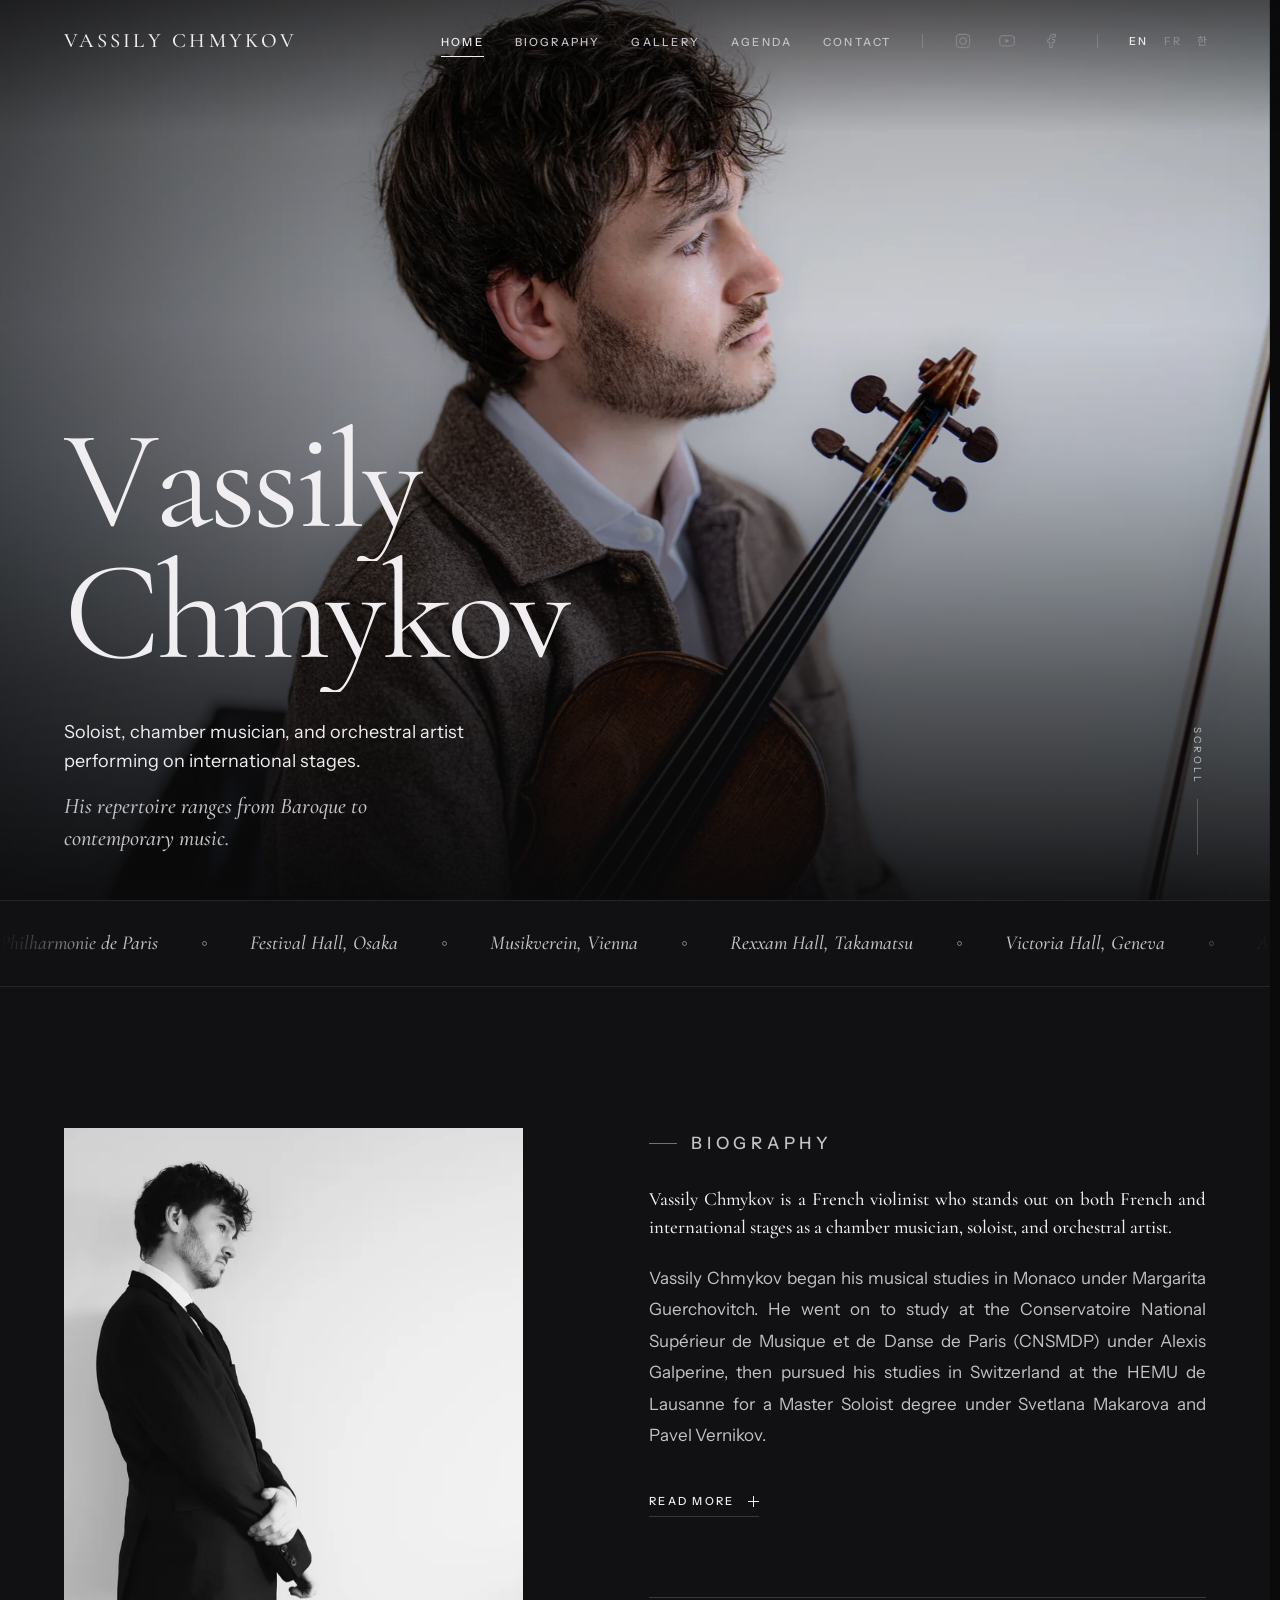
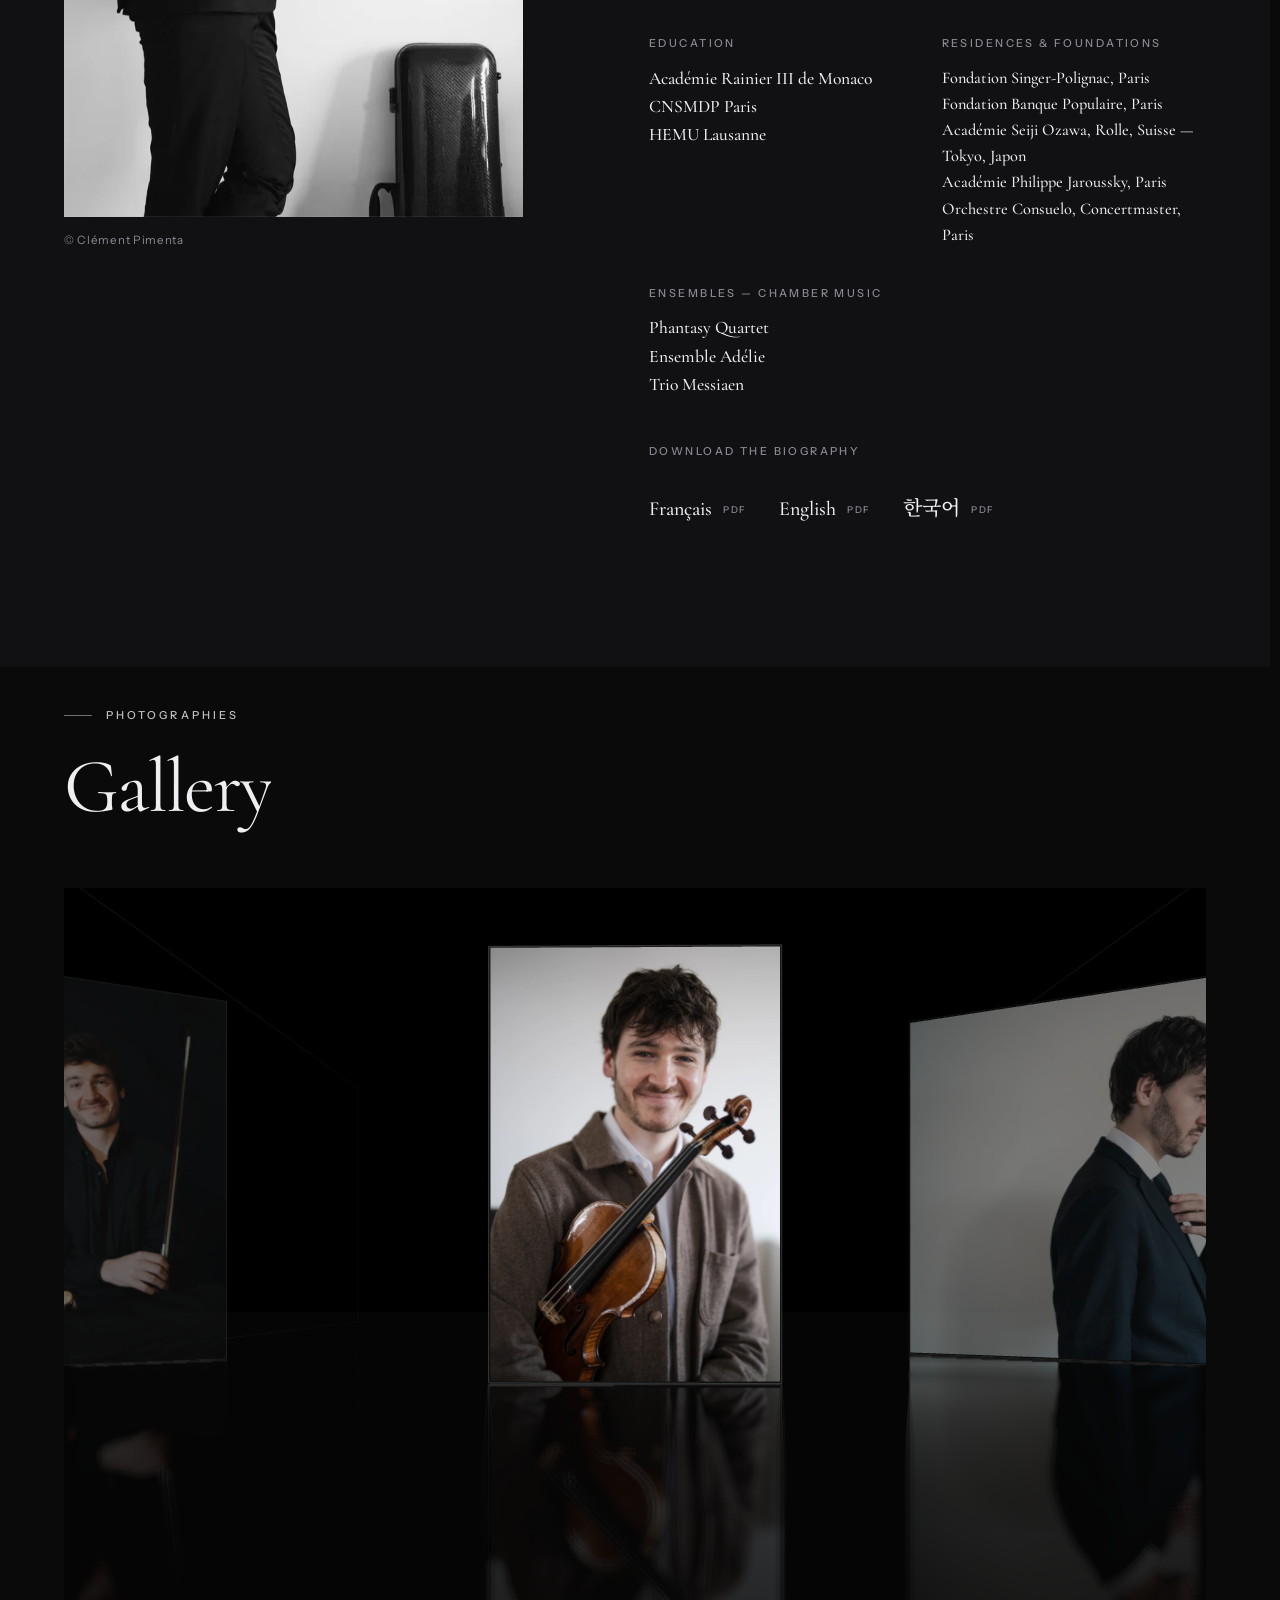
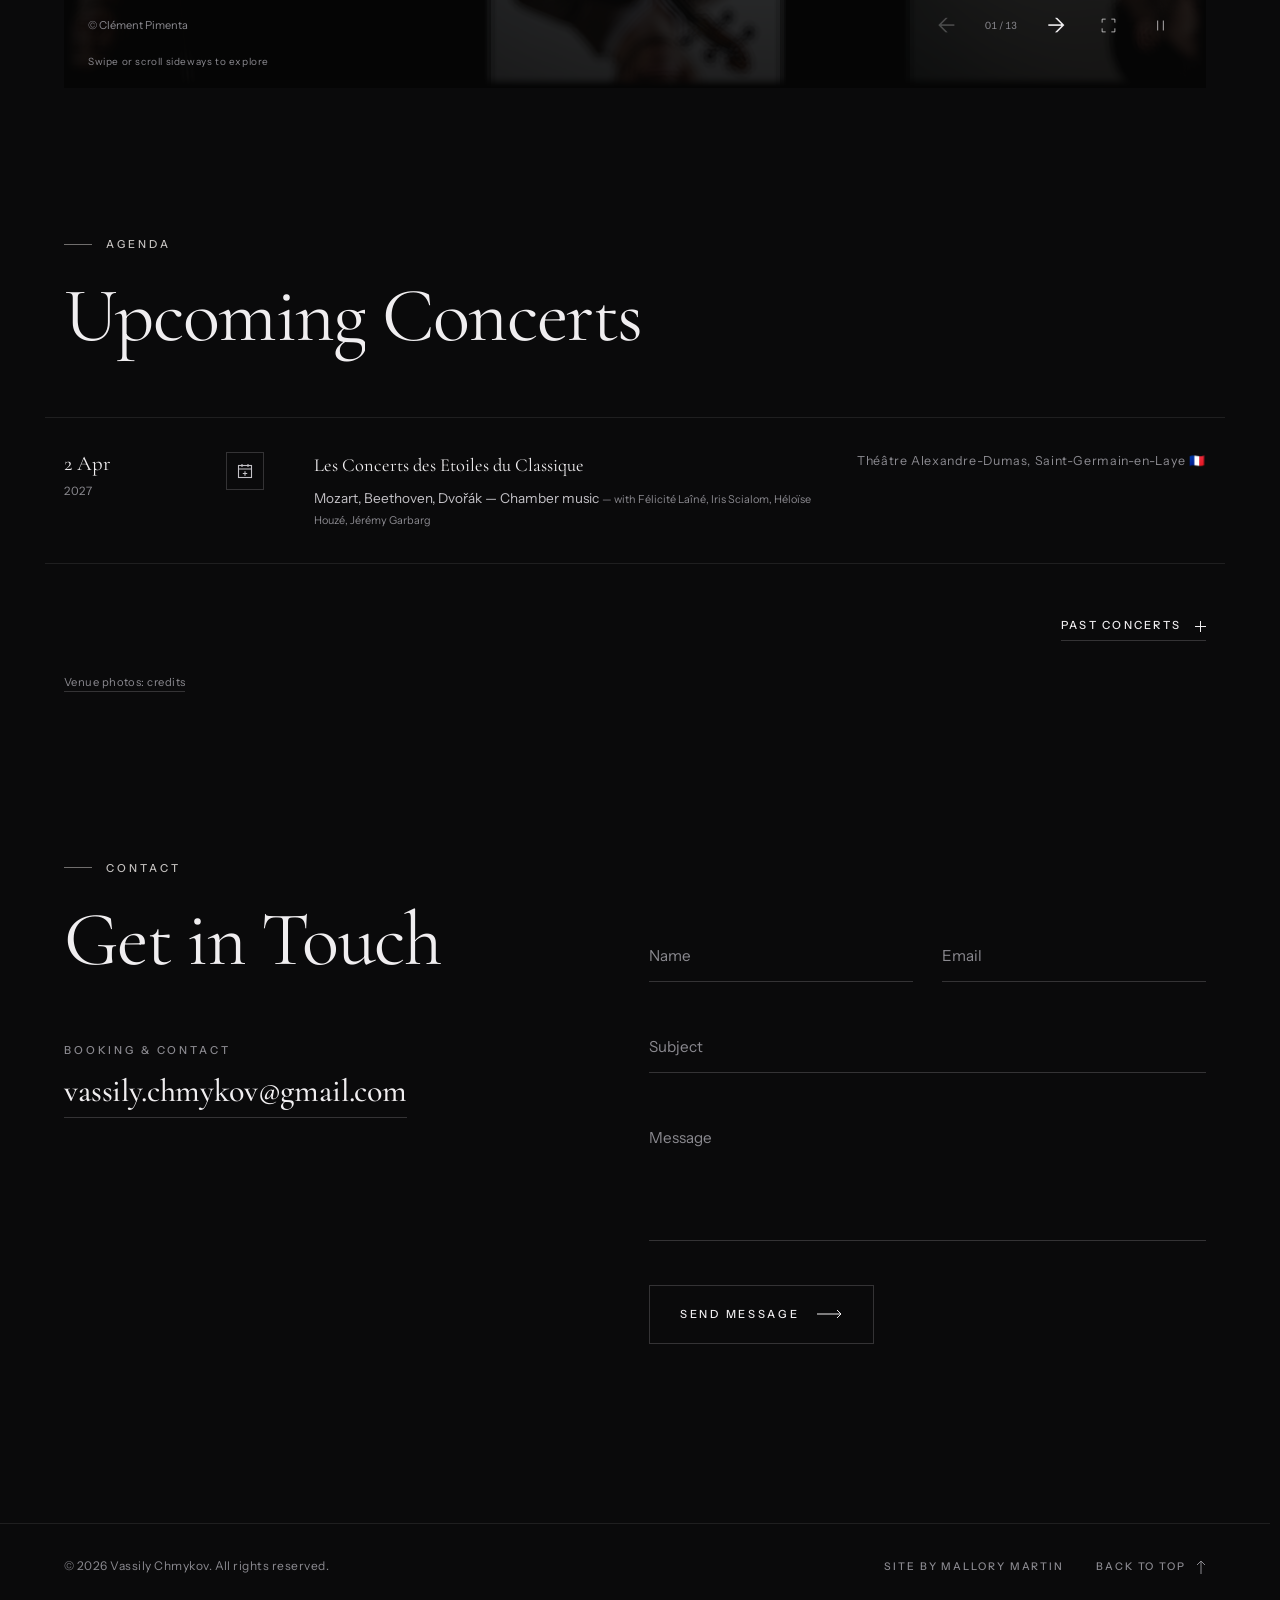
==== index.html @ 64edd1d5 "Vassily Chmykov site preview (noindex) Co-Authored-By: Claude Opus 5.5 <noreply@anthropic.com>" ====
<!DOCTYPE html>
<html lang="fr">
<head>
    <!-- ================================================== -->
    <!-- ============== BASIC META & ENCODING ============= -->
    <!-- ================================================== -->
    <meta charset="UTF-8">
    <meta name="viewport" content="width=device-width, initial-scale=1.0, viewport-fit=cover">
    <meta http-equiv="X-UA-Compatible" content="IE=edge">

    <!-- ================================================== -->
    <!-- ============== PRIMARY SEO ===================== -->
    <!-- ================================================== -->
    <title>Vassily Chmykov — Violoniste | Soliste, Chambriste & Violon Supersoliste</title>
    <meta name="description" content="Vassily Chmykov, violoniste français. Soliste, chambriste et violon supersoliste invité par les plus grands orchestres et festivals internationaux : Orchestre de la Suisse Romande, Radio France, Île-de-France, Bordeaux-Aquitaine, Festival de Pâques de Deauville, Kronberg Academy, Académie Seiji Ozawa.">
    <meta name="keywords" content="Vassily Chmykov, violoniste français, French violinist, violinist, violon solo, violon supersoliste, concertmaster, soliste, chambriste, chamber music, Trio Messiaen, Phantasy Quartet, Quatuor Adélie, Orchestre de la Suisse Romande, Orchestre Philharmonique de Radio France, Orchestre National de France, Orchestre National d'Île-de-France, Orchestre National de Bordeaux-Aquitaine, Festival de Pâques de Deauville, Festival Pablo Casals, Festival Ravel, Kronberg Academy, Académie Seiji Ozawa, Fondation Singer-Polignac, Fondation Banque Populaire, Conservatoire National Supérieur de Musique de Paris, CNSMDP, HEMU Lausanne, classical music, Baroque, contemporary music">
    <meta name="author" content="Vassily Chmykov">
    <meta name="robots" content="noindex, nofollow">
    <meta name="googlebot" content="index, follow, max-image-preview:large, max-snippet:-1, max-video-preview:-1">
    <meta name="rating" content="general">
    <meta name="referrer" content="strict-origin-when-cross-origin">

    <!-- Geographic targeting (Europe / France focus) -->
    <meta name="geo.region" content="FR">
    <meta name="geo.placename" content="Paris, France">
    <meta name="ICBM" content="48.8566, 2.3522">

    <!-- Theme color (mobile browser chrome) -->
    <meta name="theme-color" content="#0a0a0b">
    <meta name="msapplication-TileColor" content="#0a0a0b">
    <meta name="color-scheme" content="dark">

    <!-- ================================================== -->
    <!-- ============== CANONICAL & ALTERNATES ============ -->
    <!-- ================================================== -->
    <link rel="canonical" href="https://www.vassilychmykov.com/">

    <!-- Multilingual variants -->
    <link rel="alternate" hreflang="fr" href="https://www.vassilychmykov.com/">
    <link rel="alternate" hreflang="en" href="https://www.vassilychmykov.com/">
    <link rel="alternate" hreflang="ko" href="https://www.vassilychmykov.com/">
    <link rel="alternate" hreflang="x-default" href="https://www.vassilychmykov.com/">

    <!-- ================================================== -->
    <!-- ============== OPEN GRAPH (FB / LinkedIn / WhatsApp / Slack) -->
    <!-- ================================================== -->
    <meta property="og:type" content="profile">
    <meta property="profile:first_name" content="Vassily">
    <meta property="profile:last_name" content="Chmykov">
    <meta property="og:url" content="https://www.vassilychmykov.com/">
    <meta property="og:site_name" content="Vassily Chmykov">
    <meta property="og:title" content="Vassily Chmykov — Violoniste">
    <meta property="og:description" content="Vassily Chmykov, violoniste français. Soliste, chambriste et violon supersoliste sur les plus grandes scènes internationales.">
    <meta property="og:image" content="https://www.vassilychmykov.com/AR505030-2-f.jpg">
    <meta property="og:image:secure_url" content="https://www.vassilychmykov.com/AR505030-2-f.jpg">
    <meta property="og:image:type" content="image/jpeg">
    <meta property="og:image:width" content="3840">
    <meta property="og:image:height" content="2560">
    <meta property="og:image:alt" content="Vassily Chmykov — Violoniste français en concert">
    <meta property="og:locale" content="fr_FR">
    <meta property="og:locale:alternate" content="en_US">
    <meta property="og:locale:alternate" content="ko_KR">

    <!-- ================================================== -->
    <!-- ============== TWITTER / X CARD ================= -->
    <!-- ================================================== -->
    <meta name="twitter:card" content="summary_large_image">
    <meta name="twitter:url" content="https://www.vassilychmykov.com/">
    <meta name="twitter:title" content="Vassily Chmykov — Violoniste">
    <meta name="twitter:description" content="Violoniste français. Soliste, chambriste et violon supersoliste sur les plus grandes scènes internationales.">
    <meta name="twitter:image" content="https://www.vassilychmykov.com/AR505030-2-f.jpg">
    <meta name="twitter:image:alt" content="Vassily Chmykov — Violoniste français">
    <meta name="twitter:creator" content="@vassily_chmykov">

    <!-- ================================================== -->
    <!-- ============== APPLE / PWA MOBILE =============== -->
    <!-- ================================================== -->
    <meta name="apple-mobile-web-app-title" content="V. Chmykov">
    <meta name="apple-mobile-web-app-capable" content="yes">
    <meta name="apple-mobile-web-app-status-bar-style" content="black-translucent">
    <meta name="format-detection" content="telephone=no">
    <link rel="apple-touch-icon" href="apple-touch-icon.png">

    <!-- ================================================== -->
    <!-- ============== FAVICON ========================== -->
    <!-- ================================================== -->
    <link rel="icon" type="image/svg+xml" href="favicon.svg">

    <!-- ================================================== -->
    <!-- ============== STRUCTURED DATA (JSON-LD) ======== -->
    <!--  Powers Google Rich Results, Knowledge Panel,     -->
    <!--  and helps with discovery for "Vassily Chmykov"   -->
    <!-- ================================================== -->
    <script type="application/ld+json">
    {
      "@context": "https://schema.org",
      "@graph": [
        {
          "@type": "Person",
          "@id": "https://www.vassilychmykov.com/#person",
          "name": "Vassily Chmykov",
          "alternateName": ["바실리 슈미코프"],
          "givenName": "Vassily",
          "familyName": "Chmykov",
          "gender": "Male",
          "jobTitle": ["Violoniste", "Violinist", "Soliste", "Chambriste", "Violon Supersoliste", "Concertmaster"],
          "description": "Vassily Chmykov est un violoniste français qui se distingue sur les scènes internationales en musique de chambre, soliste, et en orchestre. Il est invité par les plus grands orchestres et festivals européens.",
          "image": "https://www.vassilychmykov.com/AR505030-2-f.jpg",
          "url": "https://www.vassilychmykov.com/",
          "email": "mailto:vassily.chmykov@gmail.com",
          "nationality": {"@type": "Country", "name": "France"},
          "knowsLanguage": ["French", "English", "Korean"],
          "sameAs": [
            "https://www.instagram.com/vassily_chmykov",
            "https://youtube.com/@vassilychmykov4688",
            "https://www.facebook.com/share/1Kv5FgQdgt/"
          ],
          "alumniOf": [
            {
              "@type": "MusicSchool",
              "name": "Conservatoire National Supérieur de Musique et de Danse de Paris",
              "alternateName": "CNSMDP",
              "address": {"@type": "PostalAddress", "addressLocality": "Paris", "addressCountry": "FR"}
            },
            {
              "@type": "MusicSchool",
              "name": "Haute École de Musique de Lausanne",
              "alternateName": "HEMU Lausanne",
              "address": {"@type": "PostalAddress", "addressLocality": "Lausanne", "addressCountry": "CH"}
            }
          ],
          "award": [
            "Prix Ana Chumachenco — Kronberg Academy",
            "Prix de S.A.S. le Prince Albert II de Monaco",
            "Soutien Fondation Banque Populaire 2025",
            "Prix du Festival Ravel",
            "Prix spécial du Festival Pablo Casals"
          ],
          "memberOf": [
            {"@type": "MusicGroup", "name": "Trio Messiaen", "foundingDate": "2025"},
            {"@type": "MusicGroup", "name": "Phantasy Quartet", "foundingDate": "2023"},
            {"@type": "MusicGroup", "name": "Quatuor Adélie"}
          ],
          "affiliation": [
            {"@type": "Organization", "name": "Fondation Singer-Polignac", "address": {"@type": "PostalAddress", "addressLocality": "Paris", "addressCountry": "FR"}},
            {"@type": "Organization", "name": "Fondation Banque Populaire"},
            {"@type": "Organization", "name": "Académie Seiji Ozawa"},
            {"@type": "Organization", "name": "Académie Philippe Jaroussky"}
          ],
          "performsAs": ["Soloist", "Chamber musician", "Concertmaster", "Violin Supersoloist"]
        },
        {
          "@type": "MusicGroup",
          "@id": "https://www.vassilychmykov.com/#musicgroup",
          "name": "Vassily Chmykov",
          "url": "https://www.vassilychmykov.com/",
          "image": "https://www.vassilychmykov.com/AR505030-2-f.jpg",
          "genre": ["Classical music", "Chamber music", "Baroque music", "Contemporary classical music"],
          "member": {"@id": "https://www.vassilychmykov.com/#person"},
          "sameAs": [
            "https://www.instagram.com/vassily_chmykov",
            "https://youtube.com/@vassilychmykov4688"
          ]
        },
        {
          "@type": "WebSite",
          "@id": "https://www.vassilychmykov.com/#website",
          "url": "https://www.vassilychmykov.com/",
          "name": "Vassily Chmykov",
          "description": "Site officiel de Vassily Chmykov — Violoniste",
          "inLanguage": ["fr", "en", "ko"],
          "publisher": {"@id": "https://www.vassilychmykov.com/#person"}
        },
        {
          "@type": "WebPage",
          "@id": "https://www.vassilychmykov.com/#webpage",
          "url": "https://www.vassilychmykov.com/",
          "name": "Vassily Chmykov — Violoniste",
          "isPartOf": {"@id": "https://www.vassilychmykov.com/#website"},
          "about": {"@id": "https://www.vassilychmykov.com/#person"},
          "inLanguage": "fr"
        }
      ]
    }
    </script>

    <!-- ================================================== -->
    <!-- ============== UPCOMING CONCERTS (EventList) ==== -->
    <!--  Triggers Google's "Events" rich results — shows  -->
    <!--  concerts directly in search with dates & venues  -->
    <!-- ================================================== -->
    <script type="application/ld+json">
    {
      "@context": "https://schema.org",
      "@type": "ItemList",
      "itemListElement": [
        {"@type": "ListItem", "position": 1, "item": {"@type": "MusicEvent", "name": "Opéra de Rouen Normandie — Schubert & Mozart (Concertmaster)", "startDate": "2026-03-26", "endDate": "2026-03-28", "eventStatus": "https://schema.org/EventScheduled", "eventAttendanceMode": "https://schema.org/OfflineEventAttendanceMode", "location": {"@type": "Place", "name": "Opéra de Rouen Normandie", "address": {"@type": "PostalAddress", "addressLocality": "Rouen", "addressCountry": "FR"}}, "performer": {"@id": "https://www.vassilychmykov.com/#person"}}},
        {"@type": "ListItem", "position": 2, "item": {"@type": "MusicEvent", "name": "String Quartet — The Four Seasons (Vivaldi)", "startDate": "2026-04-16", "endDate": "2026-04-17", "location": {"@type": "Place", "name": "Bourg-en-Bresse", "address": {"@type": "PostalAddress", "addressCountry": "FR"}}, "performer": {"@id": "https://www.vassilychmykov.com/#person"}}},
        {"@type": "ListItem", "position": 3, "item": {"@type": "MusicEvent", "name": "Festival de Pâques de Deauville — Tchaikovsky & Schnittke", "startDate": "2026-04-19", "location": {"@type": "Place", "name": "Festival de Pâques de Deauville", "address": {"@type": "PostalAddress", "addressLocality": "Deauville", "addressCountry": "FR"}}, "performer": {"@id": "https://www.vassilychmykov.com/#person"}}},
        {"@type": "ListItem", "position": 4, "item": {"@type": "MusicEvent", "name": "Going Home Orchestra — Mozart (Seoul Arts Center)", "startDate": "2026-04-27", "endDate": "2026-05-03", "location": {"@type": "Place", "name": "Seoul Arts Center", "address": {"@type": "PostalAddress", "addressLocality": "Seoul", "addressCountry": "KR"}}, "performer": {"@id": "https://www.vassilychmykov.com/#person"}}},
        {"@type": "ListItem", "position": 5, "item": {"@type": "MusicEvent", "name": "Orchestre Consuelo — Liszt, Rachmaninov, Schubert (Concertmaster)", "startDate": "2026-05-05", "location": {"@type": "Place", "name": "Théâtre d'Auxerre", "address": {"@type": "PostalAddress", "addressLocality": "Auxerre", "addressCountry": "FR"}}, "performer": {"@id": "https://www.vassilychmykov.com/#person"}}},
        {"@type": "ListItem", "position": 6, "item": {"@type": "MusicEvent", "name": "Soloist — Spohr Concerto for String Quartet & Orchestra", "startDate": "2026-05-12", "location": {"@type": "Place", "name": "Amphithéâtre de la Sorbonne", "address": {"@type": "PostalAddress", "addressLocality": "Paris", "addressCountry": "FR"}}, "performer": {"@id": "https://www.vassilychmykov.com/#person"}}},
        {"@type": "ListItem", "position": 7, "item": {"@type": "MusicEvent", "name": "Japan Tour — Orchestre National d'Île-de-France", "startDate": "2026-06-28", "endDate": "2026-07-18", "location": {"@type": "Place", "name": "Japan Tour", "address": {"@type": "PostalAddress", "addressCountry": "JP"}}, "performer": {"@id": "https://www.vassilychmykov.com/#person"}}}
      ]
    }
    </script>

    <!-- Language is resolved before first paint (saved choice > browser > French) -->
    <script>
    (function () {
        var d = document.documentElement, S = ['fr', 'en', 'ko'], l = 'fr';
        try {
            var s = localStorage.getItem('vc-lang');
            if (s && S.indexOf(s) > -1) l = s;
            else {
                var L = navigator.languages && navigator.languages.length ? navigator.languages : [navigator.language || ''];
                for (var i = 0; i < L.length; i++) { var c = (L[i] || '').toLowerCase().split('-')[0]; if (S.indexOf(c) > -1) { l = c; break; } }
            }
        } catch (e) {}
        d.lang = l;
        d.classList.add('js');
        try { if (sessionStorage.getItem('vc-seen')) d.classList.add('vc-fast'); } catch (e) {}
        setTimeout(function () {
            if (window.__vcReady) return;
            d.classList.remove('js'); d.classList.add('is-ready');
            var ld = document.getElementById('loader'); if (ld) ld.style.display = 'none';
            if (document.body) document.body.classList.remove('is-loading');
        }, 8000);
    })();
    </script>

    <!-- Fonts -->
    <link rel="preconnect" href="https://fonts.googleapis.com">
    <link rel="preconnect" href="https://fonts.gstatic.com" crossorigin>
    <link rel="preconnect" href="https://cdn.jsdelivr.net" crossorigin>
    <link href="https://fonts.googleapis.com/css2?family=Cormorant+Garamond:ital,wght@0,400;0,500;0,600;1,400;1,500&family=Instrument+Sans:wght@400;500&family=Noto+Sans+KR:wght@300;400;500&family=Noto+Serif+KR:wght@400;500&display=swap" rel="stylesheet">
    <link rel="preload" as="image" type="image/webp" href="img/hero-1920.webp" imagesrcset="img/hero-1280.webp 1280w, img/hero-1920.webp 1920w, img/hero-2560.webp 2560w, img/hero-3840.webp 3840w" imagesizes="(max-aspect-ratio: 3/2) 150vh, 100vw" fetchpriority="high">

    <style>
        /* =========================================================
           TOKENS — original palette, tightened contrast
           ========================================================= */
        :root {
            --bg: #0a0a0b;
            --bg-2: #111113;
            --bg-3: #18181b;
            --text: #f0eef0;
            --text-2: #c4c2c7;
            --muted: #8b8a90;
            --accent: #c5c2c0;
            --line: rgba(240, 238, 240, 0.09);
            --line-2: rgba(240, 238, 240, 0.18);
            --serif: 'Cormorant Garamond', 'Noto Serif KR', Georgia, serif;
            --sans: 'Instrument Sans', 'Noto Sans KR', 'Helvetica Neue', Arial, sans-serif;
            --ease-out: cubic-bezier(0.16, 1, 0.3, 1);
            --ease-soft: cubic-bezier(0.22, 1, 0.36, 1);
            --ease-io: cubic-bezier(0.76, 0, 0.24, 1);
            --gutter: clamp(20px, 5vw, 80px);
            --maxw: 1440px;
            --gap: clamp(16px, 2.2vw, 32px);
            --section: clamp(104px, 11vw, 168px);
            --nav-h: 84px;
            --fs-label: 0.6875rem;
            --fs-body: clamp(0.97rem, 0.25vw + 0.9rem, 1.0625rem);
        }

        /* =========================================================
           BASE
           ========================================================= */
        *, *::before, *::after { box-sizing: border-box; margin: 0; padding: 0; }
        html {
            background: var(--bg);
            -webkit-text-size-adjust: 100%;
            text-size-adjust: 100%;
            -webkit-tap-highlight-color: transparent;
            scroll-behavior: smooth;
            scrollbar-width: thin;
            scrollbar-color: #2a2a2e var(--bg);
            scrollbar-gutter: stable;
            overflow-x: clip;
        }
        html.lenis, html.lenis body { height: auto; }
        html.lenis { scroll-behavior: auto; }
        .lenis:not(.lenis-autoToggle).lenis-stopped { overflow: clip; }
        .lenis.lenis-smooth iframe { pointer-events: none; }
        body {
            background: var(--bg);
            color: var(--text);
            font-family: var(--sans);
            font-size: var(--fs-body);
            line-height: 1.7;
            -webkit-font-smoothing: antialiased;
            -moz-osx-font-smoothing: grayscale;
            text-rendering: optimizeLegibility;
            overflow-x: clip;
        }
        body.is-loading { overflow: hidden; }
        img, picture, svg { display: block; max-width: 100%; }
        a { color: inherit; text-decoration: none; }
        button { font: inherit; color: inherit; background: none; border: 0; cursor: pointer; }
        ul, ol { list-style: none; }
        ::selection { background: var(--accent); color: var(--bg); }
        :focus-visible { outline: 1px solid var(--accent); outline-offset: 4px; }
        :root[lang="ko"] body { word-break: keep-all; }
        .sr-only { position: absolute; width: 1px; height: 1px; overflow: hidden; clip: rect(0 0 0 0); clip-path: inset(50%); white-space: nowrap; }
        .skip-link { position: fixed; top: 12px; left: 12px; z-index: 6000; padding: 10px 16px; background: var(--text); color: var(--bg); font-size: 0.75rem; letter-spacing: 0.12em; text-transform: uppercase; transform: translateY(-160%); transition: transform 0.4s var(--ease-out); }
        .skip-link:focus { transform: none; }

        /* Language system — only the active language renders (no flash) */
        :root:not([lang="fr"]) [data-lang="fr"],
        :root:not([lang="en"]) [data-lang="en"],
        :root:not([lang="ko"]) [data-lang="ko"] { display: none !important; }

        /* =========================================================
           LAYOUT PRIMITIVES
           ========================================================= */
        .wrap { width: 100%; max-width: calc(var(--maxw) + var(--gutter) * 2); margin-inline: auto; padding-inline: var(--gutter); }
        .grid { display: grid; grid-template-columns: repeat(12, minmax(0, 1fr)); column-gap: var(--gap); }
        section { position: relative; padding-block: var(--section); }

        /* Section label — the original short rule + label */
        .section-label { display: flex; align-items: center; gap: 14px; margin-bottom: clamp(18px, 2vw, 26px); font-size: var(--fs-label); font-weight: 500; letter-spacing: 0.28em; text-transform: uppercase; color: var(--accent); }
        .section-label::before { content: ''; flex: none; width: 28px; height: 1px; background: currentColor; opacity: 0.55; transform-origin: left center; }
        .section-title {
            font-family: var(--serif);
            font-weight: 400;
            font-size: clamp(2.75rem, 6vw, 6rem);
            line-height: 0.96;
            letter-spacing: -0.022em;
            color: var(--text);
            text-wrap: balance;
        }
        :root[lang="ko"] .section-title { font-size: clamp(2.2rem, 4.6vw, 4.4rem); line-height: 1.12; letter-spacing: -0.01em; }

        /* =========================================================
           MOTION SYSTEM (only when JS is running)
           ========================================================= */
        .wm { display: inline-block; overflow: hidden; vertical-align: top; padding-bottom: 0.14em; margin-bottom: -0.14em; }
        .wi { display: inline-block; }
        .js .split:not(.is-split) { opacity: 0; }
        .js .split .wi { transform: translate3d(0, 112%, 0); transition: transform 1.25s var(--ease-out); transition-delay: calc(var(--i, 0) * 70ms + var(--d, 0ms)); }
        .split.in .wi { transform: none; }

        .js .fx:not(.is-split) { opacity: 0; }
        .js .fx .w { opacity: 0; filter: blur(4px); transition: opacity 1s var(--ease-soft), filter 1.1s var(--ease-soft); transition-delay: calc(var(--i, 0) * 26ms + var(--d, 0ms)); }
        .fx.in .w { opacity: 1; filter: none; }

        .js .rv { opacity: 0; transform: translate3d(0, 26px, 0); transition: opacity 1.1s var(--ease-soft), transform 1.2s var(--ease-out); transition-delay: var(--d, 0ms); }
        .rv.in { opacity: 1; transform: none; }

        .js .section-label { opacity: 0; transform: translate3d(0, 8px, 0); transition: opacity 0.9s var(--ease-soft), transform 1s var(--ease-out); }
        .js .section-label::before { transform: scaleX(0); transition: transform 1.3s var(--ease-out) 0.1s; }
        .section-label.in { opacity: 1; transform: none; }
        .section-label.in::before { transform: none; }

        /* Image frame: curtain wipe + inner zoom, parallax on the picture */
        .frame { position: relative; overflow: hidden; }
        .frame-clip { position: absolute; inset: 0; overflow: hidden; background: var(--bg-3); }
        .frame picture { position: absolute; inset: -6% 0; will-change: transform; }
        .frame img { width: 100%; height: 100%; object-fit: cover; object-position: var(--pos, 50% 50%); }
        .js .frame-clip { clip-path: inset(100% 0 0 0); transition: clip-path 1.5s var(--ease-io); transition-delay: var(--d, 0ms); }
        .js .frame img { transform: scale(1.18); transition: transform 2.2s var(--ease-out), opacity 0.7s var(--ease-soft), filter 0.7s var(--ease-soft); transition-delay: var(--d, 0ms); }
        .frame.in .frame-clip { clip-path: inset(0 0 0 0); }
        .frame.in img { transform: scale(1.02); }

        /* =========================================================
           LOADER — curtain
           ========================================================= */
        .loader {
            position: fixed; inset: 0; z-index: 5000;
            display: grid; place-items: center;
            background: var(--bg);
            transition: transform 1.15s var(--ease-io);
            animation: loader-failsafe 0.01s linear 8s forwards;
        }
        .loader.is-hidden { transform: translate3d(0, -100%, 0); pointer-events: none; }
        .loader-stage { display: flex; flex-direction: column; align-items: center; gap: 22px; transition: transform 1.15s var(--ease-io), opacity 0.6s var(--ease-soft); }
        .loader.is-leaving .loader-stage { transform: translate3d(0, -10vh, 0); opacity: 0; }
        .loader-vline { width: 1px; height: 56px; background: var(--line-2); transform-origin: top; transform: scaleY(0); animation: grow-y 0.9s var(--ease-out) 0.05s forwards; }
        .loader-name { display: flex; gap: 0.3em; font-family: var(--serif); font-weight: 400; font-size: clamp(2.2rem, 5vw, 3.5rem); line-height: 1; letter-spacing: 0.01em; color: var(--text); }
        .loader-word { display: inline-flex; overflow: hidden; padding-bottom: 0.1em; margin-bottom: -0.1em; }
        .lc { display: inline-block; transform: translate3d(0, 110%, 0); animation: rise 1.1s var(--ease-out) forwards; animation-delay: calc(0.2s + var(--i) * 38ms); }
        .loader-line { width: 120px; height: 1px; background: var(--line-2); transform: scaleX(0); animation: grow-x 1.2s var(--ease-out) 0.75s forwards; }
        .loader-sub { padding-left: 0.42em; font-size: 0.66rem; letter-spacing: 0.42em; text-transform: uppercase; color: var(--muted); opacity: 0; animation: fade-in 0.9s var(--ease-soft) 0.95s forwards; }
        .vc-fast .lc { animation-duration: 0.7s; animation-delay: calc(var(--i) * 14ms); }
        .vc-fast .loader-vline, .vc-fast .loader-line, .vc-fast .loader-sub { animation-delay: 0s; animation-duration: 0.5s; }
        @keyframes rise { to { transform: none; } }
        @keyframes grow-y { to { transform: scaleY(1); } }
        @keyframes grow-x { to { transform: scaleX(1); } }
        @keyframes fade-in { to { opacity: 1; } }
        @keyframes loader-failsafe { to { visibility: hidden; opacity: 0; } }

        /* =========================================================
           CURSOR · PROGRESS · BACK TO TOP
           ========================================================= */
        .cursor { position: fixed; inset: 0; z-index: 4000; pointer-events: none; display: none; }
        .has-cursor .cursor { display: block; }
        .has-cursor, .has-cursor a, .has-cursor button, .has-cursor label, .has-cursor .gallery-item { cursor: none; }
        .cursor-dot, .cursor-ring { position: absolute; top: 0; left: 0; border-radius: 50%; will-change: transform; transition: opacity 0.3s; }
        .cursor-dot { width: 5px; height: 5px; margin: -2.5px 0 0 -2.5px; background: var(--text); }
        .cursor-ring {
            width: 34px; height: 34px; margin: -17px 0 0 -17px;
            border: 1px solid rgba(240, 238, 240, 0.42);
            transition: width 0.55s var(--ease-out), height 0.55s var(--ease-out), margin 0.55s var(--ease-out), border-color 0.4s, background-color 0.4s, opacity 0.3s;
        }
        .cursor-ring.is-hover { width: 54px; height: 54px; margin: -27px 0 0 -27px; border-color: rgba(240, 238, 240, 0.85); }
        .cursor-ring.is-media { width: 78px; height: 78px; margin: -39px 0 0 -39px; border-color: rgba(240, 238, 240, 0.9); }
        .cursor.is-media .cursor-dot, .cursor.is-text .cursor-dot, .cursor.is-text .cursor-ring, .cursor.is-hidden .cursor-dot, .cursor.is-hidden .cursor-ring { opacity: 0; }

        .scroll-progress { position: fixed; top: 0; left: 0; right: 0; height: 1px; z-index: 1100; pointer-events: none; }
        .scroll-progress i { display: block; height: 100%; background: var(--accent); transform-origin: left center; transform: scaleX(0); }

        .back-to-top {
            position: fixed; right: 16px; bottom: calc(16px + env(safe-area-inset-bottom)); z-index: 900;
            width: 46px; height: 46px; border-radius: 50%;
            display: grid; place-items: center;
            color: var(--text); background: rgba(17, 17, 19, 0.82); border: 1px solid var(--line-2);
            -webkit-backdrop-filter: blur(10px); backdrop-filter: blur(10px);
            opacity: 0; transform: translate3d(0, 14px, 0); pointer-events: none;
            transition: opacity 0.5s var(--ease-soft), transform 0.7s var(--ease-out);
        }
        .back-to-top.is-visible { opacity: 1; transform: none; pointer-events: auto; }

        /* =========================================================
           NAVIGATION
           ========================================================= */
        .nav {
            position: fixed; top: 0; left: 0; right: 0; z-index: 1000;
            height: var(--nav-h);
            display: flex; align-items: center; justify-content: space-between; gap: 32px;
            padding-inline: var(--gutter);
            border-bottom: 1px solid transparent;
            transition: transform 0.8s var(--ease-out), height 0.6s var(--ease-out), background-color 0.6s, border-color 0.6s;
        }
        .nav::before { content: ''; position: absolute; inset: 0 0 -48px 0; z-index: -1; pointer-events: none; background: linear-gradient(to bottom, rgba(10, 10, 11, 0.55), rgba(10, 10, 11, 0)); transition: opacity 0.6s; }
        .nav.scrolled { height: 64px; background: rgba(10, 10, 11, 0.74); -webkit-backdrop-filter: blur(14px) saturate(1.15); backdrop-filter: blur(14px) saturate(1.15); border-color: var(--line); }
        .nav.scrolled::before { opacity: 0; }
        .nav.is-hidden { transform: translate3d(0, -100%, 0); }
        .nav-logo { position: relative; z-index: 2; font-family: var(--serif); font-weight: 500; font-size: 1.28rem; line-height: 1; letter-spacing: 0.16em; text-transform: uppercase; white-space: nowrap; transition: transform 0.6s var(--ease-out), opacity 0.3s; }
        .nav-links { display: flex; align-items: center; gap: clamp(22px, 2.4vw, 40px); }
        .nav-link { position: relative; display: inline-flex; padding-block: 6px; font-size: 0.7rem; font-weight: 500; letter-spacing: 0.2em; text-transform: uppercase; color: var(--text-2); transition: color 0.4s; }
        .nav-link.is-active { color: var(--text); }
        .nav-link::after { content: ''; position: absolute; left: 0; right: 0; bottom: 0; height: 1px; background: currentColor; transform: scaleX(0); transform-origin: right center; transition: transform 0.8s var(--ease-out); }
        .nav-link.is-active::after { transform: scaleX(1); transform-origin: left center; }
        .roll { display: inline-block; overflow: hidden; height: 1.5em; line-height: 1.5em; vertical-align: top; }
        .roll > span { display: block; text-shadow: 0 1.5em 0 currentColor; transition: transform 0.7s var(--ease-out); }
        .nav-socials, .nav-lang { position: relative; display: flex; align-items: center; padding-left: clamp(22px, 2vw, 32px); }
        .nav-socials::before, .nav-lang::before { content: ''; position: absolute; left: 0; top: 50%; width: 1px; height: 14px; background: var(--line-2); transform: translateY(-50%); }
        .nav-socials { gap: 14px; }
        .nav-socials a { display: grid; place-items: center; width: 30px; height: 30px; color: var(--muted); transition: color 0.3s, transform 0.6s var(--ease-out); }
        .nav-lang { gap: 2px; }
        .nav-lang button { padding: 6px 7px; font-size: 0.68rem; font-weight: 500; letter-spacing: 0.16em; color: var(--muted); transition: color 0.3s; }
        .nav-lang button.active { color: var(--text); }
        .nav-toggle { display: none; position: relative; z-index: 2; width: 44px; height: 44px; margin-right: -10px; }
        .nav-toggle span { position: absolute; left: 11px; right: 11px; height: 1px; background: var(--text); transition: transform 0.7s var(--ease-out), opacity 0.3s; }
        .nav-toggle span:nth-child(1) { top: 18px; }
        .nav-toggle span:nth-child(2) { display: none; }
        .nav-toggle span:nth-child(3) { top: 26px; }
        .nav-toggle.open span:nth-child(1) { transform: translate3d(0, 4px, 0) rotate(45deg); }
        .nav-toggle.open span:nth-child(3) { transform: translate3d(0, -4px, 0) rotate(-45deg); }

        /* =========================================================
           HERO
           ========================================================= */
        .hero { position: relative; isolation: isolate; height: 100vh; height: 100svh; min-height: 640px; padding: 0; display: flex; align-items: flex-end; overflow: hidden; background: var(--bg); }
        .hero-media { position: absolute; inset: 0; z-index: -1; overflow: hidden; }
        .hero-pic { position: absolute; inset: -6% 0; will-change: transform; }
        .hero-image { width: 100%; height: 100%; object-fit: cover; object-position: 50% 32%; }
        .js .hero-image { transform: scale(1.14); opacity: 0; transition: transform 2.8s var(--ease-out), opacity 1.4s var(--ease-soft); }
        .is-ready .hero-image { transform: scale(1); opacity: 1; }
        .hero-scrim {
            position: absolute; inset: 0;
            background:
                linear-gradient(to top, rgba(10, 10, 11, 0.94) 0%, rgba(10, 10, 11, 0.62) 24%, rgba(10, 10, 11, 0.16) 50%, rgba(10, 10, 11, 0) 64%),
                linear-gradient(to right, rgba(10, 10, 11, 0.5) 0%, rgba(10, 10, 11, 0.12) 42%, rgba(10, 10, 11, 0) 60%);
        }
        .hero-content { position: relative; width: 100%; padding-bottom: clamp(28px, 5vh, 56px); will-change: transform, opacity; }
        .hero-title { font-family: var(--serif); font-weight: 400; font-size: clamp(4rem, 11vw, 11.5rem); line-height: 0.93; letter-spacing: -0.03em; color: var(--text); margin-bottom: clamp(28px, 4.5vh, 52px); }
        .hero-line { display: block; overflow: hidden; padding-bottom: 0.1em; margin-bottom: -0.1em; }
        .hc { display: inline-block; }
        .js .hc { transform: translate3d(0, 108%, 0) rotate(3deg); transform-origin: 0 100%; transition: transform 1.55s var(--ease-out); transition-delay: calc(0.12s + var(--i) * 42ms); }
        .is-ready .hc { transform: none; }
        .hero-foot { display: flex; flex-direction: column; gap: 14px; max-width: 34rem; }
        .hero-description { max-width: 36ch; font-size: clamp(1rem, 0.3vw + 0.92rem, 1.125rem); line-height: 1.6; color: var(--text); }
        .hero-repertoire { max-width: 34ch; font-family: var(--serif); font-style: italic; font-weight: 500; font-size: clamp(1.15rem, 0.5vw + 1rem, 1.4rem); line-height: 1.45; color: var(--text-2); }
        .js .hero-description, .js .hero-repertoire { opacity: 0; transform: translate3d(0, 14px, 0); transition: opacity 0.9s var(--ease-soft), transform 1.1s var(--ease-out); }
        .js .hero-description { transition-delay: 0.7s; }
        .js .hero-repertoire { transition-delay: 0.85s; }
        .is-ready .hero-description, .is-ready .hero-repertoire { opacity: 1; transform: none; }
        .hero-description { --d: 850ms; }
        .hero-repertoire { --d: 1150ms; }
        .hero-scroll { position: absolute; right: var(--gutter); bottom: clamp(28px, 5vh, 56px); display: flex; flex-direction: column; align-items: center; gap: 14px; }
        .hero-scroll span { writing-mode: vertical-rl; font-size: 0.62rem; letter-spacing: 0.3em; text-transform: uppercase; color: var(--text-2); }
        .hero-scroll-line { position: relative; width: 1px; height: 56px; overflow: hidden; background: rgba(240, 238, 240, 0.22); }
        .hero-scroll-line::after { content: ''; position: absolute; left: 0; top: 0; width: 100%; height: 100%; background: var(--text); transform: translate3d(0, -100%, 0); animation: scroll-cue 2.6s var(--ease-io) infinite; }
        @keyframes scroll-cue { 0% { transform: translate3d(0, -100%, 0); } 55%, 100% { transform: translate3d(0, 100%, 0); } }
        .js .hero-scroll { opacity: 0; transition: opacity 1s var(--ease-soft) 1.6s; }
        .is-ready .hero-scroll { opacity: 1; }

        /* =========================================================
           MARQUEE
           ========================================================= */
        .marquee { position: relative; overflow: hidden; padding-block: clamp(22px, 2.4vw, 34px); background: var(--bg-2); border-block: 1px solid var(--line); }
        .marquee-inner { -webkit-mask-image: linear-gradient(90deg, transparent, #000 9%, #000 91%, transparent); mask-image: linear-gradient(90deg, transparent, #000 9%, #000 91%, transparent); }
        .marquee-track { display: flex; width: max-content; animation: marquee-scroll 130s linear infinite; will-change: transform; }
        .marquee-item { display: inline-flex; align-items: center; gap: clamp(28px, 3.4vw, 56px); padding-right: clamp(28px, 3.4vw, 56px); font-family: var(--serif); font-style: italic; font-weight: 500; font-size: clamp(1.2rem, 1.55vw, 1.7rem); line-height: 1.2; color: var(--text-2); white-space: nowrap; }
        .marquee-item::after { content: ''; width: 5px; height: 5px; border-radius: 50%; border: 1px solid var(--accent); opacity: 0.6; }
        @keyframes marquee-scroll { to { transform: translate3d(-50%, 0, 0); } }

        /* =========================================================
           BIOGRAPHY
           ========================================================= */
        .bio { background: var(--bg-2); }
        .bio-quote-mobile { display: none; }
        .bio-grid { align-items: start; }
        .bio-figure { grid-column: 1 / span 5; position: sticky; top: 104px; align-self: start; container-type: inline-size; }
        .bio-frame { aspect-ratio: 2 / 3; height: min(calc(100svh - 150px), 150cqw); width: auto; max-width: 100%; --pos: 50% 0%; }
        .bio-frame picture { inset: 0; }
        .bio-frame.in img { transform: none; }
        .bio-image-caption { margin-top: 14px; font-size: 0.72rem; letter-spacing: 0.06em; color: var(--muted); }
        .bio-text { grid-column: 7 / span 6; }
        .bio-text p { max-width: 62ch; color: var(--text-2); font-size: var(--fs-body); line-height: 1.85; }
        .bio-text p + p, .bio-expanded-inner > p:first-child { margin-top: 1.25em; }
        .bio-body { max-width: 36rem; }
        .bio-text .bio-body p { max-width: none; text-align: justify; hyphens: auto; -webkit-hyphens: auto; }
        .bio-text .bio-lede { margin-bottom: 1.1em; font-family: var(--serif); font-weight: 500; font-size: clamp(1.18rem, 1.25vw, 1.36rem); line-height: 1.5; letter-spacing: 0; color: var(--text); }
        :root[lang="ko"] .bio-text .bio-body p { text-align: left; }
        :root[lang="ko"] .bio-text .bio-lede { font-weight: 400; line-height: 1.6; font-size: clamp(1.12rem, 1.3vw, 1.35rem); text-align: left; }
        .bio-lede + p { margin-top: 0; }
        .bio-expanded { display: grid; grid-template-rows: 0fr; transition: grid-template-rows 0.5s var(--ease-out); }
        .bio-expanded-inner { min-height: 0; overflow: hidden; }
        .bio-expanded.open { grid-template-rows: 1fr; }
        .bio-expanded-inner > p { opacity: 0; transform: translate3d(0, 14px, 0); transition: opacity 0.8s var(--ease-soft), transform 0.9s var(--ease-out); }
        .bio-expanded.open .bio-expanded-inner > p { opacity: 1; transform: none; }
        .bio-expanded.open .bio-expanded-inner > p:nth-child(2) { transition-delay: 0.06s; }
        .bio-expanded.open .bio-expanded-inner > p:nth-child(3) { transition-delay: 0.12s; }
        .bio-expanded.open .bio-expanded-inner > p:nth-child(4) { transition-delay: 0.18s; }
        .bio-expanded.open .bio-expanded-inner > p:nth-child(n+5) { transition-delay: 0.24s; }
        .toggle { position: relative; display: inline-flex; align-items: center; gap: 14px; margin-top: 30px; padding-block: 10px; font-size: 0.7rem; font-weight: 500; letter-spacing: 0.2em; text-transform: uppercase; color: var(--text); }
        .toggle::after { content: ''; position: absolute; left: 0; right: 0; bottom: 4px; height: 1px; background: var(--line-2); transform-origin: left center; transition: transform 0.7s var(--ease-out), background-color 0.4s; }
        .pm { position: relative; width: 11px; height: 11px; flex: none; }
        .pm::before, .pm::after { content: ''; position: absolute; left: 0; right: 0; top: 50%; height: 1px; background: currentColor; transition: transform 0.6s var(--ease-out); }
        .pm::after { transform: rotate(90deg); }
        .toggle[aria-expanded="true"] .pm::after { transform: rotate(0deg); }
        .bio-highlights { display: grid; grid-template-columns: 1fr 1fr; column-gap: var(--gap); row-gap: 36px; margin-top: clamp(56px, 6vw, 88px); padding-top: 36px; border-top: 1px solid var(--line-2); }
        .bio-highlight:last-child { grid-column: 1 / -1; }
        .bio-highlight:nth-child(2) .bio-highlight-value { font-size: clamp(1.02rem, 1.05vw, 1.18rem); }
        .bio-highlight-label { margin-bottom: 12px; font-size: var(--fs-label); font-weight: 500; letter-spacing: 0.22em; text-transform: uppercase; color: var(--muted); }
        .bio-highlight-value { font-family: var(--serif); font-weight: 500; font-size: clamp(1.1rem, 1.15vw, 1.28rem); line-height: 1.6; color: var(--text); }
        .bio-highlight-value > span { display: block; }

        .bio-download { margin-top: 44px; }
        .bio-text .bio-download-label { max-width: none; line-height: 1.5; font-size: var(--fs-label); font-weight: 500; letter-spacing: 0.22em; text-transform: uppercase; color: var(--muted); }
        .bio-download-list small { margin-left: 6px; font-family: var(--sans); font-size: 0.58rem; font-weight: 500; letter-spacing: 0.18em; color: var(--muted); vertical-align: 0.2em; }
        .disclose { display: grid; grid-template-rows: 0fr; transition: grid-template-rows 0.5s var(--ease-out); }
        .disclose > div { min-height: 0; overflow: hidden; }
        .disclose.open { grid-template-rows: 1fr; }
        .bio-text .bio-download-list { max-width: none; line-height: 1.4; display: flex; flex-wrap: wrap; gap: 12px 32px; padding-top: 14px; }
        .bio-download-list a { position: relative; padding-bottom: 4px; font-family: var(--serif); font-weight: 500; font-size: 1.25rem; color: var(--text); }
        .bio-download-list a::after { content: ''; position: absolute; left: 0; right: 0; bottom: 0; height: 1px; background: var(--text); transform: scaleX(0); transform-origin: right center; transition: transform 0.7s var(--ease-out); }

        /* =========================================================
           PRESS
           ========================================================= */
        .press-banner { padding-block: var(--section) clamp(44px, 4.5vw, 68px); background: var(--bg); }
        .press-banner + .bio { padding-top: clamp(56px, 5.5vw, 84px); }
        .press-inner { row-gap: 64px; }
        .press-item { grid-column: 1 / span 6; padding-left: clamp(22px, 2.4vw, 36px); border-left: 1px solid rgba(197, 194, 192, 0.32); }
        .press-item + .press-item { grid-column: 7 / span 6; }
        .press-banner-quote { max-width: 24ch; font-family: var(--serif); font-style: italic; font-weight: 400; font-size: clamp(1.7rem, 2.8vw, 2.85rem); line-height: 1.22; letter-spacing: -0.01em; color: var(--text); text-wrap: pretty; }
        :root[lang="ko"] .press-banner-quote { font-style: normal; line-height: 1.45; font-size: clamp(1.4rem, 2.2vw, 2.2rem); }
        .press-banner-source { display: flex; align-items: center; gap: 14px; margin-top: 30px; font-size: var(--fs-label); font-weight: 500; letter-spacing: 0.26em; text-transform: uppercase; color: var(--accent); }
        .press-banner-source::before { content: ''; width: 28px; height: 1px; background: currentColor; opacity: 0.55; }

        /* =========================================================
           GALLERY — strict 3-column rhythm, equal rows
           ========================================================= */
        .gallery-sec { padding-top: clamp(24px, 3vw, 44px); padding-bottom: clamp(64px, 7vw, 112px); }
        .gallery-head { margin-bottom: clamp(40px, 5vw, 72px); }
        .gallery-shell { container-type: inline-size; }
        .gallery-grid {
            --g: clamp(8px, 1vw, 14px);
            display: grid;
            grid-template-columns: repeat(3, minmax(0, 1fr));
            grid-auto-rows: calc((min(100vw - var(--gutter) * 2, var(--maxw)) - var(--g) * 2) / 3 * 4 / 3);
            grid-auto-flow: dense;
            gap: var(--g);
        }
        @supports (width: 1cqw) { @media (min-width: 761px) { .gallery-grid { grid-auto-rows: calc((100cqw - var(--g) * 2) / 3 * 4 / 3); } } }
        .gallery-item { position: relative; overflow: hidden; }
        .gallery-item.wide { grid-column: span 2; }
        .gallery-item.is-open .frame-clip { visibility: hidden; }
        .gallery-item:focus-visible { outline-offset: 6px; }
        @media (hover: hover) and (pointer: fine) {
            .gallery-item.in:hover img { transform: scale(1.07); transition-delay: 0s; }
        }

        /* Lightbox — the frame grows out of the clicked photograph */
        .lightbox { position: fixed; inset: 0; z-index: 2000; visibility: hidden; pointer-events: none; }
        .lightbox.open { visibility: visible; pointer-events: auto; }
        .lightbox.is-closing { visibility: visible; }
        .lb-backdrop { position: absolute; inset: 0; background: rgba(7, 7, 8, 0.965); opacity: 0; transition: opacity 0.6s var(--ease-soft); }
        .lightbox.open .lb-backdrop { opacity: 1; }
        .lb-frame { position: fixed; left: 0; top: 0; width: 0; height: 0; overflow: hidden; background: var(--bg-3); opacity: 0; transform-origin: 0 0; touch-action: pan-y; }
        .lb-frame img { width: 100%; height: 100%; object-fit: cover; }
        .lb-ui { opacity: 0; transition: opacity 0.4s var(--ease-soft); }
        .lightbox.open .lb-ui { opacity: 1; transition-delay: 0.3s; }
        .lb-top { position: absolute; top: 0; left: 0; right: 0; display: flex; align-items: center; justify-content: flex-end; padding: 18px var(--gutter); }
        .lightbox-close { width: 44px; height: 44px; margin-right: -10px; display: grid; place-items: center; color: var(--text-2); transition: color 0.3s, transform 0.7s var(--ease-out), scale 140ms var(--ease-out); }
        .lightbox-nav { position: absolute; top: 50%; width: 56px; height: 56px; margin-top: -28px; border-radius: 50%; display: grid; place-items: center; border: 1px solid var(--line-2); color: var(--text-2); transition: border-color 0.4s, color 0.4s, transform 0.6s var(--ease-out), scale 140ms var(--ease-out); }
        .lightbox-prev { left: var(--gutter); }
        .lightbox-next { right: var(--gutter); }
        .lightbox-credit { position: absolute; left: var(--gutter); bottom: 22px; font-size: 0.72rem; letter-spacing: 0.08em; color: var(--muted); }
        .lightbox-hint { position: absolute; left: 50%; bottom: 22px; display: flex; align-items: center; gap: 10px; font-size: 0.66rem; letter-spacing: 0.24em; text-transform: uppercase; color: var(--text-2); opacity: 0; transform: translate3d(-50%, 8px, 0); transition: opacity 0.5s, transform 0.6s var(--ease-out); pointer-events: none; }
        .lightbox-hint.is-shown { opacity: 1; transform: translate3d(-50%, 0, 0); }

        /* =========================================================
           AGENDA
           ========================================================= */
        .agenda-sec { padding-top: clamp(40px, 4.5vw, 72px); padding-bottom: clamp(80px, 8.5vw, 132px); }
        .contact-sec { padding-top: clamp(40px, 4.5vw, 72px); }
        .agenda-head { margin-bottom: clamp(40px, 5vw, 72px); }
        .agenda-list { display: flex; flex-direction: column; }
        .agenda-item { overflow: hidden; isolation: isolate; }
        .agenda-bg { position: absolute; inset: 0; z-index: -1; opacity: 0.15; pointer-events: none; }
        .agenda-bg img { width: 100%; height: 100%; object-fit: cover; object-position: 50% 45%; }
        .agenda-credits { margin-top: 28px; font-size: 0.7rem; letter-spacing: 0.04em; color: var(--muted); }
        .agenda-credits a { border-bottom: 1px solid var(--line-2); padding-bottom: 2px; transition: color 0.3s; }
        .agenda-item { position: relative; display: grid; grid-template-columns: 140px 1fr auto; gap: 2.5rem; padding: 2rem 1.2rem; margin: 0 -1.2rem; border-top: 1px solid var(--line); align-items: start; transition: background 0.6s var(--ease-soft), padding 0.6s var(--ease-soft); }
        .agenda-item::before { content: ''; position: absolute; left: 0; top: -1px; width: 0; height: 1px; background: linear-gradient(to right, var(--accent), transparent); transition: width 0.8s var(--ease-soft); }
        .agenda-list > .agenda-item:last-child { border-bottom: 1px solid var(--line); }
        .agenda-date { font-family: var(--serif); font-size: 1.3rem; font-weight: 400; color: var(--text); line-height: 1.3; transition: color 0.5s ease; }
        .agenda-date-sub { font-family: var(--sans); font-size: 0.72rem; color: var(--muted); letter-spacing: 0.05em; margin-top: 0.3rem; }
        .agenda-info h3 { font-family: var(--serif); font-size: 1.15rem; font-weight: 400; margin-bottom: 0.4rem; color: var(--text); }
        .agenda-info p { font-size: 0.85rem; color: var(--text-2); line-height: 1.6; }
        .agenda-info .with { font-size: 0.8em; color: var(--muted); }
        .agenda-item { grid-template-columns: 200px 1fr auto; }
        .agenda-when { display: flex; align-items: flex-start; gap: 14px; }
        .agenda-when > div { width: 148px; flex: none; }
        .agenda-item { grid-template-columns: 210px 1fr auto; }
        .cal { position: relative; flex: none; display: grid; place-items: center; width: 38px; height: 38px; margin-top: 2px; border: 1px solid var(--line-2); color: var(--text-2); transition: background-color 0.4s, color 0.4s, border-color 0.4s, scale 140ms var(--ease-out); }
        .cal svg { transition: transform 0.6s var(--ease-out); }
        .cal:focus-visible { background: var(--text); border-color: var(--text); color: var(--bg); }
        .cal-label { position: absolute; left: 0; top: calc(100% + 8px); font-size: 0.62rem; letter-spacing: 0.08em; white-space: nowrap; color: var(--text-2); opacity: 0; pointer-events: none; transition: opacity 0.3s; }
        .cal:focus-visible .cal-label { opacity: 1; }
        .agenda-past .cal { display: none; }
        @media (hover: none) { .cal-label { display: none; } .cal::after { content: ''; position: absolute; inset: -4px; } }
        .agenda-venue { font-size: 0.78rem; color: var(--muted); letter-spacing: 0.05em; text-align: right; white-space: nowrap; }
        @media (min-width: 761px) { .agenda-venue { max-width: 22rem; white-space: normal; } }
        .js .agenda-item { opacity: 0; transform: translate3d(0, 18px, 0); transition: opacity 0.9s var(--ease-soft), transform 1s var(--ease-out); transition-delay: var(--d, 0ms); }
        .agenda-item.in { opacity: 1; transform: none; }
        .agenda-item.is-past .agenda-date, .agenda-item.is-past .agenda-info h3 { color: var(--text-2); }
        .agenda-past-wrap { display: grid; grid-template-rows: 0fr; transition: grid-template-rows 0.5s var(--ease-out); }
        .agenda-past-wrap > div { min-height: 0; overflow: hidden; }
        .agenda-past-wrap.open { grid-template-rows: 1fr; }
        .agenda-past { border-top: 0; }
        .agenda-past .agenda-item.in { opacity: 0.62; }
        .agenda-foot { display: flex; justify-content: flex-end; margin-top: 12px; }
        .agenda-foot[hidden] { display: none; }

        /* =========================================================
           CONTACT
           ========================================================= */
        .contact-grid { align-items: start; row-gap: 64px; }
        .contact-text { grid-column: 1 / span 5; }
        .contact-form { grid-column: 7 / span 6; padding-top: 6px; }
        .contact-text .section-title { margin-bottom: clamp(44px, 5vw, 80px); }
        .contact-link-label { margin-bottom: 14px; font-size: var(--fs-label); font-weight: 500; letter-spacing: 0.26em; text-transform: uppercase; color: var(--muted); }
        .contact-link-value a { position: relative; display: inline-block; padding-bottom: 8px; font-family: var(--serif); font-weight: 500; font-size: clamp(1.6rem, 2.5vw, 2.5rem); line-height: 1.15; letter-spacing: -0.005em; color: var(--text); overflow-wrap: anywhere; }
        .contact-link-value a::before, .contact-link-value a::after { content: ''; position: absolute; left: 0; right: 0; bottom: 0; height: 1px; }
        .contact-link-value a::before { background: var(--line-2); }
        .contact-link-value a::after { background: var(--text); transform: scaleX(0); transform-origin: right center; transition: transform 0.9s var(--ease-out); }
        .form-honeypot { position: absolute; left: -9999px; width: 1px; height: 1px; overflow: hidden; }
        .form-row { display: grid; grid-template-columns: 1fr 1fr; column-gap: var(--gap); }
        .form-group { position: relative; padding-top: 22px; margin-bottom: 18px; }
        .form-group::after { content: ''; position: absolute; left: 0; right: 0; bottom: 0; height: 1px; background: var(--text); transform: scaleX(0); transform-origin: left center; transition: transform 0.9s var(--ease-out); }
        .form-group:focus-within::after { transform: scaleX(1); }
        .form-group input, .form-group textarea { display: block; width: 100%; padding: 12px 0 14px; border: 0; border-bottom: 1px solid var(--line-2); border-radius: 0; background: transparent; color: var(--text); font-family: var(--sans); font-size: 1rem; line-height: 1.5; outline: none; resize: none; -webkit-appearance: none; appearance: none; }
        .form-group textarea { min-height: 128px; overflow: hidden; }
        .form-group label { position: absolute; left: 0; top: 34px; font-size: 0.95rem; color: var(--muted); pointer-events: none; transform-origin: left top; transition: transform 0.6s var(--ease-out), color 0.4s; }
        .form-group input:focus + label, .form-group input:not(:placeholder-shown) + label,
        .form-group textarea:focus + label, .form-group textarea:not(:placeholder-shown) + label { transform: translate3d(0, -26px, 0) scale(0.78); color: var(--accent); }
        .form-group input:-webkit-autofill { -webkit-text-fill-color: var(--text); transition: background-color 9999s; }
        .form-submit { position: relative; isolation: isolate; overflow: hidden; display: inline-flex; align-items: center; gap: 18px; margin-top: 26px; padding: 19px 30px; border: 1px solid var(--line-2); font-size: 0.7rem; font-weight: 500; letter-spacing: 0.24em; text-transform: uppercase; color: var(--text); transition: color 0.55s var(--ease-out), border-color 0.5s, transform 0.6s var(--ease-out), scale 140ms var(--ease-out); }
        .form-submit::before { content: ''; position: absolute; inset: 0; z-index: -1; background: var(--text); transform: translate3d(0, 101%, 0); transition: transform 0.65s var(--ease-out); }
        .form-submit svg { transition: transform 0.6s var(--ease-out); }
        .form-status { min-height: 1.5em; margin-top: 18px; font-size: 0.86rem; color: var(--text-2); }
        .form-status.success { color: var(--accent); }

        /* =========================================================
           FOOTER
           ========================================================= */
        .footer { padding: 32px 0 30px; border-top: 1px solid var(--line); }
        .footer-row { display: flex; align-items: center; justify-content: space-between; flex-wrap: wrap; gap: 18px 32px; }
        .footer-left { font-size: 0.75rem; letter-spacing: 0.04em; color: var(--muted); }
        .footer-right { display: flex; align-items: center; gap: 32px; font-size: 0.66rem; font-weight: 500; letter-spacing: 0.18em; text-transform: uppercase; }
        .footer-right a { display: inline-flex; align-items: center; gap: 10px; color: var(--muted); transition: color 0.3s; }
        .footer-right svg { transition: transform 0.6s var(--ease-out); }

        /* =========================================================
           RESPONSIVE
           ========================================================= */
        @media (max-width: 1100px) {
            .nav-toggle { display: block; }
            .nav.scrolled { -webkit-backdrop-filter: none; backdrop-filter: none; background: rgba(10, 10, 11, 0.94); }
            .nav-links {
                position: fixed; inset: 0; z-index: 1;
                flex-direction: column; align-items: flex-start; justify-content: flex-start; gap: 0;
                padding: calc(var(--nav-h) + 24px) var(--gutter) calc(32px + env(safe-area-inset-bottom));
                background: var(--bg);
                clip-path: inset(0 0 100% 0); visibility: hidden;
                transition: clip-path 0.95s var(--ease-io), visibility 0s linear 0.95s;
            }
            .nav-links.open { clip-path: inset(0 0 0 0); visibility: visible; transition: clip-path 0.95s var(--ease-io), visibility 0s; }
            .nav-links > li { opacity: 0; transform: translate3d(0, 28px, 0); transition: opacity 0.6s var(--ease-soft), transform 0.9s var(--ease-out); }
            .nav-links.open > li { opacity: 1; transform: none; }
            .nav-links.open > li:nth-child(1) { transition-delay: 0.28s; margin-top: auto; }
            .nav-links.open > li:nth-child(2) { transition-delay: 0.34s; }
            .nav-links.open > li:nth-child(3) { transition-delay: 0.40s; }
            .nav-links.open > li:nth-child(4) { transition-delay: 0.46s; }
            .nav-links.open > li:nth-child(5) { transition-delay: 0.52s; }
            .nav-links.open > li:nth-child(6) { transition-delay: 0.62s; }
            .nav-links.open > li:nth-child(7) { transition-delay: 0.68s; }
            .nav-links > li:nth-child(1) { margin-top: auto; }
            .nav-link { padding-block: 4px; font-family: var(--serif); font-weight: 400; font-size: clamp(2.5rem, 9.5vw, 3.75rem); letter-spacing: -0.01em; text-transform: none; color: var(--text); }
            .nav-link::after { display: none; }
            .nav-link .roll { height: 1.18em; line-height: 1.18em; }
            .nav-link .roll > span { text-shadow: 0 1.18em 0 currentColor; }
            .nav-link.is-active { color: var(--accent); }
            .nav-socials { margin-top: auto; padding: 28px 0 0; width: 100%; gap: 18px; border-top: 1px solid var(--line); }
            .nav-socials::before, .nav-lang::before { display: none; }
            .nav-socials a { width: 36px; height: 36px; margin-left: -6px; }
            .nav-lang { padding: 18px 0 0; gap: 6px; }
            .nav-lang button { padding: 8px 12px 8px 0; font-size: 0.74rem; }
            body.menu-open .nav { transform: none; background: transparent; border-color: transparent; }
            body.menu-open .nav::before { opacity: 0; }
        }
        @media (max-width: 1024px) {
            .bio-figure { grid-column: 1 / span 5; }
            .bio-text { grid-column: 6 / span 7; }
        }
        @media (max-width: 860px) {
            :root { --nav-h: 68px; }
            .hero-scroll { display: none; }
            .bio-figure { position: relative; top: auto; grid-column: 1 / -1; max-width: 560px; margin-bottom: 56px; }
            .bio-text { grid-column: 1 / -1; display: flex; flex-direction: column; }
            .bio-text > .bio-download { order: 1; margin-top: 36px; }
            .bio-text > .bio-highlights { order: 2; }
            .bio-highlights { grid-template-columns: 1fr; }
            .press-inner { column-gap: 16px; row-gap: 0; }
            .press-item { grid-column: 1 / span 6; padding-left: 14px; }
            .press-item + .press-item { grid-column: 7 / span 6; }
            .press-banner { padding-block: 56px 26px; }
            .press-banner + .bio { padding-top: 40px; }
            .press-banner-quote { max-width: none; font-size: 0.98rem; line-height: 1.5; letter-spacing: 0; hyphens: auto; -webkit-hyphens: auto; }
            :root[lang="ko"] .press-banner-quote { font-size: 0.92rem; }
            .press-banner-source { margin-top: 14px; font-size: 0.56rem; letter-spacing: 0.2em; gap: 0; }
            .press-banner-source::before { display: none; }
            .contact-text, .contact-form { grid-column: 1 / -1; }
            .footer-row { flex-direction: column; align-items: flex-start; }
            .footer-right { flex-wrap: wrap; gap: 14px 28px; }
        }
        @media (max-width: 760px) {
            .hero { height: 100vh; height: 100lvh; min-height: 640px; }
            .hero-pic { inset: 0 0 auto 0; height: 95%; -webkit-mask-image: linear-gradient(to bottom, #000 88%, transparent); mask-image: linear-gradient(to bottom, #000 88%, transparent); }
            .hero-image { object-position: 64% 50%; }
            .hero-scrim { background: linear-gradient(to bottom, rgba(10, 10, 11, 0.35), rgba(10, 10, 11, 0) 16%); }
            .hero-title, .hero-description, .hero-repertoire { text-shadow: 0 1px 18px rgba(0, 0, 0, 0.45); }
            .hero-foot { max-width: min(59vw, 16rem); }
            .hero-description { font-size: 0.95rem; }
            .hero-repertoire { font-size: 1.08rem; }
            .hero-title { font-size: clamp(2.9rem, 14.5vw, 4.6rem); line-height: 0.95; margin-bottom: 22px; }
            :root { --section: clamp(72px, 18vw, 96px); }
            .gallery-grid, .gallery-grid { grid-template-columns: minmax(0, 1fr); grid-auto-rows: auto; gap: 12px; }
            .gallery-item, .gallery-item.wide { grid-column: auto; aspect-ratio: var(--r, 0.75); }
            .gallery-item picture { inset: -3% 0; }
            .js .gallery-item .frame-clip { transition-duration: 1s; transition-delay: 0s; }
            .js .gallery-item img { transition-duration: 1.47s, 0.47s, 0.47s; transition-delay: 0s; }
            .bio-figure { margin-bottom: 44px; }
            .agenda-foot { justify-content: flex-start; }
            .agenda-item { grid-template-columns: 1fr; gap: 0.8rem; }
            .agenda-venue { text-align: left; white-space: normal; }
            .form-row { grid-template-columns: 1fr; }
            .lightbox-nav { display: none; }
        }
        @media (max-width: 480px) {
            .nav-logo { font-size: 1.1rem; letter-spacing: 0.14em; }
            .contact-link-value a { font-size: clamp(1.45rem, 7vw, 1.8rem); }
            .form-submit { width: 100%; justify-content: space-between; }
        }
        @media (min-width: 1101px) { .back-to-top { display: none; } }

        /* Touch: no sticky hover, instant taps, feedback on press. */
        a, button, [role="button"] { touch-action: manipulation; }
        .toggle, .nav-toggle { transition: scale 140ms var(--ease-out); }
        .form-submit:active, .cal:active, .toggle:active, .nav-toggle:active, .lightbox-nav:active, .lightbox-close:active { scale: 0.97; }
        @media (hover: hover) and (pointer: fine) {
            .nav-link:hover { color: var(--text); }
            .nav-link:hover .roll > span { transform: translate3d(0, -1.5em, 0); }
            .nav-socials a:hover { color: var(--text); transform: translate3d(0, -2px, 0); }
            .nav-lang button:hover { color: var(--text-2); }
            .toggle:hover::after { background: var(--text); }
            .bio-download-list a:hover::after { transform: scaleX(1); transform-origin: left center; }
            .lightbox-close:hover { color: var(--text); transform: rotate(90deg); }
            .lightbox-nav:hover { border-color: var(--text); color: var(--text); }
            .lightbox-prev:hover { transform: translate3d(-3px, 0, 0); }
            .lightbox-next:hover { transform: translate3d(3px, 0, 0); }
            .agenda-credits a:hover { color: var(--text); }
            .agenda-item:hover { background: rgba(255, 255, 255, 0.022); }
            .agenda-item:hover::before { width: 50%; }
            .agenda-item:hover .agenda-date { color: #d8d6d4; }
            .cal:hover svg { transform: scale(1.08); }
            .agenda-past .agenda-item.in:hover { opacity: 1; }
            .contact-link-value a:hover::after { transform: scaleX(1); transform-origin: left center; }
            .form-submit:hover { color: var(--bg); border-color: var(--text); }
            .form-submit:hover::before { transform: none; }
            .form-submit:hover svg { transform: translate3d(4px, 0, 0); }
            .footer-right a:hover { color: var(--text); }
            .footer-right a:hover svg { transform: translate3d(0, -3px, 0); }
            .cal:hover { background: var(--text); border-color: var(--text); color: var(--bg); }
            .cal:hover .cal-label { opacity: 1; }
        }
        @media (hover: hover) and (pointer: fine) and (max-width: 1100px) {
            .nav-link:hover .roll > span { transform: translate3d(0, -1.18em, 0); }
        }
    </style>
</head>
<body class="is-loading">

    <!-- ===== LOADING SCREEN ===== -->
    <div class="loader" id="loader" aria-hidden="true">
        <div class="loader-stage">
            <div class="loader-vline"></div>
            <div class="loader-name">
                <span class="loader-word"><span class="lc" style="--i:0">V</span><span class="lc" style="--i:1">a</span><span class="lc" style="--i:2">s</span><span class="lc" style="--i:3">s</span><span class="lc" style="--i:4">i</span><span class="lc" style="--i:5">l</span><span class="lc" style="--i:6">y</span></span>
                <span class="loader-word"><span class="lc" style="--i:7">C</span><span class="lc" style="--i:8">h</span><span class="lc" style="--i:9">m</span><span class="lc" style="--i:10">y</span><span class="lc" style="--i:11">k</span><span class="lc" style="--i:12">o</span><span class="lc" style="--i:13">v</span></span>
            </div>
            <div class="loader-line"></div>
            <div class="loader-sub">violinist</div>
        </div>
    </div>

    <!-- ===== SCROLL PROGRESS ===== -->
    <div class="scroll-progress" id="scrollProgress"><i></i></div>

    <!-- ===== BACK TO TOP (mobile) ===== -->
    <button class="back-to-top" id="backToTop" type="button" aria-label="Back to top">
        <svg width="20" height="20" viewBox="0 0 24 24" fill="none" stroke="currentColor" stroke-width="1.5" stroke-linecap="round" stroke-linejoin="round"><polyline points="6 14 12 8 18 14"/></svg>
    </button>

    <!-- ===== CURSOR (fine pointers only) ===== -->
    <div class="cursor" id="cursor" aria-hidden="true">
        <div class="cursor-ring" id="cursorRing"></div>
        <div class="cursor-dot" id="cursorDot"></div>
    </div>

    <!-- ===== NAVIGATION ===== -->
    <nav class="nav" id="nav">
        <a href="#home" class="nav-logo">Vassily Chmykov</a>
        <button class="nav-toggle" id="navToggle" type="button" aria-label="Menu" aria-expanded="false" aria-controls="navLinks">
            <span></span><span></span><span></span>
        </button>
        <ul class="nav-links" id="navLinks">
            <li><a class="nav-link" href="#home"><span class="roll"><span data-lang="en">Home</span><span data-lang="fr">Accueil</span><span data-lang="ko">홈</span></span></a></li>
            <li><a class="nav-link" href="#biography"><span class="roll"><span data-lang="en">Biography</span><span data-lang="fr">Biographie</span><span data-lang="ko">바이오그래피</span></span></a></li>
            <li><a class="nav-link" href="#gallery"><span class="roll"><span data-lang="en">Gallery</span><span data-lang="fr">Galerie</span><span data-lang="ko">갤러리</span></span></a></li>
            <li><a class="nav-link" href="#agenda"><span class="roll"><span data-lang="en">Agenda</span><span data-lang="fr">Agenda</span><span data-lang="ko">일정</span></span></a></li>
            <li><a class="nav-link" href="#contact"><span class="roll"><span>Contact</span></span></a></li>
            <li class="nav-socials">
                <a href="https://www.instagram.com/vassily_chmykov?igsh=YzcyeHF6bDQ5c252" target="_blank" rel="noopener" aria-label="Instagram"><svg width="16" height="16" viewBox="0 0 24 24" fill="none" stroke="currentColor" stroke-width="1.5" stroke-linecap="round" stroke-linejoin="round"><rect x="2" y="2" width="20" height="20" rx="5"/><circle cx="12" cy="12" r="5"/><circle cx="17.5" cy="6.5" r="1" fill="currentColor" stroke="none"/></svg></a>
                <a href="https://youtube.com/@vassilychmykov4688?si=Ybm511C2YI3UAzFe" target="_blank" rel="noopener" aria-label="YouTube"><svg width="16" height="16" viewBox="0 0 24 24" fill="none" stroke="currentColor" stroke-width="1.5" stroke-linecap="round" stroke-linejoin="round"><path d="M22.54 6.42a2.78 2.78 0 00-1.94-2C18.88 4 12 4 12 4s-6.88 0-8.6.46a2.78 2.78 0 00-1.94 2A29 29 0 001 11.75a29 29 0 00.46 5.33A2.78 2.78 0 003.4 19.1c1.72.46 8.6.46 8.6.46s6.88 0 8.6-.46a2.78 2.78 0 001.94-2 29 29 0 00.46-5.25 29 29 0 00-.46-5.43z"/><polygon points="9.75,15.02 15.5,11.75 9.75,8.48" fill="currentColor" stroke="none"/></svg></a>
                <a href="https://www.facebook.com/share/1Kv5FgQdgt/?mibextid=wwXIfr" target="_blank" rel="noopener" aria-label="Facebook"><svg width="16" height="16" viewBox="0 0 24 24" fill="none" stroke="currentColor" stroke-width="1.5" stroke-linecap="round" stroke-linejoin="round"><path d="M18 2h-3a5 5 0 00-5 5v3H7v4h3v8h4v-8h3l1-4h-4V7a1 1 0 011-1h3z"/></svg></a>
            </li>
            <li class="nav-lang">
                <button type="button" data-set-lang="en" aria-pressed="false">EN</button>
                <button type="button" data-set-lang="fr" aria-pressed="true" class="active">FR</button>
                <button type="button" data-set-lang="ko" aria-pressed="false">한</button>
            </li>
        </ul>
    </nav>

    <main>
    <!-- ===== HERO ===== -->
    <section class="hero" id="home">
        <div class="hero-media">
            <picture class="hero-pic">
                <source type="image/webp" srcset="img/hero-1280.webp 1280w, img/hero-1920.webp 1920w, img/hero-2560.webp 2560w, img/hero-3840.webp 3840w" sizes="(max-aspect-ratio: 3/2) 150vh, 100vw">
                <img src="img/hero-1920.jpg" srcset="img/hero-1280.jpg 1280w, img/hero-1920.jpg 1920w, img/hero-2560.jpg 2560w, img/hero-3840.jpg 3840w" sizes="(max-aspect-ratio: 3/2) 150vh, 100vw" width="1920" height="1280" alt="Vassily Chmykov, violoniste français — portrait avec violon" class="hero-image" decoding="async" fetchpriority="high">
            </picture>
            <div class="hero-scrim"></div>
        </div>
        <div class="hero-content wrap">
            <h1 class="hero-title" aria-label="Vassily Chmykov">
                <span class="hero-line" aria-hidden="true"><span class="hc" style="--i:0">V</span><span class="hc" style="--i:1">a</span><span class="hc" style="--i:2">s</span><span class="hc" style="--i:3">s</span><span class="hc" style="--i:4">i</span><span class="hc" style="--i:5">l</span><span class="hc" style="--i:6">y</span></span>
                <span class="hero-line" aria-hidden="true"><span class="hc" style="--i:5">C</span><span class="hc" style="--i:6">h</span><span class="hc" style="--i:7">m</span><span class="hc" style="--i:8">y</span><span class="hc" style="--i:9">k</span><span class="hc" style="--i:10">o</span><span class="hc" style="--i:11">v</span></span>
            </h1>
            <div class="hero-foot">
                <p class="hero-description">
                    <span data-lang="en">Soloist, chamber musician, and orchestral artist performing on international stages.</span>
                    <span data-lang="fr">Soliste, chambriste et musicien d'orchestre se produisant sur les plus grandes scènes internationales.</span>
                    <span data-lang="ko">세계 최고의 무대에서 활동하는 솔리스트, 실내악 연주자, 오케스트라 아티스트.</span>
                </p>
                <p class="hero-repertoire">
                    <span data-lang="en">His repertoire ranges from Baroque to contemporary music.</span>
                    <span data-lang="fr">Son répertoire s'étend de la musique baroque à la musique contemporaine.</span>
                    <span data-lang="ko">그의 레퍼토리는 바로크 음악에서 현대 음악까지 아우른다.</span>
                </p>
            </div>
        </div>
        <div class="hero-scroll" aria-hidden="true">
            <span>Scroll</span>
            <div class="hero-scroll-line"></div>
        </div>
    </section>

    <!-- ===== MARQUEE — CONCERT HALLS ===== -->
    <div class="marquee" aria-hidden="true">
        <div class="marquee-inner">
            <div class="marquee-track">
                <span class="marquee-item">Philharmonie de Paris</span>
                <span class="marquee-item">Festival Hall, Osaka</span>
                <span class="marquee-item">Musikverein, Vienna</span>
                <span class="marquee-item">Rexxam Hall, Takamatsu</span>
                <span class="marquee-item">Victoria Hall, Geneva</span>
                <span class="marquee-item">ACROS Fukuoka Symphony Hall</span>
                <span class="marquee-item">Théâtre des Champs-Élysées</span>
                <span class="marquee-item">Hitomi Memorial Hall, Tokyo</span>
                <span class="marquee-item">Fondation Louis Vuitton</span>
                <span class="marquee-item">Tokyo Metropolitan Theatre</span>
                <span class="marquee-item">Villa Médicis, Rome</span>
                <span class="marquee-item">Tokyo Opera City Concert Hall</span>
                <span class="marquee-item">Seoul Arts Center</span>
                <span class="marquee-item">Hitaru, Sapporo</span>
                <span class="marquee-item">Auditorium Rainier III, Monte-Carlo</span>
                <span class="marquee-item">Aichi Prefectural Art Theater, Nagoya</span>
                <span class="marquee-item">Salle Cortot, Paris</span>
                <span class="marquee-item">Act City Hamamatsu</span>
                <span class="marquee-item">Salle Pleyel, Paris</span>
                <span class="marquee-item">Musashino Civic Cultural Hall</span>
                <span class="marquee-item">Musikkens Hus, Aalborg</span>
                <span class="marquee-item">Philharmonie de Paris</span>
                <span class="marquee-item">Festival Hall, Osaka</span>
                <span class="marquee-item">Musikverein, Vienna</span>
                <span class="marquee-item">Rexxam Hall, Takamatsu</span>
                <span class="marquee-item">Victoria Hall, Geneva</span>
                <span class="marquee-item">ACROS Fukuoka Symphony Hall</span>
                <span class="marquee-item">Théâtre des Champs-Élysées</span>
                <span class="marquee-item">Hitomi Memorial Hall, Tokyo</span>
                <span class="marquee-item">Fondation Louis Vuitton</span>
                <span class="marquee-item">Tokyo Metropolitan Theatre</span>
                <span class="marquee-item">Villa Médicis, Rome</span>
                <span class="marquee-item">Tokyo Opera City Concert Hall</span>
                <span class="marquee-item">Seoul Arts Center</span>
                <span class="marquee-item">Hitaru, Sapporo</span>
                <span class="marquee-item">Auditorium Rainier III, Monte-Carlo</span>
                <span class="marquee-item">Aichi Prefectural Art Theater, Nagoya</span>
                <span class="marquee-item">Salle Cortot, Paris</span>
                <span class="marquee-item">Act City Hamamatsu</span>
                <span class="marquee-item">Salle Pleyel, Paris</span>
                <span class="marquee-item">Musashino Civic Cultural Hall</span>
                <span class="marquee-item">Musikkens Hus, Aalborg</span>
            </div>
        </div>
    </div>

    <!-- ===== BIOGRAPHY ===== -->
    <section class="bio" id="biography">
        <div class="wrap">
            <div class="bio-grid grid">
                <figure class="bio-figure">
                    <div class="frame bio-frame">
                        <div class="frame-clip" style="background: var(--bg-3) url('[data-uri]') center / cover">
                            <picture>
                                <source type="image/webp" srcset="img/portrait-640.webp 640w, img/portrait-1280.webp 1280w, img/portrait-1920.webp 1920w, img/portrait-2560.webp 2560w" sizes="(max-width: 860px) 106vw, (min-width: 1700px) 690px, 41vw">
                                <img src="img/portrait-1280.jpg" srcset="img/portrait-640.jpg 640w, img/portrait-1280.jpg 1280w, img/portrait-1920.jpg 1920w, img/portrait-2560.jpg 2560w" sizes="(max-width: 860px) 106vw, (min-width: 1700px) 690px, 41vw" width="1280" height="1920" alt="Vassily Chmykov — Portrait du violoniste soliste et chambriste" loading="lazy" decoding="async">
                            </picture>
                        </div>
                    </div>
                    <figcaption class="bio-image-caption">&copy; Clément Pimenta</figcaption>
                </figure>
                <div class="bio-text">
                    <p class="section-label">
                        <span data-lang="en">Biography</span>
                        <span data-lang="fr">Biographie</span>
                        <span data-lang="ko">바이오그래피</span>
                    </p>
                    <div class="bio-body rv">
                        <div data-lang="en">
                            <p class="bio-lede">Vassily Chmykov is a French violinist who stands out on both French and international stages as a chamber musician, soloist, and orchestral artist.</p>
                            <p>Vassily Chmykov began his musical studies in Monaco under Margarita Guerchovitch. He went on to study at the Conservatoire National Supérieur de Musique et de Danse de Paris (CNSMDP) under Alexis Galperine, then pursued his studies in Switzerland at the HEMU de Lausanne for a Master Soloist degree under Svetlana Makarova and Pavel Vernikov.</p>
                            <div class="bio-expanded">
                                <div class="bio-expanded-inner">
                                <p>His career has been marked by prestigious distinctions, including the Ana Chumachenco Prize awarded by the Kronberg Academy, the Prize of H.S.H. Prince Albert II of Monaco, support from the Fondation Banque Populaire in 2025, the Festival Ravel Prize, and the Special Prize of the Festival Pablo Casals — recognising a career in full ascent, celebrated by critics and audiences alike.</p>
                                <p>He performs as a soloist with the Orchestre Philharmonique de Monte-Carlo, the Orchestre National d'Île-de-France (Beethoven Triple Concerto), the Novosibirsk Philharmonic, the Krasnoyarsk Philharmonic, and the Orchestre des Lauréats du CNSMDP. He also conducts from the violin, notably with Ensemble Artis on classical bow, and with the Krasnoyarsk Chamber Orchestra.</p>
                                <p>Vassily performs in chamber music alongside, among others, Svetlin Roussev, Augustin Dumay, Victor Julien-Laferrière, Renaud Capuçon, Marc Coppey, Pierre Fouchenneret, David Grimal, Lise Berthaud, Laurent Korcia, Jonathan Fournel…</p>
                                <p>He joined the Trio Messiaen in 2025 alongside Volodia Van Keulen and Philippe Hattat, and is a founding member of the Phantasy Quartet, created in 2023 with Paul Zientara, Hanna Salzenstein, and Ilyes Bouffaden. Vassily is also a member of the Quatuor Adélie, currently in residence at the Fondation Singer-Polignac alongside Stéphanie Huang, Paul Zientara, and Kojiro Okada.</p>
                                <p>His work as a soloist and chamber musician extends to the world's great international stages. He performs at prestigious festivals such as Matsumoto in Japan, the George Enescu Festival in Romania, the Seoul Arts Center in South Korea, and the Kronberg Festival in Germany. In France, he participates in La Folle Journée de Nantes, the Festival Ravel, the Festival Pablo Casals, and the Festival de Pâques de Deauville. He performs in iconic venues including the Philharmonie de Paris, Théâtre des Champs-Élysées, Victoria Hall in Geneva, Villa Médicis in Rome, Fondation Louis Vuitton in Paris, and the Musikverein in Vienna…</p>
                                <p>Vassily places great importance on his orchestral engagement. His encounter with Seiji Ozawa in Japan, during a Beethoven symphony, profoundly shaped his approach to music.</p>
                                <p>He collaborates as Violin Supersoloist with the Aalborg Symfoniorkester, the Orchestre National de Bordeaux-Aquitaine, Orchestre National de Bretagne, Orchestre National d'Île-de-France, Orchestre Consuelo, Orchestre de Chambre de Lausanne, Orchestre de Chambre de Genève, Orchestre National des Pays de la Loire, Orchestre National de Lille, and the Opéra de Rouen Normandie. He is also engaged by the Orchestre Philharmonique de Radio France, the Orchestre de la Suisse Romande, and the Orchestre National de France as violin soloist.</p>
                                <p>Critics highlight the quality of his interpretations: "His playing stands out through mastered virtuosity and a musical depth that captivates audiences" (Le Monde).</p>
                                </div>
                            </div>
                            <button class="bio-toggle toggle" type="button" aria-expanded="false"><span class="t">Read more</span><i class="pm" aria-hidden="true"></i></button>
                        </div>
                        <div data-lang="fr">
                            <p class="bio-lede">Vassily Chmykov est un violoniste Français qui se distingue sur les scènes de l'hexagone et internationales en musique de chambre, soliste, et en orchestre.</p>
                            <p>Vassily Chmykov débute son apprentissage musical à Monaco dans la classe de Margarita Guerchovitch. Il intègre par la suite le Conservatoire National Supérieur de Musique et de Danse de Paris (CNSMDP) dans la classe d'Alexis Galperine, puis poursuit ses études en Suisse à l'HEMU de Lausanne en Master Soliste dans la classe de Svetlana Makarova et Pavel Vernikov.</p>
                            <div class="bio-expanded">
                                <div class="bio-expanded-inner">
                                <p>Son parcours est marqué par de prestigieuses distinctions, parmi lesquelles figurent le prix «&nbsp;Ana Chumachenco&nbsp;» décerné par la Kronberg Academy, le prix de S.A.S. le Prince Albert II de Monaco, le soutien de la Fondation Banque Populaire en 2025, le prix du Festival Ravel et le prix spécial du Festival Pablo Casals. Ces récompenses viennent saluer une carrière en pleine ascension, remarquée par la critique et le public.</p>
                                <p>Il se produit en tant que soliste avec l'Orchestre Philharmonique de Monte-Carlo, avec l'Orchestre National d'Île-de-France où il interprète le triple concerto de Beethoven, l'Orchestre Philharmonique de Novossibirsk, l'Orchestre Philharmonique de Krasnoïarsk, ou encore l'Orchestre des Lauréats du CNSMDP. Il fait également de la direction d'orchestre depuis son violon, notamment avec l'ensemble Artis sur archet classique, ainsi que l'Orchestre de chambre de Krasnoïarsk.</p>
                                <p>Vassily se produit en musique de chambre entre autres aux côtés de Svetlin Roussev, Augustin Dumay, Victor Julien-Laferrière, Renaud Capuçon, Marc Coppey, Pierre Fouchenneret, David Grimal, Lise Berthaud, Laurent Korcia, Jonathan Fournel…</p>
                                <p>Il intègre le Trio Messiaen en 2025 aux côtés de Volodia Van Keulen et Philippe Hattat, il est également membre fondateur du Phantasy Quartet, créé en 2023 avec Paul Zientara, Hanna Salzenstein et Ilyes Bouffaden. Vassily est par ailleurs membre du Quatuor Adélie, actuellement en résidence à la Fondation Singer-Polignac auprès de Stéphanie Huang, Paul Zientara et Kojiro Okada.</p>
                                <p>Son activité de soliste et de chambriste s'étend aux grandes scènes internationales. Il se produit dans des festivals prestigieux tels que Matsumoto au Japon, le Festival George Enescu en Roumanie, le Seoul Arts Center en Corée du Sud ou encore le Kronberg Festival en Allemagne. En France, il participe à La Folle Journée de Nantes, au Festival Ravel, au Festival Pablo Casals et au Festival de Pâques de Deauville. Il joue dans des salles emblématiques telles que la Philharmonie de Paris, le Théâtre des Champs-Élysées, le Victoria Hall à Genève, la Villa Médicis à Rome, la Fondation Louis Vuitton à Paris ou encore le Musikverein à Vienne…</p>
                                <p>Vassily accorde une place importante à son engagement orchestral. Sa rencontre avec Seiji Ozawa au Japon, lors d'une symphonie de Beethoven, a profondément marqué son approche à la musique.</p>
                                <p>Il collabore en tant que violon supersoliste avec l'Aalborg Symfoniorkester, l'Orchestre National de Bordeaux-Aquitaine, l'Orchestre National de Bretagne, l'Orchestre National d'Île-de-France, l'Orchestre Consuelo, l'Orchestre de Chambre de Lausanne, l'Orchestre de Chambre de Genève, l'Orchestre National des Pays de la Loire, l'Orchestre National de Lille et l'Opéra de Rouen Normandie. Il est également sollicité par l'Orchestre Philharmonique de Radio France, l'Orchestre de la Suisse Romande et l'Orchestre National de France en tant que violon solo.</p>
                                <p>La critique souligne la qualité de ses interprétations&nbsp;: «&nbsp;Son jeu se distingue par une virtuosité maîtrisée et une profondeur musicale qui captivent les auditeurs&nbsp;» (Le Monde).</p>
                                </div>
                            </div>
                            <button class="bio-toggle toggle" type="button" aria-expanded="false"><span class="t">Lire la suite</span><i class="pm" aria-hidden="true"></i></button>
                        </div>
                        <div data-lang="ko">
                            <p class="bio-lede">바실리 슈미코프(Vassily Chmykov)는 실내악, 솔리스트, 그리고 오케스트라 연주자로서 프랑스 및 국제 무대에서 두각을 나타내는 프랑스 바이올리니스트입니다.</p>
                            <p>바실리 슈미코프는 모나코에서 마르가리타 게르초비치를 사사하며 음악 수학을 시작했습니다. 이후 파리 국립고등음악원(CNSMDP)에서 알렉시 갈페린을 사사한 뒤, 스위스 로잔 HEMU에서 스베틀라나 마카로바와 파벨 베르니코프를 사사하며 솔리스트 석사 과정을 이수했습니다.</p>
                            <div class="bio-expanded">
                                <div class="bio-expanded-inner">
                                <p>그의 경력은 크론베르그 아카데미가 수여한 「아나 추마첸코」상, 모나코 알베르 2세 대공상, 2025년 방크 포퓰레르 재단의 후원, 라벨 페스티벌상, 파블로 카잘스 페스티벌 특별상 등 권위 있는 수상으로 빛납니다. 이러한 수상들은 비평가와 청중 모두로부터 주목받으며 상승세에 있는 그의 경력을 인정하는 것입니다.</p>
                                <p>솔리스트로서 그는 몬테카를로 필하모닉 오케스트라, 일드프랑스 국립 오케스트라(베토벤 삼중 협주곡), 노보시비르스크 필하모닉, 크라스노야르스크 필하모닉, CNSMDP 수상자 오케스트라 등과 협연하였습니다. 또한 바이올린을 연주하며 지휘를 병행하는데, 특히 클래식 활을 사용한 앙상블 아르티스(Ensemble Artis), 그리고 크라스노야르스크 실내 오케스트라와 함께 무대에 섰습니다.</p>
                                <p>바실리는 스베틀린 루세프, 오귀스탱 뒤메이, 빅토르 줄리앙-라페리에르, 르노 카퓌송, 마르크 코페, 피에르 푸셴네레, 다비드 그리말, 리즈 베르토, 로랑 코르시아, 조나탕 푸르넬 등과 함께 실내악을 연주합니다.</p>
                                <p>2025년에는 볼로디아 반 쾰렌, 필립 아타와 함께 트리오 메시앙(Trio Messiaen)에 합류하였으며, 폴 지엔타라, 한나 살첸슈타인, 일리예스 부파덴과 함께 2023년에 창단된 판타지 콰르텟(Phantasy Quartet)의 창립 멤버이기도 합니다. 또한 그는 현재 싱어-폴리냑 재단(Fondation Singer-Polignac) 상주 앙상블인 콰투오르 아델리(Quatuor Adélie)의 멤버로, 스테파니 후앙, 폴 지엔타라, 코지로 오카다와 함께 활동하고 있습니다.</p>
                                <p>솔리스트이자 실내악 연주자로서 그의 활동은 세계 주요 무대로 확장됩니다. 일본의 마쓰모토 페스티벌, 루마니아의 조르주 에네스쿠 페스티벌, 한국의 예술의전당, 독일의 크론베르그 페스티벌 등 권위 있는 페스티벌에 출연합니다. 프랑스에서는 라 폴 주르네 드 낭트, 라벨 페스티벌, 파블로 카잘스 페스티벌, 도빌 부활절 페스티벌에 참여합니다. 또한 파리 필하모니, 샹젤리제 극장, 제네바 빅토리아 홀, 로마 빌라 메디치, 파리 루이비통 재단, 빈 무지크페어라인 등 상징적인 공연장에서 연주합니다…</p>
                                <p>바실리는 오케스트라 활동에 큰 의미를 부여합니다. 일본에서 베토벤 교향곡 연주 중 이루어진 세이지 오자와와의 만남은 그의 음악적 접근에 깊은 영향을 미쳤습니다.</p>
                                <p>바이올린 슈퍼솔리스트로서 그는 올보르 심포니 오케스트라(Aalborg Symfoniorkester), 보르도-아키텐 국립 오케스트라, 브르타뉴 국립 오케스트라, 일드프랑스 국립 오케스트라, 콘수엘로 오케스트라, 로잔 실내 오케스트라, 제네바 실내 오케스트라, 페이 드 라 루아르 국립 오케스트라, 릴 국립 오케스트라, 루앙 노르망디 오페라 등과 협연합니다. 또한 라디오 프랑스 필하모닉 오케스트라, 스위스 로망드 오케스트라(Orchestre de la Suisse Romande), 프랑스 국립 오케스트라에서 솔로 바이올린으로 초청받고 있습니다.</p>
                                <p>비평가들은 그의 연주의 우수성을 강조합니다 : "그의 연주는 절제된 비르투오시티와 청중을 사로잡는 음악적 깊이로 돋보인다" (르 몽드).</p>
                                </div>
                            </div>
                            <button class="bio-toggle toggle" type="button" aria-expanded="false"><span class="t">더 보기</span><i class="pm" aria-hidden="true"></i></button>
                        </div>
                    </div>
                    <dl class="bio-highlights rv">
                        <div class="bio-highlight">
                            <dt class="bio-highlight-label"><span data-lang="en">Education</span><span data-lang="fr">Formation</span><span data-lang="ko">학력</span></dt>
                            <dd class="bio-highlight-value"><span>Académie Rainier III de Monaco</span><span>CNSMDP Paris</span><span>HEMU Lausanne</span></dd>
                        </div>
                        <div class="bio-highlight">
                            <dt class="bio-highlight-label"><span data-lang="en">Residences &amp; Foundations</span><span data-lang="fr">Résidences &amp; Fondations</span><span data-lang="ko">레지던스 &amp; 재단</span></dt>
                            <dd class="bio-highlight-value"><span>Fondation Singer-Polignac, Paris</span><span>Fondation Banque Populaire, Paris</span><span>Académie Seiji Ozawa, Rolle, Suisse — Tokyo, Japon</span><span>Académie Philippe Jaroussky, Paris</span><span>Orchestre Consuelo, Concertmaster, Paris</span></dd>
                        </div>
                        <div class="bio-highlight">
                            <dt class="bio-highlight-label"><span data-lang="en">Ensembles — Chamber music</span><span data-lang="fr">Ensembles — Musique de chambre</span><span data-lang="ko">앙상블 — 실내악</span></dt>
                            <dd class="bio-highlight-value"><span>Phantasy Quartet</span><span>Ensemble Adélie</span><span>Trio Messiaen</span></dd>
                        </div>
                    </dl>
                    <div class="bio-download rv">
                        <p class="bio-download-label"><span data-lang="en">Download the biography</span><span data-lang="fr">Télécharger la biographie</span><span data-lang="ko">바이오그래피 다운로드</span></p>
                        <p class="bio-download-list">
                            <a href="downloads/Vassily-Chmykov-Biographie.pdf" download hreflang="fr">Français <small>PDF</small></a>
                            <a href="downloads/Vassily-Chmykov-Biography.pdf" download hreflang="en">English <small>PDF</small></a>
                            <a href="downloads/Vassily-Chmykov-Biography-KO.pdf" download hreflang="ko">한국어 <small>PDF</small></a>
                        </p>
                    </div>
                </div>
            </div>
        </div>
    </section>

    <!-- ===== GALLERY ===== -->
    <section class="gallery-sec" id="gallery">
        <div class="wrap">
            <p class="section-label">
                <span data-lang="en">Photographies</span>
                <span data-lang="fr">Photographies</span>
                <span data-lang="ko">Photographies</span>
            </p>
            <h2 class="section-title gallery-head split">
                <span data-lang="en">Gallery</span>
                <span data-lang="fr">Galerie</span>
                <span data-lang="ko">갤러리</span>
            </h2>

            <!-- Three.js gallery: isolated addition to the production copy. -->
            <link rel="stylesheet" href="gallery-3d/gallery.css">
            <div id="gallery-travel">
                <div class="gallery-exhibition">
                    <div id="scene-stage" tabindex="0" role="region" aria-label="Galerie de photographies en trois dimensions" aria-describedby="scene-help"></div>
                    <div class="gallery-scene-footer">
                        <p id="scene-caption" aria-live="polite"></p>
                        <div class="gallery-scene-controls">
                            <button id="scene-prev" type="button" aria-label="Photographie précédente">&#8592;</button>
                            <span id="scene-counter" aria-live="polite">01 / 11</span>
                            <button id="scene-next" type="button" aria-label="Photographie suivante">&#8594;</button>
                            <button id="scene-open" type="button" aria-label="Agrandir la photographie"><svg viewBox="0 0 24 24" aria-hidden="true"><path d="M8 3H3v5m13-5h5v5M3 16v5h5m13-5v5h-5"/></svg></button>
                            <button id="scene-motion" type="button" aria-label="Désactiver le mouvement" aria-pressed="true"><svg viewBox="0 0 24 24" aria-hidden="true"><path d="M8 5v14M16 5v14"/></svg></button>
                        </div>
                        <p id="scene-help"><span data-lang="fr">Glissez horizontalement pour parcourir les photographies</span><span data-lang="en">Swipe or scroll sideways to explore</span><span data-lang="ko">좌우로 밀어 사진을 감상하세요</span></p>
                    </div>
                </div>
            </div>
            <script type="module" src="gallery-3d/responsive.js"></script>
            <div class="gallery-shell">
                <div class="gallery-grid" id="galleryGrid">
                    <figure class="gallery-item frame" tabindex="0" role="button" aria-label="Vassily Chmykov en performance — portrait artistique du violoniste" data-full="img/smile-2560.webp" data-ratio="0.6667" data-credit="© Clément Pimenta" style="--pos: 50% 30%; --r: 0.6667">
                        <div class="frame-clip" style="background: var(--bg-3) url('[data-uri]') center / cover">
                            <picture data-parallax="4">
                                <source type="image/webp" srcset="img/smile-640.webp 640w, img/smile-1280.webp 1280w, img/smile-1920.webp 1920w, img/smile-2560.webp 2560w" sizes="(max-width: 760px) 106vw, (min-width: 1600px) 560px, 35vw">
                                <img src="img/smile-1280.jpg" srcset="img/smile-640.jpg 640w, img/smile-1280.jpg 1280w, img/smile-1920.jpg 1920w, img/smile-2560.jpg 2560w" sizes="(max-width: 760px) 106vw, (min-width: 1600px) 560px, 35vw" width="1280" height="1920" alt="Vassily Chmykov en performance — portrait artistique du violoniste" loading="lazy" decoding="async">
                            </picture>
                        </div>
                    </figure>
                    <figure class="gallery-item frame wide" tabindex="0" role="button" aria-label="Vassily Chmykov en concert avec son violon" data-full="img/concert-3840.webp" data-ratio="1.4988" data-credit="© Clément Pimenta" style="--pos: 55% 32%; --r: 1.4988">
                        <div class="frame-clip" style="background: var(--bg-3) url('[data-uri]') center / cover">
                            <picture data-parallax="4">
                                <source type="image/webp" srcset="img/concert-640.webp 640w, img/concert-1280.webp 1280w, img/concert-1920.webp 1920w, img/concert-2560.webp 2560w, img/concert-3840.webp 3840w" sizes="(max-width: 760px) 106vw, (min-width: 1600px) 1130px, 70vw">
                                <img src="img/concert-1280.jpg" srcset="img/concert-640.jpg 640w, img/concert-1280.jpg 1280w, img/concert-1920.jpg 1920w, img/concert-2560.jpg 2560w, img/concert-3840.jpg 3840w" sizes="(max-width: 760px) 106vw, (min-width: 1600px) 1130px, 70vw" width="1280" height="854" alt="Vassily Chmykov en concert avec son violon" loading="lazy" decoding="async">
                            </picture>
                        </div>
                    </figure>
                    <figure class="gallery-item frame wide" tabindex="0" role="button" aria-label="Vassily Chmykov en répétition de musique de chambre" data-full="img/hall-2048.webp" data-ratio="1.4988" data-credit="© Clément Pimenta" style="--pos: 54% 45%; --r: 1.4988">
                        <div class="frame-clip" style="background: var(--bg-3) url('[data-uri]') center / cover">
                            <picture data-parallax="4">
                                <source type="image/webp" srcset="img/hall-640.webp 640w, img/hall-1280.webp 1280w, img/hall-1920.webp 1920w, img/hall-2048.webp 2048w" sizes="(max-width: 760px) 106vw, (min-width: 1600px) 1130px, 70vw">
                                <img src="img/hall-1280.jpg" srcset="img/hall-640.jpg 640w, img/hall-1280.jpg 1280w, img/hall-1920.jpg 1920w, img/hall-2048.jpg 2048w" sizes="(max-width: 760px) 106vw, (min-width: 1600px) 1130px, 70vw" width="1280" height="854" alt="Vassily Chmykov en répétition de musique de chambre" loading="lazy" decoding="async">
                            </picture>
                        </div>
                    </figure>
                    <figure class="gallery-item frame" tabindex="0" role="button" aria-label="Vassily Chmykov en coulisses, violon à la main" data-full="img/backstage-1291.webp" data-ratio="0.6455" data-credit="© Sakkan Sarasap" style="--pos: 46% 42%; --r: 0.6455">
                        <div class="frame-clip" style="background: var(--bg-3) url('[data-uri]') center / cover">
                            <picture data-parallax="4">
                                <source type="image/webp" srcset="img/backstage-640.webp 640w, img/backstage-1280.webp 1280w, img/backstage-1291.webp 1291w" sizes="(max-width: 760px) 106vw, (min-width: 1600px) 560px, 35vw">
                                <img src="img/backstage-1280.jpg" srcset="img/backstage-640.jpg 640w, img/backstage-1280.jpg 1280w, img/backstage-1291.jpg 1291w" sizes="(max-width: 760px) 106vw, (min-width: 1600px) 560px, 35vw" width="1280" height="1983" alt="Vassily Chmykov en coulisses, violon à la main" loading="lazy" decoding="async">
                            </picture>
                        </div>
                    </figure>
                    <figure class="gallery-item frame" tabindex="0" role="button" aria-label="Vassily Chmykov, portrait éditorial du violoniste français" data-full="img/scroll-2560.webp" data-ratio="0.6667" data-credit="© Clément Pimenta" style="--pos: 50% 30%; --r: 0.6667">
                        <div class="frame-clip" style="background: var(--bg-3) url('[data-uri]') center / cover">
                            <picture data-parallax="4">
                                <source type="image/webp" srcset="img/scroll-640.webp 640w, img/scroll-1280.webp 1280w, img/scroll-1920.webp 1920w, img/scroll-2560.webp 2560w" sizes="(max-width: 760px) 106vw, (min-width: 1600px) 560px, 35vw">
                                <img src="img/scroll-1280.jpg" srcset="img/scroll-640.jpg 640w, img/scroll-1280.jpg 1280w, img/scroll-1920.jpg 1920w, img/scroll-2560.jpg 2560w" sizes="(max-width: 760px) 106vw, (min-width: 1600px) 560px, 35vw" width="1280" height="1920" alt="Vassily Chmykov, portrait éditorial du violoniste français" loading="lazy" decoding="async">
                            </picture>
                        </div>
                    </figure>
                    <figure class="gallery-item frame" tabindex="0" role="button" aria-label="Vassily Chmykov, soliste et violon supersoliste" data-full="img/tuning-2560.webp" data-ratio="0.6667" data-credit="© Clément Pimenta" style="--pos: 50% 45%; --r: 0.6667">
                        <div class="frame-clip" style="background: var(--bg-3) url('[data-uri]') center / cover">
                            <picture data-parallax="4">
                                <source type="image/webp" srcset="img/tuning-640.webp 640w, img/tuning-1280.webp 1280w, img/tuning-1920.webp 1920w, img/tuning-2560.webp 2560w" sizes="(max-width: 760px) 106vw, (min-width: 1600px) 560px, 35vw">
                                <img src="img/tuning-1280.jpg" srcset="img/tuning-640.jpg 640w, img/tuning-1280.jpg 1280w, img/tuning-1920.jpg 1920w, img/tuning-2560.jpg 2560w" sizes="(max-width: 760px) 106vw, (min-width: 1600px) 560px, 35vw" width="1280" height="1920" alt="Vassily Chmykov, soliste et violon supersoliste" loading="lazy" decoding="async">
                            </picture>
                        </div>
                    </figure>
                    <figure class="gallery-item frame" tabindex="0" role="button" aria-label="Vassily Chmykov — Portrait du violoniste classique" data-full="img/case-2560.webp" data-ratio="0.6667" data-credit="© Clément Pimenta" style="--pos: 60% 45%; --r: 0.6667">
                        <div class="frame-clip" style="background: var(--bg-3) url('[data-uri]') center / cover">
                            <picture data-parallax="4">
                                <source type="image/webp" srcset="img/case-640.webp 640w, img/case-1280.webp 1280w, img/case-1920.webp 1920w, img/case-2560.webp 2560w" sizes="(max-width: 760px) 106vw, (min-width: 1600px) 560px, 35vw">
                                <img src="img/case-1280.jpg" srcset="img/case-640.jpg 640w, img/case-1280.jpg 1280w, img/case-1920.jpg 1920w, img/case-2560.jpg 2560w" sizes="(max-width: 760px) 106vw, (min-width: 1600px) 560px, 35vw" width="1280" height="1920" alt="Vassily Chmykov — Portrait du violoniste classique" loading="lazy" decoding="async">
                            </picture>
                        </div>
                    </figure>
                    <figure class="gallery-item frame" tabindex="0" role="button" aria-label="Silhouette de Vassily Chmykov jouant du violon devant une fenêtre" data-full="img/silhouette-1333.webp" data-ratio="0.6665" data-credit="© Mallory Martin" style="--pos: 40% 45%; --r: 0.6665">
                        <div class="frame-clip" style="background: var(--bg-3) url('[data-uri]') center / cover">
                            <picture data-parallax="4">
                                <source type="image/webp" srcset="img/silhouette-640.webp 640w, img/silhouette-1280.webp 1280w, img/silhouette-1333.webp 1333w" sizes="(max-width: 760px) 106vw, (min-width: 1600px) 560px, 35vw">
                                <img src="img/silhouette-1280.jpg" srcset="img/silhouette-640.jpg 640w, img/silhouette-1280.jpg 1280w, img/silhouette-1333.jpg 1333w" sizes="(max-width: 760px) 106vw, (min-width: 1600px) 560px, 35vw" width="1280" height="1920" alt="Silhouette de Vassily Chmykov jouant du violon devant une fenêtre" loading="lazy" decoding="async">
                            </picture>
                        </div>
                    </figure>
                    <figure class="gallery-item frame wide" tabindex="0" role="button" aria-label="Vassily Chmykov sur scène — récital de violon" data-full="img/stage-3840.webp" data-ratio="1.4988" data-credit="© Mallory Martin" style="--pos: 50% 34%; --r: 1.4988">
                        <div class="frame-clip" style="background: var(--bg-3) url('[data-uri]') center / cover">
                            <picture data-parallax="4">
                                <source type="image/webp" srcset="img/stage-640.webp 640w, img/stage-1280.webp 1280w, img/stage-1920.webp 1920w, img/stage-2560.webp 2560w, img/stage-3840.webp 3840w" sizes="(max-width: 760px) 106vw, (min-width: 1600px) 1130px, 70vw">
                                <img src="img/stage-1280.jpg" srcset="img/stage-640.jpg 640w, img/stage-1280.jpg 1280w, img/stage-1920.jpg 1920w, img/stage-2560.jpg 2560w, img/stage-3840.jpg 3840w" sizes="(max-width: 760px) 106vw, (min-width: 1600px) 1130px, 70vw" width="1280" height="854" alt="Vassily Chmykov sur scène — récital de violon" loading="lazy" decoding="async">
                            </picture>
                        </div>
                    </figure>
                    <figure class="gallery-item frame wide" tabindex="0" role="button" aria-label="Vassily Chmykov en concert avec orchestre" data-full="img/chandelier-3840.webp" data-ratio="1.6623" data-credit="© Clément Pimenta" style="--pos: 55% 30%; --r: 1.6623">
                        <div class="frame-clip" style="background: var(--bg-3) url('[data-uri]') center / cover">
                            <picture data-parallax="4">
                                <source type="image/webp" srcset="img/chandelier-640.webp 640w, img/chandelier-1280.webp 1280w, img/chandelier-1920.webp 1920w, img/chandelier-2560.webp 2560w, img/chandelier-3840.webp 3840w" sizes="(max-width: 760px) 106vw, (min-width: 1600px) 1130px, 70vw">
                                <img src="img/chandelier-1280.jpg" srcset="img/chandelier-640.jpg 640w, img/chandelier-1280.jpg 1280w, img/chandelier-1920.jpg 1920w, img/chandelier-2560.jpg 2560w, img/chandelier-3840.jpg 3840w" sizes="(max-width: 760px) 106vw, (min-width: 1600px) 1130px, 70vw" width="1280" height="770" alt="Vassily Chmykov en concert avec orchestre" loading="lazy" decoding="async">
                            </picture>
                        </div>
                    </figure>
                    <figure class="gallery-item frame" tabindex="0" role="button" aria-label="Vassily Chmykov, portrait du violoniste de la nouvelle génération" data-full="img/open-2560.webp" data-ratio="0.6667" data-credit="© Clément Pimenta" style="--pos: 45% 40%; --r: 0.6667">
                        <div class="frame-clip" style="background: var(--bg-3) url('[data-uri]') center / cover">
                            <picture data-parallax="4">
                                <source type="image/webp" srcset="img/open-640.webp 640w, img/open-1280.webp 1280w, img/open-1920.webp 1920w, img/open-2560.webp 2560w" sizes="(max-width: 760px) 106vw, (min-width: 1600px) 560px, 35vw">
                                <img src="img/open-1280.jpg" srcset="img/open-640.jpg 640w, img/open-1280.jpg 1280w, img/open-1920.jpg 1920w, img/open-2560.jpg 2560w" sizes="(max-width: 760px) 106vw, (min-width: 1600px) 560px, 35vw" width="1280" height="1920" alt="Vassily Chmykov, portrait du violoniste de la nouvelle génération" loading="lazy" decoding="async">
                            </picture>
                        </div>
                    </figure>
                    <figure class="gallery-item frame" tabindex="0" role="button" aria-label="Vassily Chmykov traversant la scène, violon à la main, près d'un piano à queue" data-full="img/piano-1333.webp" data-ratio="0.6665" data-credit="© Simon Grimoin" style="--pos: 72% 52%; --r: 0.6665">
                        <div class="frame-clip" style="background: var(--bg-3) url('[data-uri]') center / cover">
                            <picture data-parallax="4">
                                <source type="image/webp" srcset="img/piano-640.webp 640w, img/piano-1280.webp 1280w, img/piano-1333.webp 1333w" sizes="(max-width: 760px) 106vw, (min-width: 1600px) 560px, 35vw">
                                <img src="img/piano-1280.jpg" srcset="img/piano-640.jpg 640w, img/piano-1280.jpg 1280w, img/piano-1333.jpg 1333w" sizes="(max-width: 760px) 106vw, (min-width: 1600px) 560px, 35vw" width="1280" height="1920" alt="Vassily Chmykov traversant la scène, violon à la main, près d'un piano à queue" loading="lazy" decoding="async">
                            </picture>
                        </div>
                    </figure>
                    <figure class="gallery-item frame" tabindex="0" role="button" aria-label="Portrait de Vassily Chmykov, archet à la main" data-full="img/bow-1329.webp" data-ratio="0.6678" data-credit="© Clément Pimenta" style="--pos: 50% 35%; --r: 0.6678">
                        <div class="frame-clip" style="background: var(--bg-3) url('[data-uri]') center / cover">
                            <picture data-parallax="4">
                                <source type="image/webp" srcset="img/bow-640.webp 640w, img/bow-1280.webp 1280w, img/bow-1329.webp 1329w" sizes="(max-width: 760px) 106vw, (min-width: 1600px) 560px, 35vw">
                                <img src="img/bow-1280.jpg" srcset="img/bow-640.jpg 640w, img/bow-1280.jpg 1280w, img/bow-1329.jpg 1329w" sizes="(max-width: 760px) 106vw, (min-width: 1600px) 560px, 35vw" width="1280" height="1917" alt="Portrait de Vassily Chmykov, archet à la main" loading="lazy" decoding="async">
                            </picture>
                        </div>
                    </figure>
                </div>
            </div>
        </div>
    </section>

    <!-- ===== AGENDA ===== -->
    <section class="agenda-sec" id="agenda">
        <link rel="stylesheet" href="agenda-hover/agenda.css">
        <script src="agenda-hover/agenda.js" defer></script>
        <div class="wrap">
            <p class="section-label">Agenda</p>
            <h2 class="section-title agenda-head split">
                <span data-lang="en">Upcoming Concerts</span>
                <span data-lang="fr">Prochains Concerts</span>
                <span data-lang="ko">다가오는 공연</span>
            </h2>
            <!-- Each concert carries data-start / data-end (YYYY-MM-DD). Once a date has passed it folds automatically into the past-concerts list below. -->
            <div class="agenda-list" id="agendaList">
                <article class="agenda-item" data-start="2026-03-26" data-end="2026-03-28">
                    <picture class="agenda-bg" aria-hidden="true"><source type="image/webp" srcset="img/venues/responsive/rouen-768.webp 768w, img/venues/responsive/rouen-1400.webp 1400w, img/venues/rouen.webp 2500w" sizes="(min-width: 1600px) 1480px, 94vw"><img src="img/venues/rouen.jpg" srcset="img/venues/responsive/rouen-768.jpg 768w, img/venues/responsive/rouen-1400.jpg 1400w, img/venues/rouen.jpg 2500w" sizes="(min-width: 1600px) 1480px, 94vw" alt="" loading="lazy" decoding="async"></picture>
                    <div class="agenda-when">
                        <div>
                            <p class="agenda-date">26–28 Mar</p>
                            <p class="agenda-date-sub">2026</p>
                        </div>
                        <a class="cal" data-lang="fr" href="downloads/calendar/2026-03-26-01-fr.ics" aria-label="Ajouter au calendrier — Opéra de Rouen Normandie"><svg width="16" height="16" viewBox="0 0 16 16" fill="none" stroke="currentColor" stroke-width="1.1" aria-hidden="true"><rect x="1.5" y="2.5" width="13" height="12"/><path d="M1.5 6h13M5 1v3M11 1v3M8 8.3v4.4M5.8 10.5h4.4"/></svg><span class="cal-label">Ajouter au calendrier</span></a>
                        <a class="cal" data-lang="en" href="downloads/calendar/2026-03-26-01-en.ics" aria-label="Add to calendar — Opéra de Rouen Normandie"><svg width="16" height="16" viewBox="0 0 16 16" fill="none" stroke="currentColor" stroke-width="1.1" aria-hidden="true"><rect x="1.5" y="2.5" width="13" height="12"/><path d="M1.5 6h13M5 1v3M11 1v3M8 8.3v4.4M5.8 10.5h4.4"/></svg><span class="cal-label">Add to calendar</span></a>
                        <a class="cal" data-lang="ko" href="downloads/calendar/2026-03-26-01-ko.ics" aria-label="캘린더에 추가 — 루앙 노르망디 오페라"><svg width="16" height="16" viewBox="0 0 16 16" fill="none" stroke="currentColor" stroke-width="1.1" aria-hidden="true"><rect x="1.5" y="2.5" width="13" height="12"/><path d="M1.5 6h13M5 1v3M11 1v3M8 8.3v4.4M5.8 10.5h4.4"/></svg><span class="cal-label">캘린더에 추가</span></a>
                    </div>
                    <div class="agenda-info">
                        <h3>
                            <span data-lang="en">Opéra de Rouen Normandie</span>
                            <span data-lang="fr">Opéra de Rouen Normandie</span>
                            <span data-lang="ko">루앙 노르망디 오페라</span>
                        </h3>
                        <p>
                            <span data-lang="en">Schubert, Mozart — Concertmaster</span>
                            <span data-lang="fr">Schubert, Mozart — Concertmaster</span>
                            <span data-lang="ko">슈베르트, 모차르트 — Concertmaster</span>
                        </p>
                    </div>
                    <div class="agenda-venue">Rouen 🇫🇷</div>
                </article>
                <article class="agenda-item" data-start="2026-04-16" data-end="2026-04-17">
                    <picture class="agenda-bg" aria-hidden="true"><source type="image/webp" srcset="img/venues/responsive/bourg-768.webp 768w, img/venues/responsive/bourg-1400.webp 1400w, img/venues/responsive/bourg-2560.webp 2560w, img/venues/bourg.webp 3840w" sizes="(min-width: 1600px) 1480px, 94vw"><img src="img/venues/bourg.jpg" srcset="img/venues/responsive/bourg-768.jpg 768w, img/venues/responsive/bourg-1400.jpg 1400w, img/venues/responsive/bourg-2560.jpg 2560w, img/venues/bourg.jpg 3840w" sizes="(min-width: 1600px) 1480px, 94vw" alt="" loading="lazy" decoding="async"></picture>
                    <div class="agenda-when">
                        <div>
                            <p class="agenda-date">16–17 Apr</p>
                            <p class="agenda-date-sub">2026</p>
                        </div>
                        <a class="cal" data-lang="fr" href="downloads/calendar/2026-04-16-02-fr.ics" aria-label="Ajouter au calendrier — Quatuor à cordes — Les Quatre Saisons"><svg width="16" height="16" viewBox="0 0 16 16" fill="none" stroke="currentColor" stroke-width="1.1" aria-hidden="true"><rect x="1.5" y="2.5" width="13" height="12"/><path d="M1.5 6h13M5 1v3M11 1v3M8 8.3v4.4M5.8 10.5h4.4"/></svg><span class="cal-label">Ajouter au calendrier</span></a>
                        <a class="cal" data-lang="en" href="downloads/calendar/2026-04-16-02-en.ics" aria-label="Add to calendar — String Quartet — The Four Seasons"><svg width="16" height="16" viewBox="0 0 16 16" fill="none" stroke="currentColor" stroke-width="1.1" aria-hidden="true"><rect x="1.5" y="2.5" width="13" height="12"/><path d="M1.5 6h13M5 1v3M11 1v3M8 8.3v4.4M5.8 10.5h4.4"/></svg><span class="cal-label">Add to calendar</span></a>
                        <a class="cal" data-lang="ko" href="downloads/calendar/2026-04-16-02-ko.ics" aria-label="캘린더에 추가 — 현악 사중주 — 사계"><svg width="16" height="16" viewBox="0 0 16 16" fill="none" stroke="currentColor" stroke-width="1.1" aria-hidden="true"><rect x="1.5" y="2.5" width="13" height="12"/><path d="M1.5 6h13M5 1v3M11 1v3M8 8.3v4.4M5.8 10.5h4.4"/></svg><span class="cal-label">캘린더에 추가</span></a>
                    </div>
                    <div class="agenda-info">
                        <h3>
                            <span data-lang="en">String Quartet — The Four Seasons</span>
                            <span data-lang="fr">Quatuor à cordes — Les Quatre Saisons</span>
                            <span data-lang="ko">현악 사중주 — 사계</span>
                        </h3>
                        <p>
                            <span data-lang="en">Vivaldi — Chamber music</span>
                            <span data-lang="fr">Vivaldi — Musique de chambre</span>
                            <span data-lang="ko">비발디 — 실내악</span>
                        </p>
                    </div>
                    <div class="agenda-venue">Bourg-en-Bresse 🇫🇷</div>
                </article>
                <article class="agenda-item" data-start="2026-04-19" data-end="2026-04-19">
                    <picture class="agenda-bg" aria-hidden="true"><source type="image/webp" srcset="img/venues/deauville.webp"><img src="img/venues/deauville.jpg" alt="" loading="lazy" decoding="async"></picture>
                    <div class="agenda-when">
                        <div>
                            <p class="agenda-date">19 Apr</p>
                            <p class="agenda-date-sub">2026</p>
                        </div>
                        <a class="cal" data-lang="fr" href="downloads/calendar/2026-04-19-03-fr.ics" aria-label="Ajouter au calendrier — Festival de Pâques de Deauville"><svg width="16" height="16" viewBox="0 0 16 16" fill="none" stroke="currentColor" stroke-width="1.1" aria-hidden="true"><rect x="1.5" y="2.5" width="13" height="12"/><path d="M1.5 6h13M5 1v3M11 1v3M8 8.3v4.4M5.8 10.5h4.4"/></svg><span class="cal-label">Ajouter au calendrier</span></a>
                        <a class="cal" data-lang="en" href="downloads/calendar/2026-04-19-03-en.ics" aria-label="Add to calendar — Festival de Pâques de Deauville"><svg width="16" height="16" viewBox="0 0 16 16" fill="none" stroke="currentColor" stroke-width="1.1" aria-hidden="true"><rect x="1.5" y="2.5" width="13" height="12"/><path d="M1.5 6h13M5 1v3M11 1v3M8 8.3v4.4M5.8 10.5h4.4"/></svg><span class="cal-label">Add to calendar</span></a>
                        <a class="cal" data-lang="ko" href="downloads/calendar/2026-04-19-03-ko.ics" aria-label="캘린더에 추가 — 도빌 부활절 페스티벌"><svg width="16" height="16" viewBox="0 0 16 16" fill="none" stroke="currentColor" stroke-width="1.1" aria-hidden="true"><rect x="1.5" y="2.5" width="13" height="12"/><path d="M1.5 6h13M5 1v3M11 1v3M8 8.3v4.4M5.8 10.5h4.4"/></svg><span class="cal-label">캘린더에 추가</span></a>
                    </div>
                    <div class="agenda-info">
                        <h3>
                            <span data-lang="en">Festival de Pâques de Deauville</span>
                            <span data-lang="fr">Festival de Pâques de Deauville</span>
                            <span data-lang="ko">도빌 부활절 페스티벌</span>
                        </h3>
                        <p>
                            <span data-lang="en">Tchaikovsky, Souvenir de Florence — Schnittke, Piano Quintet</span>
                            <span data-lang="fr">Tchaïkovski, Souvenir de Florence — Schnittke, Quintette avec piano</span>
                            <span data-lang="ko">차이코프스키, 피렌체의 추억 — 슈니트케, 피아노 5중주</span>
                        </p>
                    </div>
                    <div class="agenda-venue">Deauville 🇫🇷</div>
                </article>
                <article class="agenda-item" data-start="2026-04-27" data-end="2026-05-03">
                    <picture class="agenda-bg" aria-hidden="true"><source type="image/webp" srcset="img/venues/responsive/seoul-768.webp 768w, img/venues/responsive/seoul-1400.webp 1400w, img/venues/seoul.webp 2500w" sizes="(min-width: 1600px) 1480px, 94vw"><img src="img/venues/seoul.jpg" srcset="img/venues/responsive/seoul-768.jpg 768w, img/venues/responsive/seoul-1400.jpg 1400w, img/venues/seoul.jpg 2500w" sizes="(min-width: 1600px) 1480px, 94vw" alt="" loading="lazy" decoding="async"></picture>
                    <div class="agenda-when">
                        <div>
                            <p class="agenda-date">27 Apr – 3 May</p>
                            <p class="agenda-date-sub">2026</p>
                        </div>
                        <a class="cal" data-lang="fr" href="downloads/calendar/2026-04-27-04-fr.ics" aria-label="Ajouter au calendrier — Going Home Orchestra — Séoul"><svg width="16" height="16" viewBox="0 0 16 16" fill="none" stroke="currentColor" stroke-width="1.1" aria-hidden="true"><rect x="1.5" y="2.5" width="13" height="12"/><path d="M1.5 6h13M5 1v3M11 1v3M8 8.3v4.4M5.8 10.5h4.4"/></svg><span class="cal-label">Ajouter au calendrier</span></a>
                        <a class="cal" data-lang="en" href="downloads/calendar/2026-04-27-04-en.ics" aria-label="Add to calendar — Going Home Orchestra — Seoul"><svg width="16" height="16" viewBox="0 0 16 16" fill="none" stroke="currentColor" stroke-width="1.1" aria-hidden="true"><rect x="1.5" y="2.5" width="13" height="12"/><path d="M1.5 6h13M5 1v3M11 1v3M8 8.3v4.4M5.8 10.5h4.4"/></svg><span class="cal-label">Add to calendar</span></a>
                        <a class="cal" data-lang="ko" href="downloads/calendar/2026-04-27-04-ko.ics" aria-label="캘린더에 추가 — 고잉 홈 오케스트라 — 서울"><svg width="16" height="16" viewBox="0 0 16 16" fill="none" stroke="currentColor" stroke-width="1.1" aria-hidden="true"><rect x="1.5" y="2.5" width="13" height="12"/><path d="M1.5 6h13M5 1v3M11 1v3M8 8.3v4.4M5.8 10.5h4.4"/></svg><span class="cal-label">캘린더에 추가</span></a>
                    </div>
                    <div class="agenda-info">
                        <h3>
                            <span data-lang="en">Going Home Orchestra — Seoul</span>
                            <span data-lang="fr">Going Home Orchestra — Séoul</span>
                            <span data-lang="ko">고잉 홈 오케스트라 — 서울</span>
                        </h3>
                        <p>
                            <span data-lang="en">Mozart — Seoul Arts Center</span>
                            <span data-lang="fr">Mozart — Seoul Art Center</span>
                            <span data-lang="ko">모차르트 — 서울 예술의전당</span>
                        </p>
                    </div>
                    <div class="agenda-venue">Seoul Arts Center, Seoul 🇰🇷</div>
                </article>
                <article class="agenda-item" data-start="2026-05-05" data-end="2026-05-05">
                    <picture class="agenda-bg" aria-hidden="true"><source type="image/webp" srcset="img/venues/responsive/auxerre-768.webp 768w, img/venues/responsive/auxerre-1400.webp 1400w, img/venues/auxerre.webp 2000w" sizes="(min-width: 1600px) 1480px, 94vw"><img src="img/venues/auxerre.jpg" srcset="img/venues/responsive/auxerre-768.jpg 768w, img/venues/responsive/auxerre-1400.jpg 1400w, img/venues/auxerre.jpg 2000w" sizes="(min-width: 1600px) 1480px, 94vw" alt="" loading="lazy" decoding="async"></picture>
                    <div class="agenda-when">
                        <div>
                            <p class="agenda-date">5 May</p>
                            <p class="agenda-date-sub">2026</p>
                        </div>
                        <a class="cal" data-lang="fr" href="downloads/calendar/2026-05-05-05-fr.ics" aria-label="Ajouter au calendrier — Orchestre Consuelo"><svg width="16" height="16" viewBox="0 0 16 16" fill="none" stroke="currentColor" stroke-width="1.1" aria-hidden="true"><rect x="1.5" y="2.5" width="13" height="12"/><path d="M1.5 6h13M5 1v3M11 1v3M8 8.3v4.4M5.8 10.5h4.4"/></svg><span class="cal-label">Ajouter au calendrier</span></a>
                        <a class="cal" data-lang="en" href="downloads/calendar/2026-05-05-05-en.ics" aria-label="Add to calendar — Orchestre Consuelo"><svg width="16" height="16" viewBox="0 0 16 16" fill="none" stroke="currentColor" stroke-width="1.1" aria-hidden="true"><rect x="1.5" y="2.5" width="13" height="12"/><path d="M1.5 6h13M5 1v3M11 1v3M8 8.3v4.4M5.8 10.5h4.4"/></svg><span class="cal-label">Add to calendar</span></a>
                        <a class="cal" data-lang="ko" href="downloads/calendar/2026-05-05-05-ko.ics" aria-label="캘린더에 추가 — 콘수엘로 오케스트라"><svg width="16" height="16" viewBox="0 0 16 16" fill="none" stroke="currentColor" stroke-width="1.1" aria-hidden="true"><rect x="1.5" y="2.5" width="13" height="12"/><path d="M1.5 6h13M5 1v3M11 1v3M8 8.3v4.4M5.8 10.5h4.4"/></svg><span class="cal-label">캘린더에 추가</span></a>
                    </div>
                    <div class="agenda-info">
                        <h3>
                            <span data-lang="en">Orchestre Consuelo</span>
                            <span data-lang="fr">Orchestre Consuelo</span>
                            <span data-lang="ko">콘수엘로 오케스트라</span>
                        </h3>
                        <p>
                            <span data-lang="en">Liszt, Rachmaninov, Schubert — Concertmaster</span>
                            <span data-lang="fr">Liszt, Rachmaninov, Schubert — Concertmaster</span>
                            <span data-lang="ko">리스트, 라흐마니노프, 슈베르트 — Concertmaster</span>
                        </p>
                    </div>
                    <div class="agenda-venue">Théâtre d'Auxerre 🇫🇷</div>
                </article>
                <article class="agenda-item" data-start="2026-05-12" data-end="2026-05-12">
                    <picture class="agenda-bg" aria-hidden="true"><source type="image/webp" srcset="img/venues/responsive/sorbonne-768.webp 768w, img/venues/responsive/sorbonne-1400.webp 1400w, img/venues/responsive/sorbonne-2560.webp 2560w, img/venues/sorbonne.webp 3840w" sizes="(min-width: 1600px) 1480px, 94vw"><img src="img/venues/sorbonne.jpg" srcset="img/venues/responsive/sorbonne-768.jpg 768w, img/venues/responsive/sorbonne-1400.jpg 1400w, img/venues/responsive/sorbonne-2560.jpg 2560w, img/venues/sorbonne.jpg 3840w" sizes="(min-width: 1600px) 1480px, 94vw" alt="" loading="lazy" decoding="async"></picture>
                    <div class="agenda-when">
                        <div>
                            <p class="agenda-date">12 May</p>
                            <p class="agenda-date-sub">2026</p>
                        </div>
                        <a class="cal" data-lang="fr" href="downloads/calendar/2026-05-12-06-fr.ics" aria-label="Ajouter au calendrier — Soliste — Concerto pour quatuor à cordes et orchestre de L. Spohr"><svg width="16" height="16" viewBox="0 0 16 16" fill="none" stroke="currentColor" stroke-width="1.1" aria-hidden="true"><rect x="1.5" y="2.5" width="13" height="12"/><path d="M1.5 6h13M5 1v3M11 1v3M8 8.3v4.4M5.8 10.5h4.4"/></svg><span class="cal-label">Ajouter au calendrier</span></a>
                        <a class="cal" data-lang="en" href="downloads/calendar/2026-05-12-06-en.ics" aria-label="Add to calendar — Soloist — Spohr Concerto for String Quartet &amp; Orchestra"><svg width="16" height="16" viewBox="0 0 16 16" fill="none" stroke="currentColor" stroke-width="1.1" aria-hidden="true"><rect x="1.5" y="2.5" width="13" height="12"/><path d="M1.5 6h13M5 1v3M11 1v3M8 8.3v4.4M5.8 10.5h4.4"/></svg><span class="cal-label">Add to calendar</span></a>
                        <a class="cal" data-lang="ko" href="downloads/calendar/2026-05-12-06-ko.ics" aria-label="캘린더에 추가 — 솔리스트 — 슈포어 현악 사중주와 오케스트라를 위한 협주곡"><svg width="16" height="16" viewBox="0 0 16 16" fill="none" stroke="currentColor" stroke-width="1.1" aria-hidden="true"><rect x="1.5" y="2.5" width="13" height="12"/><path d="M1.5 6h13M5 1v3M11 1v3M8 8.3v4.4M5.8 10.5h4.4"/></svg><span class="cal-label">캘린더에 추가</span></a>
                    </div>
                    <div class="agenda-info">
                        <h3>
                            <span data-lang="en">Soloist — Spohr Concerto for String Quartet & Orchestra</span>
                            <span data-lang="fr">Soliste — Concerto pour quatuor à cordes et orchestre de L. Spohr</span>
                            <span data-lang="ko">솔리스트 — 슈포어 현악 사중주와 오케스트라를 위한 협주곡</span>
                        </h3>
                        <p>
                            <span data-lang="en"><span class="with">— with Stéphanie Huang, Emmanuel Coppey, Paul Zientara</span></span>
                            <span data-lang="fr"><span class="with">— avec Stéphanie Huang, Emmanuel Coppey, Paul Zientara</span></span>
                            <span data-lang="ko"><span class="with">— 스테파니 황, 에마뉘엘 코페, 폴 지엔타라</span></span>
                        </p>
                    </div>
                    <div class="agenda-venue">Amphithéâtre de la Sorbonne, Paris 🇫🇷</div>
                </article>
                <article class="agenda-item" data-start="2026-05-17" data-end="2026-05-19">
                    <picture class="agenda-bg" aria-hidden="true"><source type="image/webp" srcset="img/venues/responsive/epau-768.webp 768w, img/venues/responsive/epau-1400.webp 1400w, img/venues/responsive/epau-2560.webp 2560w, img/venues/epau.webp 3840w" sizes="(min-width: 1600px) 1480px, 94vw"><img src="img/venues/epau.jpg" srcset="img/venues/responsive/epau-768.jpg 768w, img/venues/responsive/epau-1400.jpg 1400w, img/venues/responsive/epau-2560.jpg 2560w, img/venues/epau.jpg 3840w" sizes="(min-width: 1600px) 1480px, 94vw" alt="" loading="lazy" decoding="async"></picture>
                    <div class="agenda-when">
                        <div>
                            <p class="agenda-date">17–19 May</p>
                            <p class="agenda-date-sub">2026</p>
                        </div>
                        <a class="cal" data-lang="fr" href="downloads/calendar/2026-05-17-07-fr.ics" aria-label="Ajouter au calendrier — Orchestre National des Pays de la Loire"><svg width="16" height="16" viewBox="0 0 16 16" fill="none" stroke="currentColor" stroke-width="1.1" aria-hidden="true"><rect x="1.5" y="2.5" width="13" height="12"/><path d="M1.5 6h13M5 1v3M11 1v3M8 8.3v4.4M5.8 10.5h4.4"/></svg><span class="cal-label">Ajouter au calendrier</span></a>
                        <a class="cal" data-lang="en" href="downloads/calendar/2026-05-17-07-en.ics" aria-label="Add to calendar — Orchestre National des Pays de la Loire"><svg width="16" height="16" viewBox="0 0 16 16" fill="none" stroke="currentColor" stroke-width="1.1" aria-hidden="true"><rect x="1.5" y="2.5" width="13" height="12"/><path d="M1.5 6h13M5 1v3M11 1v3M8 8.3v4.4M5.8 10.5h4.4"/></svg><span class="cal-label">Add to calendar</span></a>
                        <a class="cal" data-lang="ko" href="downloads/calendar/2026-05-17-07-ko.ics" aria-label="캘린더에 추가 — 페이 드 라 루아르 국립 오케스트라"><svg width="16" height="16" viewBox="0 0 16 16" fill="none" stroke="currentColor" stroke-width="1.1" aria-hidden="true"><rect x="1.5" y="2.5" width="13" height="12"/><path d="M1.5 6h13M5 1v3M11 1v3M8 8.3v4.4M5.8 10.5h4.4"/></svg><span class="cal-label">캘린더에 추가</span></a>
                    </div>
                    <div class="agenda-info">
                        <h3>
                            <span data-lang="en">Orchestre National des Pays de la Loire</span>
                            <span data-lang="fr">Orchestre National des Pays de la Loire</span>
                            <span data-lang="ko">페이 드 라 루아르 국립 오케스트라</span>
                        </h3>
                        <p>
                            <span data-lang="en">Festival de l'Epau — Mozart, Schumann, Éric Tanguy — Concertmaster</span>
                            <span data-lang="fr">Festival de l'Epau — Mozart, Schumann, Éric Tanguy — Concertmaster</span>
                            <span data-lang="ko">에포 페스티벌 — 모차르트, 슈만, 에릭 탕기 — Concertmaster</span>
                        </p>
                    </div>
                    <div class="agenda-venue">Abbaye de l'Epau 🇫🇷</div>
                </article>
                <article class="agenda-item" data-start="2026-05-23" data-end="2026-05-23">
                    <picture class="agenda-bg" aria-hidden="true"><source type="image/webp" srcset="img/venues/responsive/almada-768.webp 768w, img/venues/responsive/almada-1400.webp 1400w, img/venues/almada.webp 2560w" sizes="(min-width: 1600px) 1480px, 94vw"><img src="img/venues/almada.jpg" srcset="img/venues/responsive/almada-768.jpg 768w, img/venues/responsive/almada-1400.jpg 1400w, img/venues/almada.jpg 2560w" sizes="(min-width: 1600px) 1480px, 94vw" alt="" loading="lazy" decoding="async"></picture>
                    <div class="agenda-when">
                        <div>
                            <p class="agenda-date">23 May</p>
                            <p class="agenda-date-sub">2026</p>
                        </div>
                        <a class="cal" data-lang="fr" href="downloads/calendar/2026-05-23-08-fr.ics" aria-label="Ajouter au calendrier — Festival de Música dos Capuchos"><svg width="16" height="16" viewBox="0 0 16 16" fill="none" stroke="currentColor" stroke-width="1.1" aria-hidden="true"><rect x="1.5" y="2.5" width="13" height="12"/><path d="M1.5 6h13M5 1v3M11 1v3M8 8.3v4.4M5.8 10.5h4.4"/></svg><span class="cal-label">Ajouter au calendrier</span></a>
                        <a class="cal" data-lang="en" href="downloads/calendar/2026-05-23-08-en.ics" aria-label="Add to calendar — Festival de Música dos Capuchos"><svg width="16" height="16" viewBox="0 0 16 16" fill="none" stroke="currentColor" stroke-width="1.1" aria-hidden="true"><rect x="1.5" y="2.5" width="13" height="12"/><path d="M1.5 6h13M5 1v3M11 1v3M8 8.3v4.4M5.8 10.5h4.4"/></svg><span class="cal-label">Add to calendar</span></a>
                        <a class="cal" data-lang="ko" href="downloads/calendar/2026-05-23-08-ko.ics" aria-label="캘린더에 추가 — 카푸쇼스 음악 페스티벌"><svg width="16" height="16" viewBox="0 0 16 16" fill="none" stroke="currentColor" stroke-width="1.1" aria-hidden="true"><rect x="1.5" y="2.5" width="13" height="12"/><path d="M1.5 6h13M5 1v3M11 1v3M8 8.3v4.4M5.8 10.5h4.4"/></svg><span class="cal-label">캘린더에 추가</span></a>
                    </div>
                    <div class="agenda-info">
                        <h3>
                            <span data-lang="en">Festival de Música dos Capuchos</span>
                            <span data-lang="fr">Festival de Música dos Capuchos</span>
                            <span data-lang="ko">카푸쇼스 음악 페스티벌</span>
                        </h3>
                        <p>
                            <span data-lang="en">Orchestre Consuelo — Concertmaster</span>
                            <span data-lang="fr">Orchestre Consuelo — Concertmaster</span>
                            <span data-lang="ko">콘수엘로 오케스트라 — Concertmaster</span>
                        </p>
                    </div>
                    <div class="agenda-venue">Almada, Portugal 🇵🇹</div>
                </article>
                <article class="agenda-item" data-start="2026-06-07" data-end="2026-06-07">
                    <picture class="agenda-bg" aria-hidden="true"><source type="image/webp" srcset="img/venues/responsive/bordeaux-768.webp 768w, img/venues/responsive/bordeaux-1400.webp 1400w, img/venues/bordeaux.webp 2272w" sizes="(min-width: 1600px) 1480px, 94vw"><img src="img/venues/bordeaux.jpg" srcset="img/venues/responsive/bordeaux-768.jpg 768w, img/venues/responsive/bordeaux-1400.jpg 1400w, img/venues/bordeaux.jpg 2272w" sizes="(min-width: 1600px) 1480px, 94vw" alt="" loading="lazy" decoding="async"></picture>
                    <div class="agenda-when">
                        <div>
                            <p class="agenda-date">7 Jun</p>
                            <p class="agenda-date-sub">2026</p>
                        </div>
                        <a class="cal" data-lang="fr" href="downloads/calendar/2026-06-07-09-fr.ics" aria-label="Ajouter au calendrier — Opéra National de Bordeaux"><svg width="16" height="16" viewBox="0 0 16 16" fill="none" stroke="currentColor" stroke-width="1.1" aria-hidden="true"><rect x="1.5" y="2.5" width="13" height="12"/><path d="M1.5 6h13M5 1v3M11 1v3M8 8.3v4.4M5.8 10.5h4.4"/></svg><span class="cal-label">Ajouter au calendrier</span></a>
                        <a class="cal" data-lang="en" href="downloads/calendar/2026-06-07-09-en.ics" aria-label="Add to calendar — Opéra National de Bordeaux"><svg width="16" height="16" viewBox="0 0 16 16" fill="none" stroke="currentColor" stroke-width="1.1" aria-hidden="true"><rect x="1.5" y="2.5" width="13" height="12"/><path d="M1.5 6h13M5 1v3M11 1v3M8 8.3v4.4M5.8 10.5h4.4"/></svg><span class="cal-label">Add to calendar</span></a>
                        <a class="cal" data-lang="ko" href="downloads/calendar/2026-06-07-09-ko.ics" aria-label="캘린더에 추가 — 보르도 국립 오페라"><svg width="16" height="16" viewBox="0 0 16 16" fill="none" stroke="currentColor" stroke-width="1.1" aria-hidden="true"><rect x="1.5" y="2.5" width="13" height="12"/><path d="M1.5 6h13M5 1v3M11 1v3M8 8.3v4.4M5.8 10.5h4.4"/></svg><span class="cal-label">캘린더에 추가</span></a>
                    </div>
                    <div class="agenda-info">
                        <h3>
                            <span data-lang="en">Opéra National de Bordeaux</span>
                            <span data-lang="fr">Opéra National de Bordeaux</span>
                            <span data-lang="ko">보르도 국립 오페라</span>
                        </h3>
                        <p>
                            <span data-lang="en">N. Campogrande, Concerto for Audience and Orchestra — Concertmaster</span>
                            <span data-lang="fr">N. Campogrande, Concerto pour public et orchestre — Concertmaster</span>
                            <span data-lang="ko">N. 캄포그란데, 청중과 오케스트라를 위한 협주곡 — Concertmaster</span>
                        </p>
                    </div>
                    <div class="agenda-venue">Salle Dutilleux, Bordeaux 🇫🇷</div>
                </article>
                <article class="agenda-item" data-start="2026-06-19" data-end="2026-06-19">
                    <picture class="agenda-bg" aria-hidden="true"><source type="image/webp" srcset="img/venues/sens.webp"><img src="img/venues/sens.jpg" alt="" loading="lazy" decoding="async"></picture>
                    <div class="agenda-when">
                        <div>
                            <p class="agenda-date">19 Jun</p>
                            <p class="agenda-date-sub">2026</p>
                        </div>
                        <a class="cal" data-lang="fr" href="downloads/calendar/2026-06-19-10-fr.ics" aria-label="Ajouter au calendrier — Orchestre Consuelo"><svg width="16" height="16" viewBox="0 0 16 16" fill="none" stroke="currentColor" stroke-width="1.1" aria-hidden="true"><rect x="1.5" y="2.5" width="13" height="12"/><path d="M1.5 6h13M5 1v3M11 1v3M8 8.3v4.4M5.8 10.5h4.4"/></svg><span class="cal-label">Ajouter au calendrier</span></a>
                        <a class="cal" data-lang="en" href="downloads/calendar/2026-06-19-10-en.ics" aria-label="Add to calendar — Orchestre Consuelo"><svg width="16" height="16" viewBox="0 0 16 16" fill="none" stroke="currentColor" stroke-width="1.1" aria-hidden="true"><rect x="1.5" y="2.5" width="13" height="12"/><path d="M1.5 6h13M5 1v3M11 1v3M8 8.3v4.4M5.8 10.5h4.4"/></svg><span class="cal-label">Add to calendar</span></a>
                        <a class="cal" data-lang="ko" href="downloads/calendar/2026-06-19-10-ko.ics" aria-label="캘린더에 추가 — 콘수엘로 오케스트라"><svg width="16" height="16" viewBox="0 0 16 16" fill="none" stroke="currentColor" stroke-width="1.1" aria-hidden="true"><rect x="1.5" y="2.5" width="13" height="12"/><path d="M1.5 6h13M5 1v3M11 1v3M8 8.3v4.4M5.8 10.5h4.4"/></svg><span class="cal-label">캘린더에 추가</span></a>
                    </div>
                    <div class="agenda-info">
                        <h3>
                            <span data-lang="en">Orchestre Consuelo</span>
                            <span data-lang="fr">Orchestre Consuelo</span>
                            <span data-lang="ko">콘수엘로 오케스트라</span>
                        </h3>
                        <p>
                            <span data-lang="en">Brahms, Grieg, Mozart — Concertmaster</span>
                            <span data-lang="fr">Brahms, Grieg, Mozart — Concertmaster</span>
                            <span data-lang="ko">브람스, 그리그, 모차르트 — Concertmaster</span>
                        </p>
                    </div>
                    <div class="agenda-venue">Cour du Palais synodal, Sens 🇫🇷</div>
                </article>
                <article class="agenda-item" data-start="2026-06-28" data-end="2026-07-18">
                    <picture class="agenda-bg" aria-hidden="true"><source type="image/webp" srcset="img/venues/responsive/osaka-768.webp 768w, img/venues/responsive/osaka-1400.webp 1400w, img/venues/osaka.webp 1920w" sizes="(min-width: 1600px) 1480px, 94vw"><img src="img/venues/osaka.jpg" srcset="img/venues/responsive/osaka-768.jpg 768w, img/venues/responsive/osaka-1400.jpg 1400w, img/venues/osaka.jpg 1920w" sizes="(min-width: 1600px) 1480px, 94vw" alt="" loading="lazy" decoding="async"></picture>
                    <div class="agenda-when">
                        <div>
                            <p class="agenda-date">28 Jun – 18 Jul</p>
                            <p class="agenda-date-sub">2026</p>
                        </div>
                        <a class="cal" data-lang="fr" href="downloads/calendar/2026-06-28-11-fr.ics" aria-label="Ajouter au calendrier — Tournée Japon — Orchestre National d&#x27;Île-de-France"><svg width="16" height="16" viewBox="0 0 16 16" fill="none" stroke="currentColor" stroke-width="1.1" aria-hidden="true"><rect x="1.5" y="2.5" width="13" height="12"/><path d="M1.5 6h13M5 1v3M11 1v3M8 8.3v4.4M5.8 10.5h4.4"/></svg><span class="cal-label">Ajouter au calendrier</span></a>
                        <a class="cal" data-lang="en" href="downloads/calendar/2026-06-28-11-en.ics" aria-label="Add to calendar — Japan Tour — Orchestre National d&#x27;Île-de-France"><svg width="16" height="16" viewBox="0 0 16 16" fill="none" stroke="currentColor" stroke-width="1.1" aria-hidden="true"><rect x="1.5" y="2.5" width="13" height="12"/><path d="M1.5 6h13M5 1v3M11 1v3M8 8.3v4.4M5.8 10.5h4.4"/></svg><span class="cal-label">Add to calendar</span></a>
                        <a class="cal" data-lang="ko" href="downloads/calendar/2026-06-28-11-ko.ics" aria-label="캘린더에 추가 — 일본 투어 — 일드프랑스 국립 오케스트라"><svg width="16" height="16" viewBox="0 0 16 16" fill="none" stroke="currentColor" stroke-width="1.1" aria-hidden="true"><rect x="1.5" y="2.5" width="13" height="12"/><path d="M1.5 6h13M5 1v3M11 1v3M8 8.3v4.4M5.8 10.5h4.4"/></svg><span class="cal-label">캘린더에 추가</span></a>
                    </div>
                    <div class="agenda-info">
                        <h3>
                            <span data-lang="en">Japan Tour — Orchestre National d'Île-de-France</span>
                            <span data-lang="fr">Tournée Japon — Orchestre National d'Île-de-France</span>
                            <span data-lang="ko">일본 투어 — 일드프랑스 국립 오케스트라</span>
                        </h3>
                        <p>
                            <span data-lang="en">Brahms, Beethoven — Concertmaster</span>
                            <span data-lang="fr">Brahms, Beethoven — Concertmaster</span>
                            <span data-lang="ko">브람스, 베토벤 — Concertmaster</span>
                        </p>
                    </div>
                    <div class="agenda-venue">Osaka, Okayama, Fukuoka, Tokyo, Nagoya, Aichi, Hamamatsu 🇯🇵</div>
                </article>
                <article class="agenda-item" data-start="2026-07-23" data-end="2026-07-25">
                    <picture class="agenda-bg" aria-hidden="true"><source type="image/webp" srcset="img/venues/responsive/roque-768.webp 768w, img/venues/responsive/roque-1400.webp 1400w, img/venues/roque.webp 1772w" sizes="(min-width: 1600px) 1480px, 94vw"><img src="img/venues/roque.jpg" srcset="img/venues/responsive/roque-768.jpg 768w, img/venues/responsive/roque-1400.jpg 1400w, img/venues/roque.jpg 1772w" sizes="(min-width: 1600px) 1480px, 94vw" alt="" loading="lazy" decoding="async"></picture>
                    <div class="agenda-when">
                        <div>
                            <p class="agenda-date">23 & 25 Jul</p>
                            <p class="agenda-date-sub">2026</p>
                        </div>
                        <a class="cal" data-lang="fr" href="downloads/calendar/2026-07-23-12-fr.ics" aria-label="Ajouter au calendrier — Festival International de Piano de La Roque d&#x27;Anthéron"><svg width="16" height="16" viewBox="0 0 16 16" fill="none" stroke="currentColor" stroke-width="1.1" aria-hidden="true"><rect x="1.5" y="2.5" width="13" height="12"/><path d="M1.5 6h13M5 1v3M11 1v3M8 8.3v4.4M5.8 10.5h4.4"/></svg><span class="cal-label">Ajouter au calendrier</span></a>
                        <a class="cal" data-lang="en" href="downloads/calendar/2026-07-23-12-en.ics" aria-label="Add to calendar — Festival International de Piano de La Roque d&#x27;Anthéron"><svg width="16" height="16" viewBox="0 0 16 16" fill="none" stroke="currentColor" stroke-width="1.1" aria-hidden="true"><rect x="1.5" y="2.5" width="13" height="12"/><path d="M1.5 6h13M5 1v3M11 1v3M8 8.3v4.4M5.8 10.5h4.4"/></svg><span class="cal-label">Add to calendar</span></a>
                        <a class="cal" data-lang="ko" href="downloads/calendar/2026-07-23-12-ko.ics" aria-label="캘린더에 추가 — 라 로크 당테롱 국제 피아노 페스티벌"><svg width="16" height="16" viewBox="0 0 16 16" fill="none" stroke="currentColor" stroke-width="1.1" aria-hidden="true"><rect x="1.5" y="2.5" width="13" height="12"/><path d="M1.5 6h13M5 1v3M11 1v3M8 8.3v4.4M5.8 10.5h4.4"/></svg><span class="cal-label">캘린더에 추가</span></a>
                    </div>
                    <div class="agenda-info">
                        <h3>
                            <span data-lang="en">Festival International de Piano de La Roque d'Anthéron</span>
                            <span data-lang="fr">Festival International de Piano de La Roque d'Anthéron</span>
                            <span data-lang="ko">라 로크 당테롱 국제 피아노 페스티벌</span>
                        </h3>
                        <p>
                            <span data-lang="en">Grieg, Brahms — Orchestre Consuelo — Concertmaster</span>
                            <span data-lang="fr">Grieg, Brahms — Orchestre Consuelo — Concertmaster</span>
                            <span data-lang="ko">그리그, 브람스 — 콘수엘로 오케스트라 — Concertmaster</span>
                        </p>
                    </div>
                    <div class="agenda-venue">La Roque d'Anthéron 🇫🇷</div>
                </article>
                <article class="agenda-item" data-start="2026-08-03" data-end="2026-08-03">
                    <picture class="agenda-bg" aria-hidden="true"><source type="image/webp" srcset="img/venues/responsive/salon-768.webp 768w, img/venues/responsive/salon-1400.webp 1400w, img/venues/salon.webp 1600w" sizes="(min-width: 1600px) 1480px, 94vw"><img src="img/venues/salon.jpg" srcset="img/venues/responsive/salon-768.jpg 768w, img/venues/responsive/salon-1400.jpg 1400w, img/venues/salon.jpg 1600w" sizes="(min-width: 1600px) 1480px, 94vw" alt="" loading="lazy" decoding="async"></picture>
                    <div class="agenda-when">
                        <div>
                            <p class="agenda-date">3 Aug</p>
                            <p class="agenda-date-sub">2026</p>
                        </div>
                        <a class="cal" data-lang="fr" href="downloads/calendar/2026-08-03-13-fr.ics" aria-label="Ajouter au calendrier — Récital violon et piano"><svg width="16" height="16" viewBox="0 0 16 16" fill="none" stroke="currentColor" stroke-width="1.1" aria-hidden="true"><rect x="1.5" y="2.5" width="13" height="12"/><path d="M1.5 6h13M5 1v3M11 1v3M8 8.3v4.4M5.8 10.5h4.4"/></svg><span class="cal-label">Ajouter au calendrier</span></a>
                        <a class="cal" data-lang="en" href="downloads/calendar/2026-08-03-13-en.ics" aria-label="Add to calendar — Violin &amp; Piano Recital"><svg width="16" height="16" viewBox="0 0 16 16" fill="none" stroke="currentColor" stroke-width="1.1" aria-hidden="true"><rect x="1.5" y="2.5" width="13" height="12"/><path d="M1.5 6h13M5 1v3M11 1v3M8 8.3v4.4M5.8 10.5h4.4"/></svg><span class="cal-label">Add to calendar</span></a>
                        <a class="cal" data-lang="ko" href="downloads/calendar/2026-08-03-13-ko.ics" aria-label="캘린더에 추가 — 바이올린 &amp; 피아노 리사이틀"><svg width="16" height="16" viewBox="0 0 16 16" fill="none" stroke="currentColor" stroke-width="1.1" aria-hidden="true"><rect x="1.5" y="2.5" width="13" height="12"/><path d="M1.5 6h13M5 1v3M11 1v3M8 8.3v4.4M5.8 10.5h4.4"/></svg><span class="cal-label">캘린더에 추가</span></a>
                    </div>
                    <div class="agenda-info">
                        <h3>
                            <span data-lang="en">Violin & Piano Recital</span>
                            <span data-lang="fr">Récital violon et piano</span>
                            <span data-lang="ko">바이올린 & 피아노 리사이틀</span>
                        </h3>
                        <p>
                            <span data-lang="en">Beethoven <span class="with">— with Jae-Yeon Won</span></span>
                            <span data-lang="fr">Beethoven <span class="with">— avec Jae-Yeon Won</span></span>
                            <span data-lang="ko">베토벤 <span class="with">— 원재연과 함께</span></span>
                        </p>
                    </div>
                    <div class="agenda-venue">Festival Salon, Provence 🇫🇷</div>
                </article>
                <article class="agenda-item" data-start="2026-08-04" data-end="2026-08-04">
                    <picture class="agenda-bg" aria-hidden="true"><source type="image/webp" srcset="img/venues/responsive/salon-768.webp 768w, img/venues/responsive/salon-1400.webp 1400w, img/venues/salon.webp 1600w" sizes="(min-width: 1600px) 1480px, 94vw"><img src="img/venues/salon.jpg" srcset="img/venues/responsive/salon-768.jpg 768w, img/venues/responsive/salon-1400.jpg 1400w, img/venues/salon.jpg 1600w" sizes="(min-width: 1600px) 1480px, 94vw" alt="" loading="lazy" decoding="async"></picture>
                    <div class="agenda-when">
                        <div>
                            <p class="agenda-date">4 Aug</p>
                            <p class="agenda-date-sub">2026</p>
                        </div>
                        <a class="cal" data-lang="fr" href="downloads/calendar/2026-08-04-14-fr.ics" aria-label="Ajouter au calendrier — Musique de chambre"><svg width="16" height="16" viewBox="0 0 16 16" fill="none" stroke="currentColor" stroke-width="1.1" aria-hidden="true"><rect x="1.5" y="2.5" width="13" height="12"/><path d="M1.5 6h13M5 1v3M11 1v3M8 8.3v4.4M5.8 10.5h4.4"/></svg><span class="cal-label">Ajouter au calendrier</span></a>
                        <a class="cal" data-lang="en" href="downloads/calendar/2026-08-04-14-en.ics" aria-label="Add to calendar — Chamber Music"><svg width="16" height="16" viewBox="0 0 16 16" fill="none" stroke="currentColor" stroke-width="1.1" aria-hidden="true"><rect x="1.5" y="2.5" width="13" height="12"/><path d="M1.5 6h13M5 1v3M11 1v3M8 8.3v4.4M5.8 10.5h4.4"/></svg><span class="cal-label">Add to calendar</span></a>
                        <a class="cal" data-lang="ko" href="downloads/calendar/2026-08-04-14-ko.ics" aria-label="캘린더에 추가 — 실내악"><svg width="16" height="16" viewBox="0 0 16 16" fill="none" stroke="currentColor" stroke-width="1.1" aria-hidden="true"><rect x="1.5" y="2.5" width="13" height="12"/><path d="M1.5 6h13M5 1v3M11 1v3M8 8.3v4.4M5.8 10.5h4.4"/></svg><span class="cal-label">캘린더에 추가</span></a>
                    </div>
                    <div class="agenda-info">
                        <h3>
                            <span data-lang="en">Chamber Music</span>
                            <span data-lang="fr">Musique de chambre</span>
                            <span data-lang="ko">실내악</span>
                        </h3>
                        <p>
                            <span data-lang="en">Mendelssohn, Octet — Shostakovich, Five Pieces</span>
                            <span data-lang="fr">Mendelssohn, Octuor — Chostakovitch, 5 Pièces</span>
                            <span data-lang="ko">멘델스존, 8중주 — 쇼스타코비치, 5개의 소품</span>
                        </p>
                    </div>
                    <div class="agenda-venue">Festival Salon, Provence 🇫🇷</div>
                </article>
                <article class="agenda-item" data-start="2026-08-04" data-end="2026-08-04">
                    <picture class="agenda-bg" aria-hidden="true"><source type="image/webp" srcset="img/venues/responsive/salon-768.webp 768w, img/venues/responsive/salon-1400.webp 1400w, img/venues/salon.webp 1600w" sizes="(min-width: 1600px) 1480px, 94vw"><img src="img/venues/salon.jpg" srcset="img/venues/responsive/salon-768.jpg 768w, img/venues/responsive/salon-1400.jpg 1400w, img/venues/salon.jpg 1600w" sizes="(min-width: 1600px) 1480px, 94vw" alt="" loading="lazy" decoding="async"></picture>
                    <div class="agenda-when">
                        <div>
                            <p class="agenda-date">4 Aug</p>
                            <p class="agenda-date-sub">2026</p>
                        </div>
                        <a class="cal" data-lang="fr" href="downloads/calendar/2026-08-04-15-fr.ics" aria-label="Ajouter au calendrier — Concert Violon Alto"><svg width="16" height="16" viewBox="0 0 16 16" fill="none" stroke="currentColor" stroke-width="1.1" aria-hidden="true"><rect x="1.5" y="2.5" width="13" height="12"/><path d="M1.5 6h13M5 1v3M11 1v3M8 8.3v4.4M5.8 10.5h4.4"/></svg><span class="cal-label">Ajouter au calendrier</span></a>
                        <a class="cal" data-lang="en" href="downloads/calendar/2026-08-04-15-en.ics" aria-label="Add to calendar — Violin &amp; Viola Concert"><svg width="16" height="16" viewBox="0 0 16 16" fill="none" stroke="currentColor" stroke-width="1.1" aria-hidden="true"><rect x="1.5" y="2.5" width="13" height="12"/><path d="M1.5 6h13M5 1v3M11 1v3M8 8.3v4.4M5.8 10.5h4.4"/></svg><span class="cal-label">Add to calendar</span></a>
                        <a class="cal" data-lang="ko" href="downloads/calendar/2026-08-04-15-ko.ics" aria-label="캘린더에 추가 — 바이올린 &amp; 비올라 콘서트"><svg width="16" height="16" viewBox="0 0 16 16" fill="none" stroke="currentColor" stroke-width="1.1" aria-hidden="true"><rect x="1.5" y="2.5" width="13" height="12"/><path d="M1.5 6h13M5 1v3M11 1v3M8 8.3v4.4M5.8 10.5h4.4"/></svg><span class="cal-label">캘린더에 추가</span></a>
                    </div>
                    <div class="agenda-info">
                        <h3>
                            <span data-lang="en">Violin &amp; Viola Concert</span>
                            <span data-lang="fr">Concert Violon Alto</span>
                            <span data-lang="ko">바이올린 & 비올라 콘서트</span>
                        </h3>
                        <p>
                            <span data-lang="en">Händel-Halvorsen <span class="with">— with Paul Zientara</span></span>
                            <span data-lang="fr">Händel-Halvorsen <span class="with">— avec Paul Zientara</span></span>
                            <span data-lang="ko">헨델-할보르센 <span class="with">— 폴 지엔타라와 함께</span></span>
                        </p>
                    </div>
                    <div class="agenda-venue">Festival Salon, Provence 🇫🇷</div>
                </article>
                <article class="agenda-item" data-start="2026-08-07" data-end="2026-08-07">
                    <div class="agenda-when">
                        <div>
                            <p class="agenda-date">7 Aug</p>
                            <p class="agenda-date-sub">2026</p>
                        </div>
                        <a class="cal" data-lang="fr" href="downloads/calendar/2026-08-07-16-fr.ics" aria-label="Ajouter au calendrier — Musique de chambre — Trio Messiaen"><svg width="16" height="16" viewBox="0 0 16 16" fill="none" stroke="currentColor" stroke-width="1.1" aria-hidden="true"><rect x="1.5" y="2.5" width="13" height="12"/><path d="M1.5 6h13M5 1v3M11 1v3M8 8.3v4.4M5.8 10.5h4.4"/></svg><span class="cal-label">Ajouter au calendrier</span></a>
                        <a class="cal" data-lang="en" href="downloads/calendar/2026-08-07-16-en.ics" aria-label="Add to calendar — Chamber Music — Trio Messiaen"><svg width="16" height="16" viewBox="0 0 16 16" fill="none" stroke="currentColor" stroke-width="1.1" aria-hidden="true"><rect x="1.5" y="2.5" width="13" height="12"/><path d="M1.5 6h13M5 1v3M11 1v3M8 8.3v4.4M5.8 10.5h4.4"/></svg><span class="cal-label">Add to calendar</span></a>
                        <a class="cal" data-lang="ko" href="downloads/calendar/2026-08-07-16-ko.ics" aria-label="캘린더에 추가 — 실내악 — 트리오 메시앙"><svg width="16" height="16" viewBox="0 0 16 16" fill="none" stroke="currentColor" stroke-width="1.1" aria-hidden="true"><rect x="1.5" y="2.5" width="13" height="12"/><path d="M1.5 6h13M5 1v3M11 1v3M8 8.3v4.4M5.8 10.5h4.4"/></svg><span class="cal-label">캘린더에 추가</span></a>
                    </div>
                    <div class="agenda-info">
                        <h3>
                            <span data-lang="en">Chamber Music — Trio Messiaen</span>
                            <span data-lang="fr">Musique de chambre — Trio Messiaen</span>
                            <span data-lang="ko">실내악 — 트리오 메시앙</span>
                        </h3>
                        <p>
                            <span data-lang="en"></span>
                            <span data-lang="fr"></span>
                            <span data-lang="ko"></span>
                        </p>
                    </div>
                    <div class="agenda-venue">Festival de la Madeleine 🇫🇷</div>
                </article>
                <article class="agenda-item" data-start="2026-08-08" data-end="2026-08-08">
                    <picture class="agenda-bg" aria-hidden="true"><source type="image/webp" srcset="img/venues/responsive/comminges-768.webp 768w, img/venues/responsive/comminges-1400.webp 1400w, img/venues/responsive/comminges-2560.webp 2560w, img/venues/comminges.webp 2981w" sizes="(min-width: 1600px) 1480px, 94vw"><img src="img/venues/comminges.jpg" srcset="img/venues/responsive/comminges-768.jpg 768w, img/venues/responsive/comminges-1400.jpg 1400w, img/venues/responsive/comminges-2560.jpg 2560w, img/venues/comminges.jpg 2981w" sizes="(min-width: 1600px) 1480px, 94vw" alt="" loading="lazy" decoding="async"></picture>
                    <div class="agenda-when">
                        <div>
                            <p class="agenda-date">8 Aug</p>
                            <p class="agenda-date-sub">2026</p>
                        </div>
                        <a class="cal" data-lang="fr" href="downloads/calendar/2026-08-08-17-fr.ics" aria-label="Ajouter au calendrier — Récital violon et piano"><svg width="16" height="16" viewBox="0 0 16 16" fill="none" stroke="currentColor" stroke-width="1.1" aria-hidden="true"><rect x="1.5" y="2.5" width="13" height="12"/><path d="M1.5 6h13M5 1v3M11 1v3M8 8.3v4.4M5.8 10.5h4.4"/></svg><span class="cal-label">Ajouter au calendrier</span></a>
                        <a class="cal" data-lang="en" href="downloads/calendar/2026-08-08-17-en.ics" aria-label="Add to calendar — Violin &amp; Piano Recital"><svg width="16" height="16" viewBox="0 0 16 16" fill="none" stroke="currentColor" stroke-width="1.1" aria-hidden="true"><rect x="1.5" y="2.5" width="13" height="12"/><path d="M1.5 6h13M5 1v3M11 1v3M8 8.3v4.4M5.8 10.5h4.4"/></svg><span class="cal-label">Add to calendar</span></a>
                        <a class="cal" data-lang="ko" href="downloads/calendar/2026-08-08-17-ko.ics" aria-label="캘린더에 추가 — 바이올린 &amp; 피아노 리사이틀"><svg width="16" height="16" viewBox="0 0 16 16" fill="none" stroke="currentColor" stroke-width="1.1" aria-hidden="true"><rect x="1.5" y="2.5" width="13" height="12"/><path d="M1.5 6h13M5 1v3M11 1v3M8 8.3v4.4M5.8 10.5h4.4"/></svg><span class="cal-label">캘린더에 추가</span></a>
                    </div>
                    <div class="agenda-info">
                        <h3>
                            <span data-lang="en">Violin & Piano Recital</span>
                            <span data-lang="fr">Récital violon et piano</span>
                            <span data-lang="ko">바이올린 & 피아노 리사이틀</span>
                        </h3>
                        <p>
                            <span data-lang="en">Schumann, Debussy, Brahms, Beethoven <span class="with">— with Arthur Hinnewinkel</span></span>
                            <span data-lang="fr">Schumann, Debussy, Brahms, Beethoven <span class="with">— avec Arthur Hinnewinkel</span></span>
                            <span data-lang="ko">슈만, 드뷔시, 브람스, 베토벤 <span class="with">— 아르튀르 이네빈켈과 함께</span></span>
                        </p>
                    </div>
                    <div class="agenda-venue">Festival du Comminges 🇫🇷</div>
                </article>
                <article class="agenda-item" data-start="2026-08-09" data-end="2026-08-09">
                    <div class="agenda-when">
                        <div>
                            <p class="agenda-date">9 Aug</p>
                            <p class="agenda-date-sub">2026</p>
                        </div>
                        <a class="cal" data-lang="fr" href="downloads/calendar/2026-08-09-18-fr.ics" aria-label="Ajouter au calendrier — Soliste — Concerto pour violon de Tchaïkovski"><svg width="16" height="16" viewBox="0 0 16 16" fill="none" stroke="currentColor" stroke-width="1.1" aria-hidden="true"><rect x="1.5" y="2.5" width="13" height="12"/><path d="M1.5 6h13M5 1v3M11 1v3M8 8.3v4.4M5.8 10.5h4.4"/></svg><span class="cal-label">Ajouter au calendrier</span></a>
                        <a class="cal" data-lang="en" href="downloads/calendar/2026-08-09-18-en.ics" aria-label="Add to calendar — Soloist — Tchaikovsky Violin Concerto"><svg width="16" height="16" viewBox="0 0 16 16" fill="none" stroke="currentColor" stroke-width="1.1" aria-hidden="true"><rect x="1.5" y="2.5" width="13" height="12"/><path d="M1.5 6h13M5 1v3M11 1v3M8 8.3v4.4M5.8 10.5h4.4"/></svg><span class="cal-label">Add to calendar</span></a>
                        <a class="cal" data-lang="ko" href="downloads/calendar/2026-08-09-18-ko.ics" aria-label="캘린더에 추가 — 솔리스트 — 차이코프스키 바이올린 협주곡"><svg width="16" height="16" viewBox="0 0 16 16" fill="none" stroke="currentColor" stroke-width="1.1" aria-hidden="true"><rect x="1.5" y="2.5" width="13" height="12"/><path d="M1.5 6h13M5 1v3M11 1v3M8 8.3v4.4M5.8 10.5h4.4"/></svg><span class="cal-label">캘린더에 추가</span></a>
                    </div>
                    <div class="agenda-info">
                        <h3>
                            <span data-lang="en">Soloist — Tchaikovsky Violin Concerto</span>
                            <span data-lang="fr">Soliste — Concerto pour violon de Tchaïkovski</span>
                            <span data-lang="ko">솔리스트 — 차이코프스키 바이올린 협주곡</span>
                        </h3>
                        <p>
                            <span data-lang="en">With orchestra</span>
                            <span data-lang="fr">Avec orchestre</span>
                            <span data-lang="ko">오케스트라 협연</span>
                        </p>
                    </div>
                    <div class="agenda-venue">Festival de la Madeleine 🇫🇷</div>
                </article>
                <article class="agenda-item" data-start="2026-09-01" data-end="2026-09-06">
                    <picture class="agenda-bg" aria-hidden="true"><source type="image/webp" srcset="img/venues/responsive/aalborg-768.webp 768w, img/venues/responsive/aalborg-1400.webp 1400w, img/venues/aalborg.webp 1988w" sizes="(min-width: 1600px) 1480px, 94vw"><img src="img/venues/aalborg.jpg" srcset="img/venues/responsive/aalborg-768.jpg 768w, img/venues/responsive/aalborg-1400.jpg 1400w, img/venues/aalborg.jpg 1988w" sizes="(min-width: 1600px) 1480px, 94vw" alt="" loading="lazy" decoding="async"></picture>
                    <div class="agenda-when">
                        <div>
                            <p class="agenda-date">1–6 Sep</p>
                            <p class="agenda-date-sub">2026</p>
                        </div>
                        <a class="cal" data-lang="fr" href="downloads/calendar/2026-09-01-19-fr.ics" aria-label="Ajouter au calendrier — Aalborg Symfoniorkester"><svg width="16" height="16" viewBox="0 0 16 16" fill="none" stroke="currentColor" stroke-width="1.1" aria-hidden="true"><rect x="1.5" y="2.5" width="13" height="12"/><path d="M1.5 6h13M5 1v3M11 1v3M8 8.3v4.4M5.8 10.5h4.4"/></svg><span class="cal-label">Ajouter au calendrier</span></a>
                        <a class="cal" data-lang="en" href="downloads/calendar/2026-09-01-19-en.ics" aria-label="Add to calendar — Aalborg Symfoniorkester"><svg width="16" height="16" viewBox="0 0 16 16" fill="none" stroke="currentColor" stroke-width="1.1" aria-hidden="true"><rect x="1.5" y="2.5" width="13" height="12"/><path d="M1.5 6h13M5 1v3M11 1v3M8 8.3v4.4M5.8 10.5h4.4"/></svg><span class="cal-label">Add to calendar</span></a>
                        <a class="cal" data-lang="ko" href="downloads/calendar/2026-09-01-19-ko.ics" aria-label="캘린더에 추가 — 올보르 심포니 오케스트라"><svg width="16" height="16" viewBox="0 0 16 16" fill="none" stroke="currentColor" stroke-width="1.1" aria-hidden="true"><rect x="1.5" y="2.5" width="13" height="12"/><path d="M1.5 6h13M5 1v3M11 1v3M8 8.3v4.4M5.8 10.5h4.4"/></svg><span class="cal-label">캘린더에 추가</span></a>
                    </div>
                    <div class="agenda-info">
                        <h3>
                            <span data-lang="en">Aalborg Symfoniorkester</span>
                            <span data-lang="fr">Aalborg Symfoniorkester</span>
                            <span data-lang="ko">올보르 심포니 오케스트라</span>
                        </h3>
                        <p>
                            <span data-lang="en">Concertmaster</span>
                            <span data-lang="fr">Concertmaster</span>
                            <span data-lang="ko">Concertmaster</span>
                        </p>
                    </div>
                    <div class="agenda-venue">Aalborg, Danemark 🇩🇰</div>
                </article>
                <article class="agenda-item" data-start="2026-09-17" data-end="2026-09-20">
                    <picture class="agenda-bg" aria-hidden="true"><source type="image/webp" srcset="img/venues/responsive/nantes-768.webp 768w, img/venues/responsive/nantes-1400.webp 1400w, img/venues/nantes.webp 2500w" sizes="(min-width: 1600px) 1480px, 94vw"><img src="img/venues/nantes.jpg" srcset="img/venues/responsive/nantes-768.jpg 768w, img/venues/responsive/nantes-1400.jpg 1400w, img/venues/nantes.jpg 2500w" sizes="(min-width: 1600px) 1480px, 94vw" alt="" loading="lazy" decoding="async"></picture>
                    <div class="agenda-when">
                        <div>
                            <p class="agenda-date">17–20 Sep</p>
                            <p class="agenda-date-sub">2026</p>
                        </div>
                        <a class="cal" data-lang="fr" href="downloads/calendar/2026-09-17-20-fr.ics" aria-label="Ajouter au calendrier — Orchestre National des Pays de la Loire"><svg width="16" height="16" viewBox="0 0 16 16" fill="none" stroke="currentColor" stroke-width="1.1" aria-hidden="true"><rect x="1.5" y="2.5" width="13" height="12"/><path d="M1.5 6h13M5 1v3M11 1v3M8 8.3v4.4M5.8 10.5h4.4"/></svg><span class="cal-label">Ajouter au calendrier</span></a>
                        <a class="cal" data-lang="en" href="downloads/calendar/2026-09-17-20-en.ics" aria-label="Add to calendar — Orchestre National des Pays de la Loire"><svg width="16" height="16" viewBox="0 0 16 16" fill="none" stroke="currentColor" stroke-width="1.1" aria-hidden="true"><rect x="1.5" y="2.5" width="13" height="12"/><path d="M1.5 6h13M5 1v3M11 1v3M8 8.3v4.4M5.8 10.5h4.4"/></svg><span class="cal-label">Add to calendar</span></a>
                        <a class="cal" data-lang="ko" href="downloads/calendar/2026-09-17-20-ko.ics" aria-label="캘린더에 추가 — 페이 드 라 루아르 국립 오케스트라"><svg width="16" height="16" viewBox="0 0 16 16" fill="none" stroke="currentColor" stroke-width="1.1" aria-hidden="true"><rect x="1.5" y="2.5" width="13" height="12"/><path d="M1.5 6h13M5 1v3M11 1v3M8 8.3v4.4M5.8 10.5h4.4"/></svg><span class="cal-label">캘린더에 추가</span></a>
                    </div>
                    <div class="agenda-info">
                        <h3>
                            <span data-lang="en">Orchestre National des Pays de la Loire</span>
                            <span data-lang="fr">Orchestre National des Pays de la Loire</span>
                            <span data-lang="ko">페이 드 라 루아르 국립 오케스트라</span>
                        </h3>
                        <p>
                            <span data-lang="en">Concertmaster</span>
                            <span data-lang="fr">Concertmaster</span>
                            <span data-lang="ko">Concertmaster</span>
                        </p>
                    </div>
                    <div class="agenda-venue">Nantes, Angers 🇫🇷</div>
                </article>
                <article class="agenda-item" data-start="2026-10-04" data-end="2026-10-04">
                    <picture class="agenda-bg" aria-hidden="true"><source type="image/webp" srcset="img/venues/responsive/geneve-768.webp 768w, img/venues/responsive/geneve-1400.webp 1400w, img/venues/responsive/geneve-2560.webp 2560w, img/venues/geneve.webp 3543w" sizes="(min-width: 1600px) 1480px, 94vw"><img src="img/venues/geneve.jpg" srcset="img/venues/responsive/geneve-768.jpg 768w, img/venues/responsive/geneve-1400.jpg 1400w, img/venues/responsive/geneve-2560.jpg 2560w, img/venues/geneve.jpg 3543w" sizes="(min-width: 1600px) 1480px, 94vw" alt="" loading="lazy" decoding="async"></picture>
                    <div class="agenda-when">
                        <div>
                            <p class="agenda-date">4 Oct</p>
                            <p class="agenda-date-sub">2026</p>
                        </div>
                        <a class="cal" data-lang="fr" href="downloads/calendar/2026-10-04-21-fr.ics" aria-label="Ajouter au calendrier — Festival Classicosy — Trio Messiaen"><svg width="16" height="16" viewBox="0 0 16 16" fill="none" stroke="currentColor" stroke-width="1.1" aria-hidden="true"><rect x="1.5" y="2.5" width="13" height="12"/><path d="M1.5 6h13M5 1v3M11 1v3M8 8.3v4.4M5.8 10.5h4.4"/></svg><span class="cal-label">Ajouter au calendrier</span></a>
                        <a class="cal" data-lang="en" href="downloads/calendar/2026-10-04-21-en.ics" aria-label="Add to calendar — Festival Classicosy — Trio Messiaen"><svg width="16" height="16" viewBox="0 0 16 16" fill="none" stroke="currentColor" stroke-width="1.1" aria-hidden="true"><rect x="1.5" y="2.5" width="13" height="12"/><path d="M1.5 6h13M5 1v3M11 1v3M8 8.3v4.4M5.8 10.5h4.4"/></svg><span class="cal-label">Add to calendar</span></a>
                        <a class="cal" data-lang="ko" href="downloads/calendar/2026-10-04-21-ko.ics" aria-label="캘린더에 추가 — 클래시코시 페스티벌 — 트리오 메시앙"><svg width="16" height="16" viewBox="0 0 16 16" fill="none" stroke="currentColor" stroke-width="1.1" aria-hidden="true"><rect x="1.5" y="2.5" width="13" height="12"/><path d="M1.5 6h13M5 1v3M11 1v3M8 8.3v4.4M5.8 10.5h4.4"/></svg><span class="cal-label">캘린더에 추가</span></a>
                    </div>
                    <div class="agenda-info">
                        <h3>
                            <span data-lang="en">Festival Classicosy — Trio Messiaen</span>
                            <span data-lang="fr">Festival Classicosy — Trio Messiaen</span>
                            <span data-lang="ko">클래시코시 페스티벌 — 트리오 메시앙</span>
                        </h3>
                        <p>
                            <span data-lang="en">Escaich, Ravel, Gershwin — Chamber music</span>
                            <span data-lang="fr">Escaich, Ravel, Gershwin — Musique de chambre</span>
                            <span data-lang="ko">에스카이슈, 라벨, 거슈윈 — 실내악</span>
                        </p>
                    </div>
                    <div class="agenda-venue">Théâtre Les Salons, Genève 🇨🇭</div>
                </article>
                <article class="agenda-item" data-start="2026-10-05" data-end="2026-10-08">
                    <picture class="agenda-bg" aria-hidden="true"><source type="image/webp" srcset="img/venues/responsive/aalborg-768.webp 768w, img/venues/responsive/aalborg-1400.webp 1400w, img/venues/aalborg.webp 1988w" sizes="(min-width: 1600px) 1480px, 94vw"><img src="img/venues/aalborg.jpg" srcset="img/venues/responsive/aalborg-768.jpg 768w, img/venues/responsive/aalborg-1400.jpg 1400w, img/venues/aalborg.jpg 1988w" sizes="(min-width: 1600px) 1480px, 94vw" alt="" loading="lazy" decoding="async"></picture>
                    <div class="agenda-when">
                        <div>
                            <p class="agenda-date">5–8 Oct</p>
                            <p class="agenda-date-sub">2026</p>
                        </div>
                        <a class="cal" data-lang="fr" href="downloads/calendar/2026-10-05-22-fr.ics" aria-label="Ajouter au calendrier — Aalborg Symfoniorkester"><svg width="16" height="16" viewBox="0 0 16 16" fill="none" stroke="currentColor" stroke-width="1.1" aria-hidden="true"><rect x="1.5" y="2.5" width="13" height="12"/><path d="M1.5 6h13M5 1v3M11 1v3M8 8.3v4.4M5.8 10.5h4.4"/></svg><span class="cal-label">Ajouter au calendrier</span></a>
                        <a class="cal" data-lang="en" href="downloads/calendar/2026-10-05-22-en.ics" aria-label="Add to calendar — Aalborg Symfoniorkester"><svg width="16" height="16" viewBox="0 0 16 16" fill="none" stroke="currentColor" stroke-width="1.1" aria-hidden="true"><rect x="1.5" y="2.5" width="13" height="12"/><path d="M1.5 6h13M5 1v3M11 1v3M8 8.3v4.4M5.8 10.5h4.4"/></svg><span class="cal-label">Add to calendar</span></a>
                        <a class="cal" data-lang="ko" href="downloads/calendar/2026-10-05-22-ko.ics" aria-label="캘린더에 추가 — 올보르 심포니 오케스트라"><svg width="16" height="16" viewBox="0 0 16 16" fill="none" stroke="currentColor" stroke-width="1.1" aria-hidden="true"><rect x="1.5" y="2.5" width="13" height="12"/><path d="M1.5 6h13M5 1v3M11 1v3M8 8.3v4.4M5.8 10.5h4.4"/></svg><span class="cal-label">캘린더에 추가</span></a>
                    </div>
                    <div class="agenda-info">
                        <h3>
                            <span data-lang="en">Aalborg Symfoniorkester</span>
                            <span data-lang="fr">Aalborg Symfoniorkester</span>
                            <span data-lang="ko">올보르 심포니 오케스트라</span>
                        </h3>
                        <p>
                            <span data-lang="en">Concertmaster</span>
                            <span data-lang="fr">Concertmaster</span>
                            <span data-lang="ko">Concertmaster</span>
                        </p>
                    </div>
                    <div class="agenda-venue">Aalborg, Danemark 🇩🇰</div>
                </article>
                <article class="agenda-item" data-start="2026-10-15" data-end="2026-10-15">
                    <picture class="agenda-bg" aria-hidden="true"><source type="image/webp" srcset="img/venues/responsive/auxerre-768.webp 768w, img/venues/responsive/auxerre-1400.webp 1400w, img/venues/auxerre.webp 2000w" sizes="(min-width: 1600px) 1480px, 94vw"><img src="img/venues/auxerre.jpg" srcset="img/venues/responsive/auxerre-768.jpg 768w, img/venues/responsive/auxerre-1400.jpg 1400w, img/venues/auxerre.jpg 2000w" sizes="(min-width: 1600px) 1480px, 94vw" alt="" loading="lazy" decoding="async"></picture>
                    <div class="agenda-when">
                        <div>
                            <p class="agenda-date">15 Oct</p>
                            <p class="agenda-date-sub">2026</p>
                        </div>
                        <a class="cal" data-lang="fr" href="downloads/calendar/2026-10-15-23-fr.ics" aria-label="Ajouter au calendrier — Orchestre Consuelo"><svg width="16" height="16" viewBox="0 0 16 16" fill="none" stroke="currentColor" stroke-width="1.1" aria-hidden="true"><rect x="1.5" y="2.5" width="13" height="12"/><path d="M1.5 6h13M5 1v3M11 1v3M8 8.3v4.4M5.8 10.5h4.4"/></svg><span class="cal-label">Ajouter au calendrier</span></a>
                        <a class="cal" data-lang="en" href="downloads/calendar/2026-10-15-23-en.ics" aria-label="Add to calendar — Orchestre Consuelo"><svg width="16" height="16" viewBox="0 0 16 16" fill="none" stroke="currentColor" stroke-width="1.1" aria-hidden="true"><rect x="1.5" y="2.5" width="13" height="12"/><path d="M1.5 6h13M5 1v3M11 1v3M8 8.3v4.4M5.8 10.5h4.4"/></svg><span class="cal-label">Add to calendar</span></a>
                        <a class="cal" data-lang="ko" href="downloads/calendar/2026-10-15-23-ko.ics" aria-label="캘린더에 추가 — 콘수엘로 오케스트라"><svg width="16" height="16" viewBox="0 0 16 16" fill="none" stroke="currentColor" stroke-width="1.1" aria-hidden="true"><rect x="1.5" y="2.5" width="13" height="12"/><path d="M1.5 6h13M5 1v3M11 1v3M8 8.3v4.4M5.8 10.5h4.4"/></svg><span class="cal-label">캘린더에 추가</span></a>
                    </div>
                    <div class="agenda-info">
                        <h3>
                            <span data-lang="en">Orchestre Consuelo</span>
                            <span data-lang="fr">Orchestre Consuelo</span>
                            <span data-lang="ko">콘수엘로 오케스트라</span>
                        </h3>
                        <p>
                            <span data-lang="en">Concertmaster</span>
                            <span data-lang="fr">Concertmaster</span>
                            <span data-lang="ko">Concertmaster</span>
                        </p>
                    </div>
                    <div class="agenda-venue">Théâtre d'Auxerre 🇫🇷</div>
                </article>
                <article class="agenda-item" data-start="2026-10-16" data-end="2026-10-16">
                    <picture class="agenda-bg" aria-hidden="true"><source type="image/webp" srcset="img/venues/responsive/medicis-768.webp 768w, img/venues/responsive/medicis-1400.webp 1400w, img/venues/medicis.webp 1776w" sizes="(min-width: 1600px) 1480px, 94vw"><img src="img/venues/medicis.jpg" srcset="img/venues/responsive/medicis-768.jpg 768w, img/venues/responsive/medicis-1400.jpg 1400w, img/venues/medicis.jpg 1776w" sizes="(min-width: 1600px) 1480px, 94vw" alt="" loading="lazy" decoding="async"></picture>
                    <div class="agenda-when">
                        <div>
                            <p class="agenda-date">16 Oct</p>
                            <p class="agenda-date-sub">2026</p>
                        </div>
                        <a class="cal" data-lang="fr" href="downloads/calendar/2026-10-16-24-fr.ics" aria-label="Ajouter au calendrier — Récital violon et piano — Villa Médicis"><svg width="16" height="16" viewBox="0 0 16 16" fill="none" stroke="currentColor" stroke-width="1.1" aria-hidden="true"><rect x="1.5" y="2.5" width="13" height="12"/><path d="M1.5 6h13M5 1v3M11 1v3M8 8.3v4.4M5.8 10.5h4.4"/></svg><span class="cal-label">Ajouter au calendrier</span></a>
                        <a class="cal" data-lang="en" href="downloads/calendar/2026-10-16-24-en.ics" aria-label="Add to calendar — Violin &amp; Piano Recital — Villa Médicis"><svg width="16" height="16" viewBox="0 0 16 16" fill="none" stroke="currentColor" stroke-width="1.1" aria-hidden="true"><rect x="1.5" y="2.5" width="13" height="12"/><path d="M1.5 6h13M5 1v3M11 1v3M8 8.3v4.4M5.8 10.5h4.4"/></svg><span class="cal-label">Add to calendar</span></a>
                        <a class="cal" data-lang="ko" href="downloads/calendar/2026-10-16-24-ko.ics" aria-label="캘린더에 추가 — 바이올린 &amp; 피아노 리사이틀 — 빌라 메디치"><svg width="16" height="16" viewBox="0 0 16 16" fill="none" stroke="currentColor" stroke-width="1.1" aria-hidden="true"><rect x="1.5" y="2.5" width="13" height="12"/><path d="M1.5 6h13M5 1v3M11 1v3M8 8.3v4.4M5.8 10.5h4.4"/></svg><span class="cal-label">캘린더에 추가</span></a>
                    </div>
                    <div class="agenda-info">
                        <h3>
                            <span data-lang="en">Violin & Piano Recital — Villa Médicis</span>
                            <span data-lang="fr">Récital violon et piano — Villa Médicis</span>
                            <span data-lang="ko">바이올린 & 피아노 리사이틀 — 빌라 메디치</span>
                        </h3>
                        <p>
                            <span data-lang="en">Debussy, G. Lorusso <span class="with">— with Charles Heisser</span></span>
                            <span data-lang="fr">Debussy, G. Lorusso <span class="with">— avec Charles Heisser</span></span>
                            <span data-lang="ko">드뷔시, G. 로루소 <span class="with">— 샤를 에세르와 함께</span></span>
                        </p>
                    </div>
                    <div class="agenda-venue">Villa Médicis, Rome 🇮🇹</div>
                </article>
                <article class="agenda-item" data-start="2026-10-18" data-end="2026-10-18">
                    <picture class="agenda-bg" aria-hidden="true"><source type="image/webp" srcset="img/venues/responsive/equinoxe-768.webp 768w, img/venues/responsive/equinoxe-1400.webp 1400w, img/venues/equinoxe.webp 2300w" sizes="(min-width: 1600px) 1480px, 94vw"><img src="img/venues/equinoxe.jpg" srcset="img/venues/responsive/equinoxe-768.jpg 768w, img/venues/responsive/equinoxe-1400.jpg 1400w, img/venues/equinoxe.jpg 2300w" sizes="(min-width: 1600px) 1480px, 94vw" alt="" loading="lazy" decoding="async"></picture>
                    <div class="agenda-when">
                        <div>
                            <p class="agenda-date">18 Oct</p>
                            <p class="agenda-date-sub">2026</p>
                        </div>
                        <a class="cal" data-lang="fr" href="downloads/calendar/2026-10-18-25-fr.ics" aria-label="Ajouter au calendrier — Orchestre Consuelo"><svg width="16" height="16" viewBox="0 0 16 16" fill="none" stroke="currentColor" stroke-width="1.1" aria-hidden="true"><rect x="1.5" y="2.5" width="13" height="12"/><path d="M1.5 6h13M5 1v3M11 1v3M8 8.3v4.4M5.8 10.5h4.4"/></svg><span class="cal-label">Ajouter au calendrier</span></a>
                        <a class="cal" data-lang="en" href="downloads/calendar/2026-10-18-25-en.ics" aria-label="Add to calendar — Orchestre Consuelo"><svg width="16" height="16" viewBox="0 0 16 16" fill="none" stroke="currentColor" stroke-width="1.1" aria-hidden="true"><rect x="1.5" y="2.5" width="13" height="12"/><path d="M1.5 6h13M5 1v3M11 1v3M8 8.3v4.4M5.8 10.5h4.4"/></svg><span class="cal-label">Add to calendar</span></a>
                        <a class="cal" data-lang="ko" href="downloads/calendar/2026-10-18-25-ko.ics" aria-label="캘린더에 추가 — 콘수엘로 오케스트라"><svg width="16" height="16" viewBox="0 0 16 16" fill="none" stroke="currentColor" stroke-width="1.1" aria-hidden="true"><rect x="1.5" y="2.5" width="13" height="12"/><path d="M1.5 6h13M5 1v3M11 1v3M8 8.3v4.4M5.8 10.5h4.4"/></svg><span class="cal-label">캘린더에 추가</span></a>
                    </div>
                    <div class="agenda-info">
                        <h3>
                            <span data-lang="en">Orchestre Consuelo</span>
                            <span data-lang="fr">Orchestre Consuelo</span>
                            <span data-lang="ko">콘수엘로 오케스트라</span>
                        </h3>
                        <p>
                            <span data-lang="en">Concertmaster</span>
                            <span data-lang="fr">Concertmaster</span>
                            <span data-lang="ko">Concertmaster</span>
                        </p>
                    </div>
                    <div class="agenda-venue">Salle Equinox, Châteauroux 🇫🇷</div>
                </article>
                <article class="agenda-item" data-start="2026-10-20" data-end="2026-10-24">
                    <picture class="agenda-bg" aria-hidden="true"><source type="image/webp" srcset="img/venues/responsive/aalborg-768.webp 768w, img/venues/responsive/aalborg-1400.webp 1400w, img/venues/aalborg.webp 1988w" sizes="(min-width: 1600px) 1480px, 94vw"><img src="img/venues/aalborg.jpg" srcset="img/venues/responsive/aalborg-768.jpg 768w, img/venues/responsive/aalborg-1400.jpg 1400w, img/venues/aalborg.jpg 1988w" sizes="(min-width: 1600px) 1480px, 94vw" alt="" loading="lazy" decoding="async"></picture>
                    <div class="agenda-when">
                        <div>
                            <p class="agenda-date">20–24 Oct</p>
                            <p class="agenda-date-sub">2026</p>
                        </div>
                        <a class="cal" data-lang="fr" href="downloads/calendar/2026-10-20-26-fr.ics" aria-label="Ajouter au calendrier — Aalborg Symfoniorkester"><svg width="16" height="16" viewBox="0 0 16 16" fill="none" stroke="currentColor" stroke-width="1.1" aria-hidden="true"><rect x="1.5" y="2.5" width="13" height="12"/><path d="M1.5 6h13M5 1v3M11 1v3M8 8.3v4.4M5.8 10.5h4.4"/></svg><span class="cal-label">Ajouter au calendrier</span></a>
                        <a class="cal" data-lang="en" href="downloads/calendar/2026-10-20-26-en.ics" aria-label="Add to calendar — Aalborg Symfoniorkester"><svg width="16" height="16" viewBox="0 0 16 16" fill="none" stroke="currentColor" stroke-width="1.1" aria-hidden="true"><rect x="1.5" y="2.5" width="13" height="12"/><path d="M1.5 6h13M5 1v3M11 1v3M8 8.3v4.4M5.8 10.5h4.4"/></svg><span class="cal-label">Add to calendar</span></a>
                        <a class="cal" data-lang="ko" href="downloads/calendar/2026-10-20-26-ko.ics" aria-label="캘린더에 추가 — 올보르 심포니 오케스트라"><svg width="16" height="16" viewBox="0 0 16 16" fill="none" stroke="currentColor" stroke-width="1.1" aria-hidden="true"><rect x="1.5" y="2.5" width="13" height="12"/><path d="M1.5 6h13M5 1v3M11 1v3M8 8.3v4.4M5.8 10.5h4.4"/></svg><span class="cal-label">캘린더에 추가</span></a>
                    </div>
                    <div class="agenda-info">
                        <h3>
                            <span data-lang="en">Aalborg Symfoniorkester</span>
                            <span data-lang="fr">Aalborg Symfoniorkester</span>
                            <span data-lang="ko">올보르 심포니 오케스트라</span>
                        </h3>
                        <p>
                            <span data-lang="en">Concertmaster</span>
                            <span data-lang="fr">Concertmaster</span>
                            <span data-lang="ko">Concertmaster</span>
                        </p>
                    </div>
                    <div class="agenda-venue">Aalborg, Danemark 🇩🇰</div>
                </article>
                <article class="agenda-item" data-start="2026-10-25" data-end="2026-10-25">
                    <picture class="agenda-bg" aria-hidden="true"><source type="image/webp" srcset="img/venues/fontmorigny.webp"><img src="img/venues/fontmorigny.jpg" alt="" loading="lazy" decoding="async"></picture>
                    <div class="agenda-when">
                        <div>
                            <p class="agenda-date">25 Oct</p>
                            <p class="agenda-date-sub">2026</p>
                        </div>
                        <a class="cal" data-lang="fr" href="downloads/calendar/2026-10-25-27-fr.ics" aria-label="Ajouter au calendrier — Musique de chambre — Trio avec piano"><svg width="16" height="16" viewBox="0 0 16 16" fill="none" stroke="currentColor" stroke-width="1.1" aria-hidden="true"><rect x="1.5" y="2.5" width="13" height="12"/><path d="M1.5 6h13M5 1v3M11 1v3M8 8.3v4.4M5.8 10.5h4.4"/></svg><span class="cal-label">Ajouter au calendrier</span></a>
                        <a class="cal" data-lang="en" href="downloads/calendar/2026-10-25-27-en.ics" aria-label="Add to calendar — Chamber Music — Piano Trio"><svg width="16" height="16" viewBox="0 0 16 16" fill="none" stroke="currentColor" stroke-width="1.1" aria-hidden="true"><rect x="1.5" y="2.5" width="13" height="12"/><path d="M1.5 6h13M5 1v3M11 1v3M8 8.3v4.4M5.8 10.5h4.4"/></svg><span class="cal-label">Add to calendar</span></a>
                        <a class="cal" data-lang="ko" href="downloads/calendar/2026-10-25-27-ko.ics" aria-label="캘린더에 추가 — 실내악 — 피아노 트리오"><svg width="16" height="16" viewBox="0 0 16 16" fill="none" stroke="currentColor" stroke-width="1.1" aria-hidden="true"><rect x="1.5" y="2.5" width="13" height="12"/><path d="M1.5 6h13M5 1v3M11 1v3M8 8.3v4.4M5.8 10.5h4.4"/></svg><span class="cal-label">캘린더에 추가</span></a>
                    </div>
                    <div class="agenda-info">
                        <h3>
                            <span data-lang="en">Chamber Music — Piano Trio</span>
                            <span data-lang="fr">Musique de chambre — Trio avec piano</span>
                            <span data-lang="ko">실내악 — 피아노 트리오</span>
                        </h3>
                        <p>
                            <span data-lang="en">Fauré, Schumann <span class="with">— with Hortense Cartier-Bresson, François Salques</span></span>
                            <span data-lang="fr">Fauré, Schumann <span class="with">— avec Hortense Cartier-Bresson, François Salques</span></span>
                            <span data-lang="ko">포레, 슈만 <span class="with">— Hortense Cartier-Bresson, François Salques와 함께</span></span>
                        </p>
                    </div>
                    <div class="agenda-venue">Abbaye de Fontmorigny 🇫🇷</div>
                </article>
                <article class="agenda-item" data-start="2026-11-08" data-end="2026-11-08">
                    <picture class="agenda-bg" aria-hidden="true"><source type="image/webp" srcset="img/venues/responsive/cite-768.webp 768w, img/venues/responsive/cite-1400.webp 1400w, img/venues/responsive/cite-2560.webp 2560w, img/venues/cite.webp 3840w" sizes="(min-width: 1600px) 1480px, 94vw"><img src="img/venues/cite.jpg" srcset="img/venues/responsive/cite-768.jpg 768w, img/venues/responsive/cite-1400.jpg 1400w, img/venues/responsive/cite-2560.jpg 2560w, img/venues/cite.jpg 3840w" sizes="(min-width: 1600px) 1480px, 94vw" alt="" loading="lazy" decoding="async"></picture>
                    <div class="agenda-when">
                        <div>
                            <p class="agenda-date">8 Nov</p>
                            <p class="agenda-date-sub">2026</p>
                        </div>
                        <a class="cal" data-lang="fr" href="downloads/calendar/2026-11-08-28-fr.ics" aria-label="Ajouter au calendrier — Orchestre Consuelo"><svg width="16" height="16" viewBox="0 0 16 16" fill="none" stroke="currentColor" stroke-width="1.1" aria-hidden="true"><rect x="1.5" y="2.5" width="13" height="12"/><path d="M1.5 6h13M5 1v3M11 1v3M8 8.3v4.4M5.8 10.5h4.4"/></svg><span class="cal-label">Ajouter au calendrier</span></a>
                        <a class="cal" data-lang="en" href="downloads/calendar/2026-11-08-28-en.ics" aria-label="Add to calendar — Orchestre Consuelo"><svg width="16" height="16" viewBox="0 0 16 16" fill="none" stroke="currentColor" stroke-width="1.1" aria-hidden="true"><rect x="1.5" y="2.5" width="13" height="12"/><path d="M1.5 6h13M5 1v3M11 1v3M8 8.3v4.4M5.8 10.5h4.4"/></svg><span class="cal-label">Add to calendar</span></a>
                        <a class="cal" data-lang="ko" href="downloads/calendar/2026-11-08-28-ko.ics" aria-label="캘린더에 추가 — 콘수엘로 오케스트라"><svg width="16" height="16" viewBox="0 0 16 16" fill="none" stroke="currentColor" stroke-width="1.1" aria-hidden="true"><rect x="1.5" y="2.5" width="13" height="12"/><path d="M1.5 6h13M5 1v3M11 1v3M8 8.3v4.4M5.8 10.5h4.4"/></svg><span class="cal-label">캘린더에 추가</span></a>
                    </div>
                    <div class="agenda-info">
                        <h3>
                            <span data-lang="en">Orchestre Consuelo</span>
                            <span data-lang="fr">Orchestre Consuelo</span>
                            <span data-lang="ko">콘수엘로 오케스트라</span>
                        </h3>
                        <p>
                            <span data-lang="en">Concertmaster</span>
                            <span data-lang="fr">Concertmaster</span>
                            <span data-lang="ko">Concertmaster</span>
                        </p>
                    </div>
                    <div class="agenda-venue">Cité de la Musique, Paris 🇫🇷</div>
                </article>
                <article class="agenda-item" data-start="2026-11-09" data-end="2026-11-12">
                    <picture class="agenda-bg" aria-hidden="true"><source type="image/webp" srcset="img/venues/responsive/aalborg-768.webp 768w, img/venues/responsive/aalborg-1400.webp 1400w, img/venues/aalborg.webp 1988w" sizes="(min-width: 1600px) 1480px, 94vw"><img src="img/venues/aalborg.jpg" srcset="img/venues/responsive/aalborg-768.jpg 768w, img/venues/responsive/aalborg-1400.jpg 1400w, img/venues/aalborg.jpg 1988w" sizes="(min-width: 1600px) 1480px, 94vw" alt="" loading="lazy" decoding="async"></picture>
                    <div class="agenda-when">
                        <div>
                            <p class="agenda-date">9–12 Nov</p>
                            <p class="agenda-date-sub">2026</p>
                        </div>
                        <a class="cal" data-lang="fr" href="downloads/calendar/2026-11-09-29-fr.ics" aria-label="Ajouter au calendrier — Aalborg Symfoniorkester"><svg width="16" height="16" viewBox="0 0 16 16" fill="none" stroke="currentColor" stroke-width="1.1" aria-hidden="true"><rect x="1.5" y="2.5" width="13" height="12"/><path d="M1.5 6h13M5 1v3M11 1v3M8 8.3v4.4M5.8 10.5h4.4"/></svg><span class="cal-label">Ajouter au calendrier</span></a>
                        <a class="cal" data-lang="en" href="downloads/calendar/2026-11-09-29-en.ics" aria-label="Add to calendar — Aalborg Symfoniorkester"><svg width="16" height="16" viewBox="0 0 16 16" fill="none" stroke="currentColor" stroke-width="1.1" aria-hidden="true"><rect x="1.5" y="2.5" width="13" height="12"/><path d="M1.5 6h13M5 1v3M11 1v3M8 8.3v4.4M5.8 10.5h4.4"/></svg><span class="cal-label">Add to calendar</span></a>
                        <a class="cal" data-lang="ko" href="downloads/calendar/2026-11-09-29-ko.ics" aria-label="캘린더에 추가 — 올보르 심포니 오케스트라"><svg width="16" height="16" viewBox="0 0 16 16" fill="none" stroke="currentColor" stroke-width="1.1" aria-hidden="true"><rect x="1.5" y="2.5" width="13" height="12"/><path d="M1.5 6h13M5 1v3M11 1v3M8 8.3v4.4M5.8 10.5h4.4"/></svg><span class="cal-label">캘린더에 추가</span></a>
                    </div>
                    <div class="agenda-info">
                        <h3>
                            <span data-lang="en">Aalborg Symfoniorkester</span>
                            <span data-lang="fr">Aalborg Symfoniorkester</span>
                            <span data-lang="ko">올보르 심포니 오케스트라</span>
                        </h3>
                        <p>
                            <span data-lang="en">Concertmaster</span>
                            <span data-lang="fr">Concertmaster</span>
                            <span data-lang="ko">Concertmaster</span>
                        </p>
                    </div>
                    <div class="agenda-venue">Aalborg, Danemark 🇩🇰</div>
                </article>
                <article class="agenda-item" data-start="2026-11-25" data-end="2026-12-05">
                    <picture class="agenda-bg" aria-hidden="true"><source type="image/webp" srcset="img/venues/responsive/philharmonie-768.webp 768w, img/venues/responsive/philharmonie-1400.webp 1400w, img/venues/responsive/philharmonie-2560.webp 2560w, img/venues/philharmonie.webp 3840w" sizes="(min-width: 1600px) 1480px, 94vw"><img src="img/venues/philharmonie.jpg" srcset="img/venues/responsive/philharmonie-768.jpg 768w, img/venues/responsive/philharmonie-1400.jpg 1400w, img/venues/responsive/philharmonie-2560.jpg 2560w, img/venues/philharmonie.jpg 3840w" sizes="(min-width: 1600px) 1480px, 94vw" alt="" loading="lazy" decoding="async"></picture>
                    <div class="agenda-when">
                        <div>
                            <p class="agenda-date">25 Nov – 5 Dec</p>
                            <p class="agenda-date-sub">2026</p>
                        </div>
                        <a class="cal" data-lang="fr" href="downloads/calendar/2026-11-25-30-fr.ics" aria-label="Ajouter au calendrier — Orchestre National d&#x27;Île-de-France"><svg width="16" height="16" viewBox="0 0 16 16" fill="none" stroke="currentColor" stroke-width="1.1" aria-hidden="true"><rect x="1.5" y="2.5" width="13" height="12"/><path d="M1.5 6h13M5 1v3M11 1v3M8 8.3v4.4M5.8 10.5h4.4"/></svg><span class="cal-label">Ajouter au calendrier</span></a>
                        <a class="cal" data-lang="en" href="downloads/calendar/2026-11-25-30-en.ics" aria-label="Add to calendar — Orchestre National d&#x27;Île-de-France"><svg width="16" height="16" viewBox="0 0 16 16" fill="none" stroke="currentColor" stroke-width="1.1" aria-hidden="true"><rect x="1.5" y="2.5" width="13" height="12"/><path d="M1.5 6h13M5 1v3M11 1v3M8 8.3v4.4M5.8 10.5h4.4"/></svg><span class="cal-label">Add to calendar</span></a>
                        <a class="cal" data-lang="ko" href="downloads/calendar/2026-11-25-30-ko.ics" aria-label="캘린더에 추가 — 일드프랑스 국립 오케스트라"><svg width="16" height="16" viewBox="0 0 16 16" fill="none" stroke="currentColor" stroke-width="1.1" aria-hidden="true"><rect x="1.5" y="2.5" width="13" height="12"/><path d="M1.5 6h13M5 1v3M11 1v3M8 8.3v4.4M5.8 10.5h4.4"/></svg><span class="cal-label">캘린더에 추가</span></a>
                    </div>
                    <div class="agenda-info">
                        <h3>
                            <span data-lang="en">Orchestre National d'Île-de-France</span>
                            <span data-lang="fr">Orchestre National d'Île-de-France</span>
                            <span data-lang="ko">일드프랑스 국립 오케스트라</span>
                        </h3>
                        <p>
                            <span data-lang="en">Concertmaster</span>
                            <span data-lang="fr">Concertmaster</span>
                            <span data-lang="ko">Concertmaster</span>
                        </p>
                    </div>
                    <div class="agenda-venue">Philharmonie de Paris 🇫🇷</div>
                </article>
                <article class="agenda-item" data-start="2027-04-02" data-end="2027-04-02">
                    <div class="agenda-when">
                        <div>
                            <p class="agenda-date">2 Apr</p>
                            <p class="agenda-date-sub">2027</p>
                        </div>
                        <a class="cal" data-lang="fr" href="downloads/calendar/2027-04-02-31-fr.ics" aria-label="Ajouter au calendrier — Les Concerts des Etoiles du Classique"><svg width="16" height="16" viewBox="0 0 16 16" fill="none" stroke="currentColor" stroke-width="1.1" aria-hidden="true"><rect x="1.5" y="2.5" width="13" height="12"/><path d="M1.5 6h13M5 1v3M11 1v3M8 8.3v4.4M5.8 10.5h4.4"/></svg><span class="cal-label">Ajouter au calendrier</span></a>
                        <a class="cal" data-lang="en" href="downloads/calendar/2027-04-02-31-en.ics" aria-label="Add to calendar — Les Concerts des Etoiles du Classique"><svg width="16" height="16" viewBox="0 0 16 16" fill="none" stroke="currentColor" stroke-width="1.1" aria-hidden="true"><rect x="1.5" y="2.5" width="13" height="12"/><path d="M1.5 6h13M5 1v3M11 1v3M8 8.3v4.4M5.8 10.5h4.4"/></svg><span class="cal-label">Add to calendar</span></a>
                        <a class="cal" data-lang="ko" href="downloads/calendar/2027-04-02-31-ko.ics" aria-label="캘린더에 추가 — Les Concerts des Etoiles du Classique"><svg width="16" height="16" viewBox="0 0 16 16" fill="none" stroke="currentColor" stroke-width="1.1" aria-hidden="true"><rect x="1.5" y="2.5" width="13" height="12"/><path d="M1.5 6h13M5 1v3M11 1v3M8 8.3v4.4M5.8 10.5h4.4"/></svg><span class="cal-label">캘린더에 추가</span></a>
                    </div>
                    <div class="agenda-info">
                        <h3>
                            <span data-lang="en">Les Concerts des Etoiles du Classique</span>
                            <span data-lang="fr">Les Concerts des Etoiles du Classique</span>
                            <span data-lang="ko">Les Concerts des Etoiles du Classique</span>
                        </h3>
                        <p>
                            <span data-lang="en">Mozart, Beethoven, Dvořák — Chamber music <span class="with">— with Félicité Laîné, Iris Scialom, Héloïse Houzé, Jérémy Garbarg</span></span>
                            <span data-lang="fr">Mozart, Beethoven, Dvořák — Musique de chambre <span class="with">— avec Félicité Laîné, Iris Scialom, Héloïse Houzé, Jérémy Garbarg</span></span>
                            <span data-lang="ko">모차르트, 베토벤, 드보르자크 — 실내악 <span class="with">— Félicité Laîné, Iris Scialom, Héloïse Houzé, Jérémy Garbarg와 함께</span></span>
                        </p>
                    </div>
                    <div class="agenda-venue">Théâtre Alexandre-Dumas, Saint-Germain-en-Laye 🇫🇷</div>
                </article>
            </div>
            <div class="agenda-foot" id="agendaFoot" hidden>
                <button class="toggle agenda-toggle" id="agendaToggle" type="button" aria-expanded="false" aria-controls="agendaPastWrap"><span id="agendaToggleLabel">Concerts passés</span><i class="pm" aria-hidden="true"></i></button>
            </div>
            <div class="agenda-past-wrap" id="agendaPastWrap"><div><div class="agenda-past agenda-list" id="agendaPast"></div></div></div>
            <p class="agenda-credits"><a href="credits.html"><span data-lang="en">Venue photos: credits</span><span data-lang="fr">Photos des salles : crédits</span><span data-lang="ko">공연장 사진: 크레딧</span></a></p>
        </div>
    </section>

    <!-- ===== CONTACT ===== -->
    <section class="contact-sec" id="contact">
        <div class="wrap">
            <p class="section-label">Contact</p>
            <div class="contact-grid grid">
                <div class="contact-text">
                    <h2 class="section-title split">
                        <span data-lang="en">Get in Touch</span>
                        <span data-lang="fr">Prendre Contact</span>
                        <span data-lang="ko">연락하기</span>
                    </h2>
                    <div class="contact-link-item rv">
                        <p class="contact-link-label">
                            <span data-lang="en">Booking &amp; Contact</span>
                            <span data-lang="fr">Réservation &amp; Contact</span>
                            <span data-lang="ko">예약 &amp; 연락</span>
                        </p>
                        <p class="contact-link-value"><a href="mailto:vassily.chmykov@gmail.com">vassily.chmykov@gmail.com</a></p>
                    </div>
                </div>
                <form class="contact-form rv" id="contactForm" name="contact" method="POST" data-netlify="true" netlify-honeypot="bot-field" style="--d:120ms">
                    <input type="hidden" name="form-name" value="contact">
                    <p class="form-honeypot">
                        <label>Don't fill this out if you're human: <input name="bot-field" tabindex="-1" autocomplete="off"></label>
                    </p>
                    <div class="form-row">
                        <div class="form-group">
                            <input type="text" id="name" name="name" placeholder=" " required autocomplete="name">
                            <label for="name"><span data-lang="en">Name</span><span data-lang="fr">Nom</span><span data-lang="ko">이름</span></label>
                        </div>
                        <div class="form-group">
                            <input type="email" id="email" name="email" placeholder=" " required autocomplete="email">
                            <label for="email">Email</label>
                        </div>
                    </div>
                    <div class="form-group">
                        <input type="text" id="subject" name="subject" placeholder=" " required>
                        <label for="subject"><span data-lang="en">Subject</span><span data-lang="fr">Objet</span><span data-lang="ko">제목</span></label>
                    </div>
                    <div class="form-group">
                        <textarea id="message" name="message" placeholder=" " required rows="4"></textarea>
                        <label for="message">Message</label>
                    </div>
                    <button class="form-submit" type="submit">
                        <span><span data-lang="en">Send Message</span><span data-lang="fr">Envoyer</span><span data-lang="ko">메시지 보내기</span></span>
                        <svg width="26" height="10" viewBox="0 0 26 10" fill="none" stroke="currentColor" stroke-width="1" aria-hidden="true"><path d="M0 5h24M20 1l4 4-4 4"/></svg>
                    </button>
                    <p class="form-status" id="formStatus" role="status" aria-live="polite"></p>
                </form>
            </div>
        </div>
    </section>
    </main>

    <!-- ===== FOOTER ===== -->
    <footer class="footer">
        <div class="wrap">
            <div class="footer-row">
                <div class="footer-left">
                    &copy; 2026 Vassily Chmykov.
                    <span data-lang="en">All rights reserved.</span>
                    <span data-lang="fr">Tous droits réservés.</span>
                    <span data-lang="ko">모든 권리 보유.</span>
                </div>
                <div class="footer-right">
                    <a href="https://www.instagram.com/mallorycmrtn" target="_blank" rel="noopener">Site by Mallory Martin</a>
                    <a href="#home"><span data-lang="en">Back to top</span><span data-lang="fr">Retour en haut</span><span data-lang="ko">맨 위로</span><svg width="10" height="14" viewBox="0 0 10 14" fill="none" stroke="currentColor" stroke-width="1" aria-hidden="true"><path d="M5 14V1M1 5l4-4 4 4"/></svg></a>
                </div>
            </div>
        </div>
    </footer>

    <!-- ===== LIGHTBOX ===== -->
    <div class="lightbox" id="lightbox" role="dialog" aria-modal="true" aria-hidden="true">
        <div class="lb-backdrop"></div>
        <div class="lb-frame" id="lbFrame"><img id="lightbox-img" src="[data-uri]" alt=""></div>
        <div class="lb-ui">
            <div class="lb-top">
                <button class="lightbox-close" type="button" aria-label="Close"><svg width="16" height="16" viewBox="0 0 16 16" fill="none" stroke="currentColor" stroke-width="1.2"><path d="M1 1l14 14M15 1L1 15"/></svg></button>
            </div>
            <button class="lightbox-nav lightbox-prev" type="button" aria-label="Previous image"><svg width="24" height="24" viewBox="0 0 24 24" fill="none" stroke="currentColor" stroke-width="1.4" stroke-linecap="round" stroke-linejoin="round"><polyline points="15 6 9 12 15 18"/></svg></button>
            <button class="lightbox-nav lightbox-next" type="button" aria-label="Next image"><svg width="24" height="24" viewBox="0 0 24 24" fill="none" stroke="currentColor" stroke-width="1.4" stroke-linecap="round" stroke-linejoin="round"><polyline points="9 6 15 12 9 18"/></svg></button>
            <div class="lightbox-credit" id="lightboxCredit"></div>
            <div class="lightbox-hint" id="lightboxHint">
                <span>Swipe</span>
                <svg width="18" height="18" viewBox="0 0 24 24" fill="none" stroke="currentColor" stroke-width="1.4" stroke-linecap="round" stroke-linejoin="round"><line x1="5" y1="12" x2="19" y2="12"/><polyline points="12 5 19 12 12 19"/></svg>
            </div>
        </div>
    </div>

    <script src="https://cdn.jsdelivr.net/npm/lenis@1.3.26/dist/lenis.min.js" async onload="window.__vcInitLenis && window.__vcInitLenis()"></script>
    <script>
    (function () {
        'use strict';
        var doc = document, root = doc.documentElement, body = doc.body;
        var $ = function (s, c) { return (c || doc).querySelector(s); };
        var $$ = function (s, c) { return Array.prototype.slice.call((c || doc).querySelectorAll(s)); };
        var reduceMotion = false; // Full motion even with iOS Reduce Motion (the artist's iPhone has it on).
        var finePointer = window.matchMedia('(hover: hover) and (pointer: fine)').matches;
        var clamp = function (v, a, b) { return Math.min(b, Math.max(a, v)); };
        var lerp = function (a, b, t) { return a + (b - a) * t; };
        var lenis = null;

        /* ---------- Text splitting (words) ---------- */
        function splitNode(el, cls, maskCls) {
            var walker = doc.createTreeWalker(el, NodeFilter.SHOW_TEXT);
            var nodes = [], n, i = 0;
            while ((n = walker.nextNode())) nodes.push(n);
            nodes.forEach(function (node) {
                if (!node.nodeValue.trim()) return;
                var parts = node.nodeValue.split(/( +|\n\s*)/);
                var frag = doc.createDocumentFragment();
                parts.forEach(function (part) {
                    if (!part) return;
                    if (/^[ \n\t\r]+$/.test(part)) { frag.appendChild(doc.createTextNode(' ')); return; }
                    var inner = doc.createElement('span');
                    inner.className = cls;
                    inner.style.setProperty('--i', i++);
                    inner.textContent = part;
                    if (maskCls) { var m = doc.createElement('span'); m.className = maskCls; m.appendChild(inner); frag.appendChild(m); }
                    else frag.appendChild(inner);
                });
                node.parentNode.replaceChild(frag, node);
            });
        }
        function split(el, cls, maskCls) {
            var langs = $$('[data-lang]', el);
            if (langs.length) langs.forEach(function (l) { splitNode(l, cls, maskCls); });
            else splitNode(el, cls, maskCls);
            el.classList.add('is-split');
        }
        $$('.split').forEach(function (el) { split(el, 'wi', 'wm'); });
        $$('.fx').forEach(function (el) { split(el, 'w'); });

        /* ---------- Language ---------- */
        var SEO_META = {
            fr: {
                title: "Vassily Chmykov — Violoniste | Soliste, Chambriste & Violon Supersoliste",
                description: "Vassily Chmykov, violoniste français. Soliste, chambriste et violon supersoliste invité par les plus grands orchestres et festivals internationaux : Orchestre de la Suisse Romande, Radio France, Île-de-France, Bordeaux-Aquitaine, Festival de Pâques de Deauville, Kronberg Academy, Académie Seiji Ozawa."
            },
            en: {
                title: "Vassily Chmykov — French Violinist | Soloist, Chamber Musician & Violin Supersoloist",
                description: "Vassily Chmykov, French violinist. Soloist, chamber musician and violin supersoloist invited by the most prestigious orchestras and festivals: Orchestre de la Suisse Romande, Radio France, Île-de-France, Bordeaux-Aquitaine, Festival de Pâques de Deauville, Kronberg Academy, Seiji Ozawa Academy."
            },
            ko: {
                title: "Vassily Chmykov — 프랑스 바이올리니스트 | 솔리스트, 실내악, 슈퍼솔리스트",
                description: "프랑스 바이올리니스트 바실리 슈미코프. 솔리스트, 실내악 연주자, 슈퍼솔리스트로서 스위스 로망드 오케스트라, 라디오 프랑스, 일드프랑스 등 세계 유수의 오케스트라와 페스티벌에 초청받고 있습니다."
            }
        };
        var SUPPORTED_LANGS = ['fr', 'en', 'ko'];
        var T_TOGGLE = {
            more: { en: 'Read more', fr: 'Lire la suite', ko: '더 보기' },
            less: { en: 'Read less', fr: 'Réduire', ko: '접기' }
        };
        var T_PAST = { en: 'Past concerts', fr: 'Concerts passés', ko: '지난 공연' };
        var currentLang = SUPPORTED_LANGS.indexOf(root.lang) > -1 ? root.lang : 'fr';
        var formStatus = $('#formStatus');

        function applyLang(lang) {
            currentLang = lang;
            root.lang = lang;
            var meta = SEO_META[lang] || SEO_META.fr;
            doc.title = meta.title;
            [['meta[name="description"]', meta.description], ['meta[property="og:title"]', meta.title],
             ['meta[property="og:description"]', meta.description], ['meta[name="twitter:title"]', meta.title],
             ['meta[name="twitter:description"]', meta.description]].forEach(function (p) {
                var m = $(p[0]); if (m) m.setAttribute('content', p[1]);
            });
            $$('.nav-lang button').forEach(function (b) {
                var on = b.getAttribute('data-set-lang') === lang;
                b.classList.toggle('active', on);
                b.setAttribute('aria-pressed', on ? 'true' : 'false');
            });
            $$('.bio-expanded').forEach(function (e) { e.classList.remove('open'); });
            $$('.bio-toggle').forEach(function (b) {
                b.setAttribute('aria-expanded', 'false');
                var t = $('.t', b); if (t) t.textContent = T_TOGGLE.more[lang];
            });
            var pl = $('#agendaToggleLabel'); if (pl) pl.textContent = T_PAST[lang];
            if (formStatus && formStatus.dataset.state) setFormStatus(formStatus.dataset.state);
        }
        function setLang(lang) {
            if (SUPPORTED_LANGS.indexOf(lang) < 0) return;
            try { localStorage.setItem('vc-lang', lang); } catch (e) {}
            if (lang === currentLang) return;
            if (doc.startViewTransition && !reduceMotion) doc.startViewTransition(function () { applyLang(lang); });
            else applyLang(lang);
        }
        window.setLang = setLang;
        $$('[data-set-lang]').forEach(function (b) { b.addEventListener('click', function () { setLang(b.getAttribute('data-set-lang')); }); });

        /* ---------- Scroll lock (menu + lightbox) ---------- */
        var locks = 0;
        function applyLock() {
            var locked = locks > 0 || body.classList.contains('is-loading');
            body.style.overflow = locks > 0 ? 'hidden' : '';
            if (lenis) { if (locked) lenis.stop(); else lenis.start(); }
        }
        function lockScroll(on) { locks = Math.max(0, locks + (on ? 1 : -1)); applyLock(); }

        /* ---------- Smooth scroll (Lenis, desktop only) ---------- */
        function initLenis() {
            if (lenis || !window.Lenis || reduceMotion || !finePointer) return;
            lenis = new window.Lenis({ lerp: 0.1, smoothWheel: true, wheelMultiplier: 1 });
            applyLock();
            var tick = function (t) { lenis.raf(t); window.requestAnimationFrame(tick); };
            window.requestAnimationFrame(tick);
        }
        if (window.Lenis) initLenis(); else window.__vcInitLenis = initLenis;

        function scrollToTarget(target) {
            if (lenis) { lenis.scrollTo(target, { duration: 1.6, easing: function (t) { return 1 - Math.pow(1 - t, 4); }, force: true }); return; }
            if (target === 0) window.scrollTo({ top: 0, behavior: reduceMotion ? 'auto' : 'smooth' });
            else target.scrollIntoView({ behavior: reduceMotion ? 'auto' : 'smooth', block: 'start' });
        }

        /* ---------- Loader ---------- */
        var loader = $('#loader');
        function startSite() {
            body.classList.remove('is-loading');
            root.classList.add('is-ready');
            window.__vcReady = true;
            applyLock();
        }
        (function runLoader() {
            if (!loader) { startSite(); return; }
            var fast = root.classList.contains('vc-fast');
            var minMs = reduceMotion ? 0 : (fast ? 700 : 1900);
            var t0 = performance.now(), done = false;
            var heroImg = $('.hero-image');
            var imgReady = new Promise(function (r) {
                if (!heroImg || (heroImg.complete && heroImg.naturalWidth)) return r();
                heroImg.addEventListener('load', r, { once: true });
                heroImg.addEventListener('error', r, { once: true });
            });
            var fontsReady = doc.fonts && doc.fonts.ready ? doc.fonts.ready : Promise.resolve();
            var cap = new Promise(function (r) { setTimeout(r, 4500); });
            Promise.race([Promise.all([imgReady, fontsReady]), cap]).then(function () {
                var wait = Math.max(0, minMs - (performance.now() - t0));
                setTimeout(function () {
                    if (done) return; done = true;
                    loader.classList.add('is-leaving');
                    setTimeout(function () { loader.classList.add('is-hidden'); startSite(); }, reduceMotion ? 0 : 260);
                    setTimeout(function () { if (loader.parentNode) loader.parentNode.removeChild(loader); }, reduceMotion ? 60 : 1600);
                    try { sessionStorage.setItem('vc-seen', '1'); } catch (e) {}
                }, wait);
            });
        })();

        /* ---------- Navigation ---------- */
        var nav = $('#nav'), navToggle = $('#navToggle'), navLinks = $('#navLinks');
        function setMenuOpen(open) {
            if (navLinks.classList.contains('open') === open) return;
            navToggle.classList.toggle('open', open);
            navLinks.classList.toggle('open', open);
            body.classList.toggle('menu-open', open);
            navToggle.setAttribute('aria-expanded', open ? 'true' : 'false');
            lockScroll(open);
            if (open) nav.classList.remove('is-hidden');
        }
        navToggle.addEventListener('click', function () { setMenuOpen(!navLinks.classList.contains('open')); });
        window.addEventListener('resize', function () { if (window.innerWidth > 1100) setMenuOpen(false); });

        $$('a[href^="#"]').forEach(function (a) {
            a.addEventListener('click', function (e) {
                var id = a.getAttribute('href');
                if (!id || id.length < 2) return;
                var target = doc.getElementById(id.slice(1));
                if (!target) return;
                e.preventDefault();
                setMenuOpen(false);
                scrollToTarget(id === '#home' ? 0 : target);
            });
        });
        var backToTop = $('#backToTop');
        if (backToTop) backToTop.addEventListener('click', function () { scrollToTarget(0); });

        var spyIds = ['home', 'biography', 'gallery', 'agenda', 'contact'];
        var spySections = spyIds.map(function (id) { return doc.getElementById(id); }).filter(Boolean);
        var spyLinks = $$('.nav-link');
        var activeId = '';
        function spy(y, vh) {
            var pos = y + vh * 0.35, cur = spySections[0].id;
            spySections.forEach(function (s) { if (s.getBoundingClientRect().top + y <= pos) cur = s.id; });
            if (cur === activeId) return;
            activeId = cur;
            spyLinks.forEach(function (a) { a.classList.toggle('is-active', a.getAttribute('href') === '#' + cur); });
        }

        /* ---------- Reveals ---------- */
        var io = new IntersectionObserver(function (entries) {
            entries.forEach(function (en) {
                if (en.isIntersecting) { en.target.classList.add('in'); io.unobserve(en.target); }
            });
        }, { rootMargin: '0px 0px -8% 0px', threshold: 0.06 });
        function observe(sel) { $$(sel).forEach(function (el) { io.observe(el); }); }

        /* ---------- Biography ---------- */
        $$('.bio-toggle').forEach(function (btn) {
            btn.addEventListener('click', function () {
                var block = btn.closest('[data-lang]');
                var exp = $('.bio-expanded', block);
                var open = !exp.classList.contains('open');
                exp.classList.toggle('open', open);
                btn.setAttribute('aria-expanded', open ? 'true' : 'false');
                var t = $('.t', btn); if (t) t.textContent = (open ? T_TOGGLE.less : T_TOGGLE.more)[currentLang];
                if (!open) {
                    var top = block.getBoundingClientRect().top + window.scrollY - 140;
                    if (window.scrollY > top) scrollToTarget(block);
                }
            });
        });

        $$('[data-disclose]').forEach(function (btn) {
            btn.addEventListener('click', function () {
                var panel = doc.getElementById(btn.getAttribute('aria-controls'));
                var open = !panel.classList.contains('open');
                panel.classList.toggle('open', open);
                btn.setAttribute('aria-expanded', open ? 'true' : 'false');
            });
        });

        /* ---------- Gallery + lightbox ---------- */
        var items = $$('.gallery-item');
        items.forEach(function (it, i) { it.style.setProperty('--d', (i % 3) * 90 + 'ms'); });
        var lb = $('#lightbox'), lbFrame = $('#lbFrame'), lbImg = $('#lightbox-img'), lbCredit = $('#lightboxCredit');
        var cur = -1, lastFocus = null;
        function frameRect(ratio) {
            var vw = window.innerWidth, vh = window.innerHeight, small = vw < 760;
            var px = small ? 16 : Math.max(96, vw * 0.08), top = small ? 70 : 82, bottom = small ? 70 : 82;
            var maxW = vw - px * 2, maxH = vh - top - bottom, w = maxW, h = w / ratio;
            if (h > maxH) { h = maxH; w = h * ratio; }
            return { left: (vw - w) / 2, top: top + (maxH - h) / 2, width: w, height: h };
        }
        function place(r) { lbFrame.style.left = r.left + 'px'; lbFrame.style.top = r.top + 'px'; lbFrame.style.width = r.width + 'px'; lbFrame.style.height = r.height + 'px'; }
        function rect(el) { var r = el.getBoundingClientRect(); return { left: r.left, top: r.top, width: r.width, height: r.height }; }
        function posOf(str) {
            var p = String(str || '50% 50%').split(' ');
            var f = function (v) { var n = parseFloat(v); return (isNaN(n) || String(v).indexOf('%') < 0) ? 0.5 : n / 100; };
            return { x: f(p[0]), y: f(p[1] || p[0]) };
        }
        /* Pose that makes the frame, laid out at T, look exactly like rect F cropped like its thumbnail.
           Only transform and clip-path animate, so the morph stays on the compositor. */
        function pose(T, F, pos) {
            var s = Math.max(F.width / T.width, F.height / T.height), w = F.width / s, h = F.height / s;
            var ix = (T.width - w) * pos.x, iy = (T.height - h) * pos.y;
            return {
                transform: 'translate(' + (F.left - T.left - s * ix).toFixed(2) + 'px,' + (F.top - T.top - s * iy).toFixed(2) + 'px) scale(' + s.toFixed(4) + ')',
                clipPath: 'inset(' + iy.toFixed(2) + 'px ' + (T.width - w - ix).toFixed(2) + 'px ' + (T.height - h - iy).toFixed(2) + 'px ' + ix.toFixed(2) + 'px)'
            };
        }
        var still = { transform: 'translate(0px,0px) scale(1)', clipPath: 'inset(0px 0px 0px 0px)' };
        var morphEase = 'cubic-bezier(0.76, 0, 0.24, 1)';
        function morph(from, to, dur) {
            place(to);
            if (!lbFrame.animate) return Promise.resolve();
            if (from.width < 1 || from.height < 1) return lbFrame.animate([{ opacity: 0 }, { opacity: 1 }], { duration: 300 }).finished.catch(function () {});
            var a = lbFrame.animate([pose(to, from, posOf(lbImg.style.objectPosition)), still], { duration: dur, easing: morphEase });
            return a.finished.catch(function () {});
        }
        function morphBack(to, pos, dur) {
            var cs = getComputedStyle(lbFrame), T = rect(lbFrame);
            var start = { transform: cs.transform === 'none' ? still.transform : cs.transform, clipPath: cs.clipPath === 'none' ? still.clipPath : cs.clipPath };
            lbFrame.getAnimations().forEach(function (a) { a.cancel(); });
            lbFrame.style.transform = ''; lbFrame.style.opacity = '1';
            T = rect(lbFrame);
            if (to.width < 1 || to.height < 1 || T.width < 1) return lbFrame.animate([{ opacity: 1 }, { opacity: 0 }], { duration: 300, fill: 'forwards' }).finished.catch(function () {});
            var a = lbFrame.animate([start, pose(T, to, pos)], { duration: dur, easing: morphEase, fill: 'forwards' });
            return a.finished.catch(function () {});
        }
        function loadFull(it, i) {
            var full = it.getAttribute('data-full'); if (!full) return;
            var hi = new Image(); hi.src = full;
            var swap = function () { if (cur === i) lbImg.src = full; };
            if (hi.decode) hi.decode().then(swap, function () {}); else hi.onload = swap;
        }
        function meta(i) {
            var it = items[i];
            lbCredit.textContent = it.getAttribute('data-credit') || '';
        }
        function openAt(i) {
            var it = items[i]; if (!it) return;
            cur = i; lastFocus = doc.activeElement;
            var thumb = $('img', it);
            lbImg.src = thumb.currentSrc || thumb.src;
            lbImg.alt = thumb.alt;
            lbImg.style.objectPosition = getComputedStyle(thumb).objectPosition;
            meta(i); loadFull(it, i);
            lb.classList.add('open'); lb.setAttribute('aria-hidden', 'false');
            lockScroll(true);
            var to = frameRect(parseFloat(it.getAttribute('data-ratio')) || 1.5);
            lbFrame.style.opacity = '1';
            it.classList.add('is-open');
            if (reduceMotion) place(to); else morph(rect($('.frame-clip', it)), to, 900);
            setTimeout(function () { var c = $('.lightbox-close'); if (c) c.focus({ preventScroll: true }); }, 60);
            showHint();
        }
        function show(i, dir, fromX) {
            if (cur < 0) return;
            fromX = fromX || 0;
            var fromO = parseFloat(lbFrame.style.opacity); if (isNaN(fromO)) fromO = 1;
            lbFrame.style.transform = ''; lbFrame.style.opacity = '1';
            var n = items.length; i = (i + n) % n;
            var it = items[i], thumb = $('img', it);
            items[cur].classList.remove('is-open'); it.classList.add('is-open');
            cur = i; meta(i);
            var to = frameRect(parseFloat(it.getAttribute('data-ratio')) || 1.5);
            if (reduceMotion || !lbFrame.animate) { lbImg.src = thumb.currentSrc || thumb.src; lbImg.alt = thumb.alt; place(to); loadFull(it, i); return; }
            lbFrame.getAnimations().forEach(function (a) { a.cancel(); });
            lbFrame.animate([{ opacity: fromO, transform: 'translate3d(' + fromX + 'px,0,0)' }, { opacity: 0, transform: 'translate3d(' + (fromX - 28 * dir) + 'px,0,0)' }], { duration: 200, easing: 'cubic-bezier(0.23, 1, 0.32, 1)', fill: 'forwards' })
                .finished.then(function () {
                    lbImg.src = thumb.currentSrc || thumb.src; lbImg.alt = thumb.alt; lbImg.style.objectPosition = '50% 50%';
                    place(to); loadFull(it, i);
                    lbFrame.getAnimations().forEach(function (a) { a.cancel(); });
                    lbFrame.animate([{ opacity: 0, transform: 'translate3d(' + (28 * dir) + 'px,0,0)' }, { opacity: 1, transform: 'none' }], { duration: 620, easing: 'cubic-bezier(0.16,1,0.3,1)' });
                }).catch(function () {});
        }
        function closeLightbox() {
            if (cur < 0) return;
            var it = items[cur], clip = $('.frame-clip', it), r = clip.getBoundingClientRect();
            var visible = r.bottom > 0 && r.top < window.innerHeight;
            lb.classList.remove('open'); lb.classList.add('is-closing');
            var finish = function () {
                lbFrame.getAnimations && lbFrame.getAnimations().forEach(function (a) { a.cancel(); });
                lbFrame.style.opacity = '0'; lbFrame.style.transform = ''; place({ left: 0, top: 0, width: 0, height: 0 });
                it.classList.remove('is-open'); lb.classList.remove('is-closing'); lb.setAttribute('aria-hidden', 'true');
                cur = -1; lockScroll(false);
                if (lastFocus && lastFocus.focus) lastFocus.focus({ preventScroll: true });
            };
            if (!reduceMotion && visible && lbFrame.animate) morphBack({ left: r.left, top: r.top, width: r.width, height: r.height }, posOf(getComputedStyle($('img', it)).objectPosition), 760).then(finish);
            else if (lbFrame.animate) lbFrame.animate([{ opacity: 1 }, { opacity: 0 }], { duration: 300, fill: 'forwards' }).finished.then(finish, finish);
            else finish();
        }
        window.closeLightbox = closeLightbox;
        window.showNext = function () { show(cur + 1, 1); };
        window.showPrev = function () { show(cur - 1, -1); };
        items.forEach(function (it, i) {
            it.addEventListener('click', function () { openAt(i); });
            it.addEventListener('keydown', function (e) { if (e.key === 'Enter' || e.key === ' ') { e.preventDefault(); openAt(i); } });
        });
        $('.lightbox-close').addEventListener('click', closeLightbox);
        $('.lightbox-next').addEventListener('click', function () { show(cur + 1, 1); });
        $('.lightbox-prev').addEventListener('click', function () { show(cur - 1, -1); });
        $('.lb-backdrop').addEventListener('click', closeLightbox);
        lbFrame.addEventListener('click', function () { show(cur + 1, 1); });
        doc.addEventListener('keydown', function (e) {
            if (e.key === 'Escape' && navLinks.classList.contains('open')) setMenuOpen(false);
            if (cur < 0) return;
            if (e.key === 'Escape') closeLightbox();
            else if (e.key === 'ArrowRight') show(cur + 1, 1);
            else if (e.key === 'ArrowLeft') show(cur - 1, -1);
            else if (e.key === 'Tab') {
                var f = $$('button', lb).filter(function (b) { return b.offsetParent !== null; });
                if (!f.length) return;
                if (e.shiftKey && doc.activeElement === f[0]) { e.preventDefault(); f[f.length - 1].focus(); }
                else if (!e.shiftKey && doc.activeElement === f[f.length - 1]) { e.preventDefault(); f[0].focus(); }
            }
        });
        /* Swipe: the photo follows the finger 1:1, then a long drag or a quick flick turns the page. */
        var drag = null;
        function snapBack() {
            var from = { transform: lbFrame.style.transform || 'translate3d(0px,0,0)', opacity: lbFrame.style.opacity || 1 };
            lbFrame.style.transform = ''; lbFrame.style.opacity = '1';
            lbFrame.animate([from, { transform: 'translate3d(0px,0,0)', opacity: 1 }], { duration: 260, easing: 'cubic-bezier(0.23, 1, 0.32, 1)' });
        }
        lb.addEventListener('touchstart', function (e) {
            if (cur < 0 || e.touches.length > 1 || lb.classList.contains('is-closing')) { drag = null; return; }
            var t = e.touches[0];
            drag = { x: t.clientX, y: t.clientY, dx: 0, axis: 0, lx: t.clientX, lt: e.timeStamp, v: 0 };
        }, { passive: true });
        lb.addEventListener('touchmove', function (e) {
            if (!drag) return;
            if (e.touches.length > 1) { if (drag.axis === 1) snapBack(); drag = null; return; }
            var t = e.touches[0], dx = t.clientX - drag.x, dy = t.clientY - drag.y;
            if (!drag.axis) {
                if (Math.abs(dx) < 10 && Math.abs(dy) < 10) return;
                drag.axis = Math.abs(dx) > Math.abs(dy) ? 1 : 2;
                if (drag.axis === 1) lbFrame.getAnimations().forEach(function (a) { a.cancel(); });
            }
            if (drag.axis !== 1) return;
            var dt = e.timeStamp - drag.lt;
            if (dt > 0) drag.v = (t.clientX - drag.lx) / dt;
            drag.lx = t.clientX; drag.lt = e.timeStamp; drag.dx = dx;
            lbFrame.style.transform = 'translate3d(' + dx.toFixed(1) + 'px,0,0)';
            lbFrame.style.opacity = String(1 - Math.min(0.5, Math.abs(dx) / window.innerWidth));
        }, { passive: true });
        lb.addEventListener('touchend', function () {
            if (!drag || drag.axis !== 1) { drag = null; return; }
            var dx = drag.dx, v = drag.v; drag = null;
            if (v * dx < 0 && Math.abs(v) > 0.2) { snapBack(); return; } // flicked back the other way: cancel
            if (Math.abs(dx) > 60 || (Math.abs(v) > 0.35 && Math.abs(dx) > 12)) { var dir = dx < 0 ? 1 : -1; show(cur + dir, dir, dx); }
            else snapBack();
        });
        lb.addEventListener('touchcancel', function () { if (drag && drag.axis === 1) snapBack(); drag = null; });
        function showHint() {
            var hint = $('#lightboxHint');
            if (!hint || !window.matchMedia('(pointer: coarse)').matches) return;
            try { if (localStorage.getItem('lightbox-swipe-hint-seen')) return; localStorage.setItem('lightbox-swipe-hint-seen', '1'); } catch (e) {}
            hint.classList.add('is-shown');
            setTimeout(function () { hint.classList.remove('is-shown'); }, 3500);
        }

        /* ---------- Agenda: upcoming first, past season folded ---------- */
        (function agenda() {
            var list = $('#agendaList'), pastWrap = $('#agendaPastWrap'), pastList = $('#agendaPast'), foot = $('#agendaFoot'), toggle = $('#agendaToggle');
            if (!list) return;
            var today = new Date(); today.setHours(0, 0, 0, 0);
            var parse = function (s) { var p = s.split('-'); return new Date(+p[0], +p[1] - 1, +p[2]); };
            var all = $$('.agenda-item', list);
            var past = all.filter(function (it) { var e = it.getAttribute('data-end') || it.getAttribute('data-start'); return e && parse(e) < today; });
            if (past.length) {
                past.sort(function (a, b) { return (b.getAttribute('data-start') || '').localeCompare(a.getAttribute('data-start') || ''); });
                past.forEach(function (it) { it.classList.add('is-past'); pastList.appendChild(it); });
                foot.hidden = false;
                var setPast = function (open) {
                    pastWrap.classList.toggle('open', open);
                    toggle.setAttribute('aria-expanded', open ? 'true' : 'false');
                    if (open) $$('.agenda-item', pastList).forEach(function (el, i) { el.style.setProperty('--d', Math.min(i, 8) * 45 + 'ms'); el.classList.add('in'); });
                };
                toggle.addEventListener('click', function () { setPast(!pastWrap.classList.contains('open')); });
                if (past.length === all.length) setPast(true);
            }
            $$('.agenda-item', list).forEach(function (el, i) { el.style.setProperty('--d', Math.min(i, 6) * 70 + 'ms'); });
        })();

        /* ---------- Contact form (mailto — opens the visitor's email app) ---------- */
        var contactForm = $('#contactForm');
        var RECIPIENT_EMAIL = 'vassily.chmykov@gmail.com';
        var formMessages = {
            opening: { en: 'Opening your email app…', fr: 'Ouverture de votre messagerie…', ko: '이메일 앱을 여는 중…' },
            success: { en: 'Thanks — your draft is ready to send from your email app.', fr: 'Merci — votre brouillon est prêt à être envoyé depuis votre messagerie.', ko: '감사합니다 — 이메일 앱에서 보낼 준비가 되었습니다.' }
        };
        function setFormStatus(state) {
            if (!formStatus) return;
            formStatus.dataset.state = state;
            formStatus.textContent = formMessages[state][currentLang] || formMessages[state].en;
            formStatus.classList.toggle('success', state === 'success');
        }
        if (contactForm) {
            contactForm.addEventListener('submit', function (e) {
                e.preventDefault();
                var data = new FormData(contactForm);
                var name = (data.get('name') || '').toString().trim();
                var email = (data.get('email') || '').toString().trim();
                var subject = (data.get('subject') || '').toString().trim();
                var message = (data.get('message') || '').toString().trim();
                var mailSubject = subject || 'Contact via vassilychmykov.com';
                var mailBody = [message, '', '—', 'From: ' + name, 'Reply-to: ' + email].join('\n');
                var mailto = 'mailto:' + RECIPIENT_EMAIL + '?subject=' + encodeURIComponent(mailSubject) + '&body=' + encodeURIComponent(mailBody);
                setFormStatus('opening');
                window.location.href = mailto;
                setTimeout(function () { setFormStatus('success'); }, 400);
            });
            var ta = $('#message');
            if (ta) { var fit = function () { ta.style.height = 'auto'; ta.style.height = Math.max(128, ta.scrollHeight) + 'px'; }; ta.addEventListener('input', fit); }
        }

        /* ---------- Cursor ---------- */
        var cursor = $('#cursor'), dot = $('#cursorDot'), ring = $('#cursorRing');
        var mx = window.innerWidth / 2, my = window.innerHeight / 2, rx = mx, ry = my, cursorOn = false;
        if (finePointer && !reduceMotion && cursor) {
            cursorOn = true;
            body.classList.add('has-cursor');
            cursor.classList.add('is-hidden');
            window.addEventListener('mousemove', function (e) {
                mx = e.clientX; my = e.clientY;
                if (cursor.classList.contains('is-hidden')) { rx = mx; ry = my; cursor.classList.remove('is-hidden'); }
                dot.style.transform = 'translate3d(' + mx + 'px,' + my + 'px,0)';
                kick();
            }, { passive: true });
            doc.addEventListener('mouseover', function (e) {
                var t = e.target;
                var media = t.closest && t.closest('.gallery-item');
                var text = t.closest && t.closest('input, textarea, iframe');
                var link = t.closest && t.closest('a, button, [role="button"], label');
                ring.classList.toggle('is-media', !!media);
                cursor.classList.toggle('is-media', !!media);
                ring.classList.toggle('is-hover', !media && !!link);
                cursor.classList.toggle('is-text', !!text);
            });
            doc.documentElement.addEventListener('mouseleave', function () { cursor.classList.add('is-hidden'); });
        } else if (cursor) { cursor.parentNode.removeChild(cursor); }

        /* ---------- Frame loop: progress, nav, parallax, marquee, cursor ---------- */
        var progress = $('#scrollProgress i');
        var heroPic = $('.hero-pic'), heroContent = $('.hero-content');
        var parallaxEls = $$('[data-parallax]');
        var lastY = -1, navAnchorY = 0, vel = 0, vh = window.innerHeight;
        /* The loop runs only while something moves (scroll, cursor ring catching up), then sleeps. */
        var raf = 0;
        function kick() { if (!raf) raf = window.requestAnimationFrame(frame); }
        window.addEventListener('resize', function () { vh = window.innerHeight; lastY = -1; kick(); }, { passive: true });
        window.addEventListener('scroll', kick, { passive: true });
        function frame() {
            raf = 0;
            var moving = false;
            var y = window.scrollY;
            vel = lerp(vel, lastY < 0 ? 0 : y - lastY, 0.18);
            if (y !== lastY) {
                lastY = y; moving = true;
                var max = root.scrollHeight - vh;
                if (progress) progress.style.transform = 'scaleX(' + (max > 0 ? clamp(y / max, 0, 1) : 0).toFixed(4) + ')';
                nav.classList.toggle('scrolled', y > 40);
                if (!body.classList.contains('menu-open')) {
                    if (y > vh * 0.85 && y - navAnchorY > 10) { nav.classList.add('is-hidden'); navAnchorY = y; }
                    else if (navAnchorY - y > 10 || y < vh * 0.85) { nav.classList.remove('is-hidden'); navAnchorY = y; }
                }
                if (!reduceMotion && y < vh * 1.3) {
                    if (heroPic) heroPic.style.transform = 'translate3d(0,' + (y * 0.26).toFixed(1) + 'px,0)';
                    if (heroContent) heroContent.style.transform = 'translate3d(0,' + (y * -0.06).toFixed(1) + 'px,0)';
                }
                if (!reduceMotion) {
                    // Read every position first, then write, so the browser lays out once per frame.
                    var rects = parallaxEls.map(function (el) { return el.parentElement.getBoundingClientRect(); });
                    parallaxEls.forEach(function (el, k) {
                        var r = rects[k];
                        if (r.bottom < -80 || r.top > vh + 80) return;
                        var c = clamp((r.top + r.height / 2 - vh / 2) / (vh / 2 + r.height / 2), -1, 1);
                        el.style.transform = 'translate3d(0,' + (c * -(parseFloat(el.getAttribute('data-parallax')) || 4.5)).toFixed(2) + '%,0)';
                    });
                }
                if (backToTop) backToTop.classList.toggle('is-visible', y > vh * 0.8 && y < max - 240);
                spy(y, vh);
            }
            if (cursorOn) {
                rx = lerp(rx, mx, 0.2); ry = lerp(ry, my, 0.2);
                ring.style.transform = 'translate3d(' + rx.toFixed(1) + 'px,' + ry.toFixed(1) + 'px,0)';
                if (Math.abs(rx - mx) > 0.1 || Math.abs(ry - my) > 0.1) moving = true;
            }
            if (moving) kick();
        }

        /* ---------- Init ---------- */
        applyLang(currentLang);
        observe('.section-label, .split, .fx:not(.hero .fx), .rv, .frame, .gallery-item, .agenda-list .agenda-item');
        kick();
    })();
    </script>

</body>
</html>
---- gallery-3d/gallery.css ----
/* All overrides are confined to the existing gallery section. */
#gallery #gallery-travel { position: relative; height: 0; }
#gallery .gallery-exhibition { position: absolute; top: 0; width: 100%; height: min(800px, calc(100svh - 100px)); min-height: 420px; visibility: hidden; overflow: hidden; background: #000; }
#gallery.gallery-3d-ready #gallery-travel { height: max(420px, min(800px, 100svh - 100px)); }
#gallery.gallery-3d-ready .gallery-exhibition { position: relative; top: 0; visibility: visible; }
#gallery.gallery-3d-ready .gallery-shell { display: none; }
#gallery #scene-stage { position: absolute; inset: 0; background: #000; overflow: hidden; touch-action: pan-y; }
#gallery #scene-stage canvas { display: block; width: 100%; height: 100%; cursor: grab; }
#gallery #scene-stage canvas:active { cursor: grabbing; }
#gallery #scene-stage:focus-visible { outline: 1px solid var(--accent); outline-offset: -2px; }
#gallery .gallery-scene-footer { position: absolute; z-index: 2; bottom: 18px; left: 24px; right: 24px; display: grid; grid-template-columns: 1fr auto; align-items: center; gap: 5px 20px; pointer-events: none; }
#gallery #scene-caption { font-size: 11px; color: var(--muted); }
#gallery .gallery-scene-controls { display: flex; align-items: center; gap: 8px; pointer-events: auto; }
#gallery .gallery-scene-controls button { display: grid; place-items: center; width: 44px; height: 44px; border: 1px solid transparent; background: none; color: var(--text); font: inherit; font-size: 22px; }
@media (hover: hover) and (pointer: fine) { #gallery .gallery-scene-controls button:hover { border-color: var(--line); } }
#gallery .gallery-scene-controls button { transition: scale 140ms cubic-bezier(0.23, 1, 0.32, 1); }
#gallery .gallery-scene-controls button:active:not(:disabled) { scale: 0.97; }
#gallery .gallery-scene-controls button:disabled { opacity: .25; }
#gallery .gallery-scene-controls svg { width: 17px; height: 17px; fill: none; stroke: currentColor; stroke-width: 1; }
#gallery #scene-motion[aria-pressed=false] svg { opacity: .35; }
#gallery #scene-counter { min-width: 50px; text-align: center; font-size: 10px; font-variant-numeric: tabular-nums; color: var(--muted); }
#gallery #scene-help { grid-column: 1 / -1; font-size: 10px; letter-spacing: .06em; color: var(--muted); }
@media (max-width: 760px), (hover: none) and (max-width: 1024px) {
  #gallery #gallery-travel { display: none; }
  #gallery.gallery-3d-ready .gallery-shell { display: block; }
}
@media print {
  #gallery #gallery-travel { display: none; }
  #gallery.gallery-3d-ready .gallery-shell { display: block; }
}
---- agenda-hover/agenda.css ----
/* Scoped to concert tiles; resting layout is the original Claude layout. */
#agenda .agenda-item.venue-expandable {
  min-height: var(--venue-rest, 0px);
  transition: min-height 420ms var(--ease-soft), opacity .9s var(--ease-soft), transform 1s var(--ease-out), background .3s;
}
#agenda .agenda-item.venue-open {
  min-height: var(--venue-expanded);
  align-content: start;
  transition-delay: 0s;
  opacity: 1;
  background: #101011;
}
#agenda .agenda-item.venue-open .agenda-bg {
  inset: var(--venue-image-top) 0 0;
  opacity: 1;
  z-index: 0;
}
#agenda .agenda-item.venue-open .agenda-bg img {
  object-fit: cover;
  object-position: center;
}
#agenda .agenda-item.venue-open > :not(.agenda-bg) { position: relative; z-index: 1; }
#agenda .agenda-when > [role="button"] { cursor: pointer; }
#agenda .agenda-when > [role="button"]:focus-visible { outline: 1px solid var(--accent); outline-offset: 6px; }
@media print {
  #agenda .agenda-item.venue-expandable { min-height: 0; }
  #agenda .agenda-item.venue-open .agenda-bg { inset: 0; opacity: .15; }
}
#agenda .agenda-item.venue-expandable.in { transition-delay: 0s; }
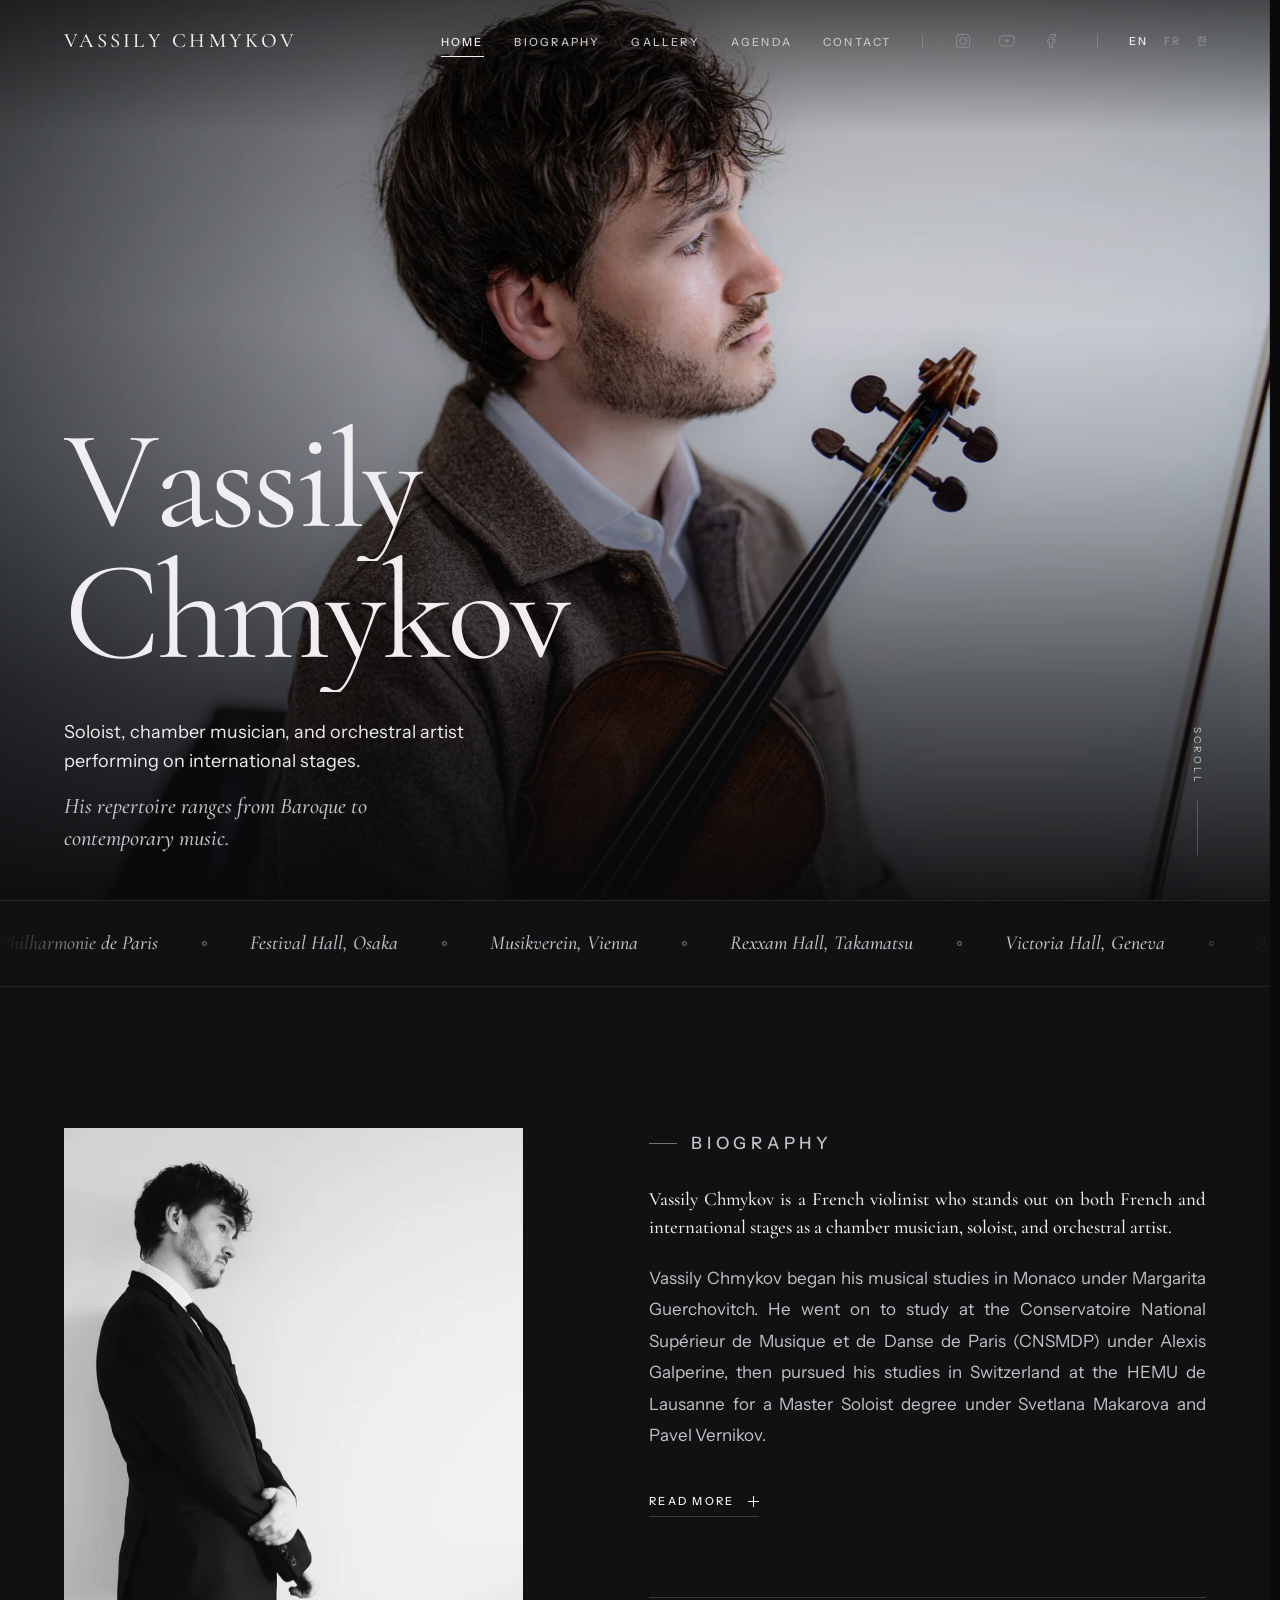
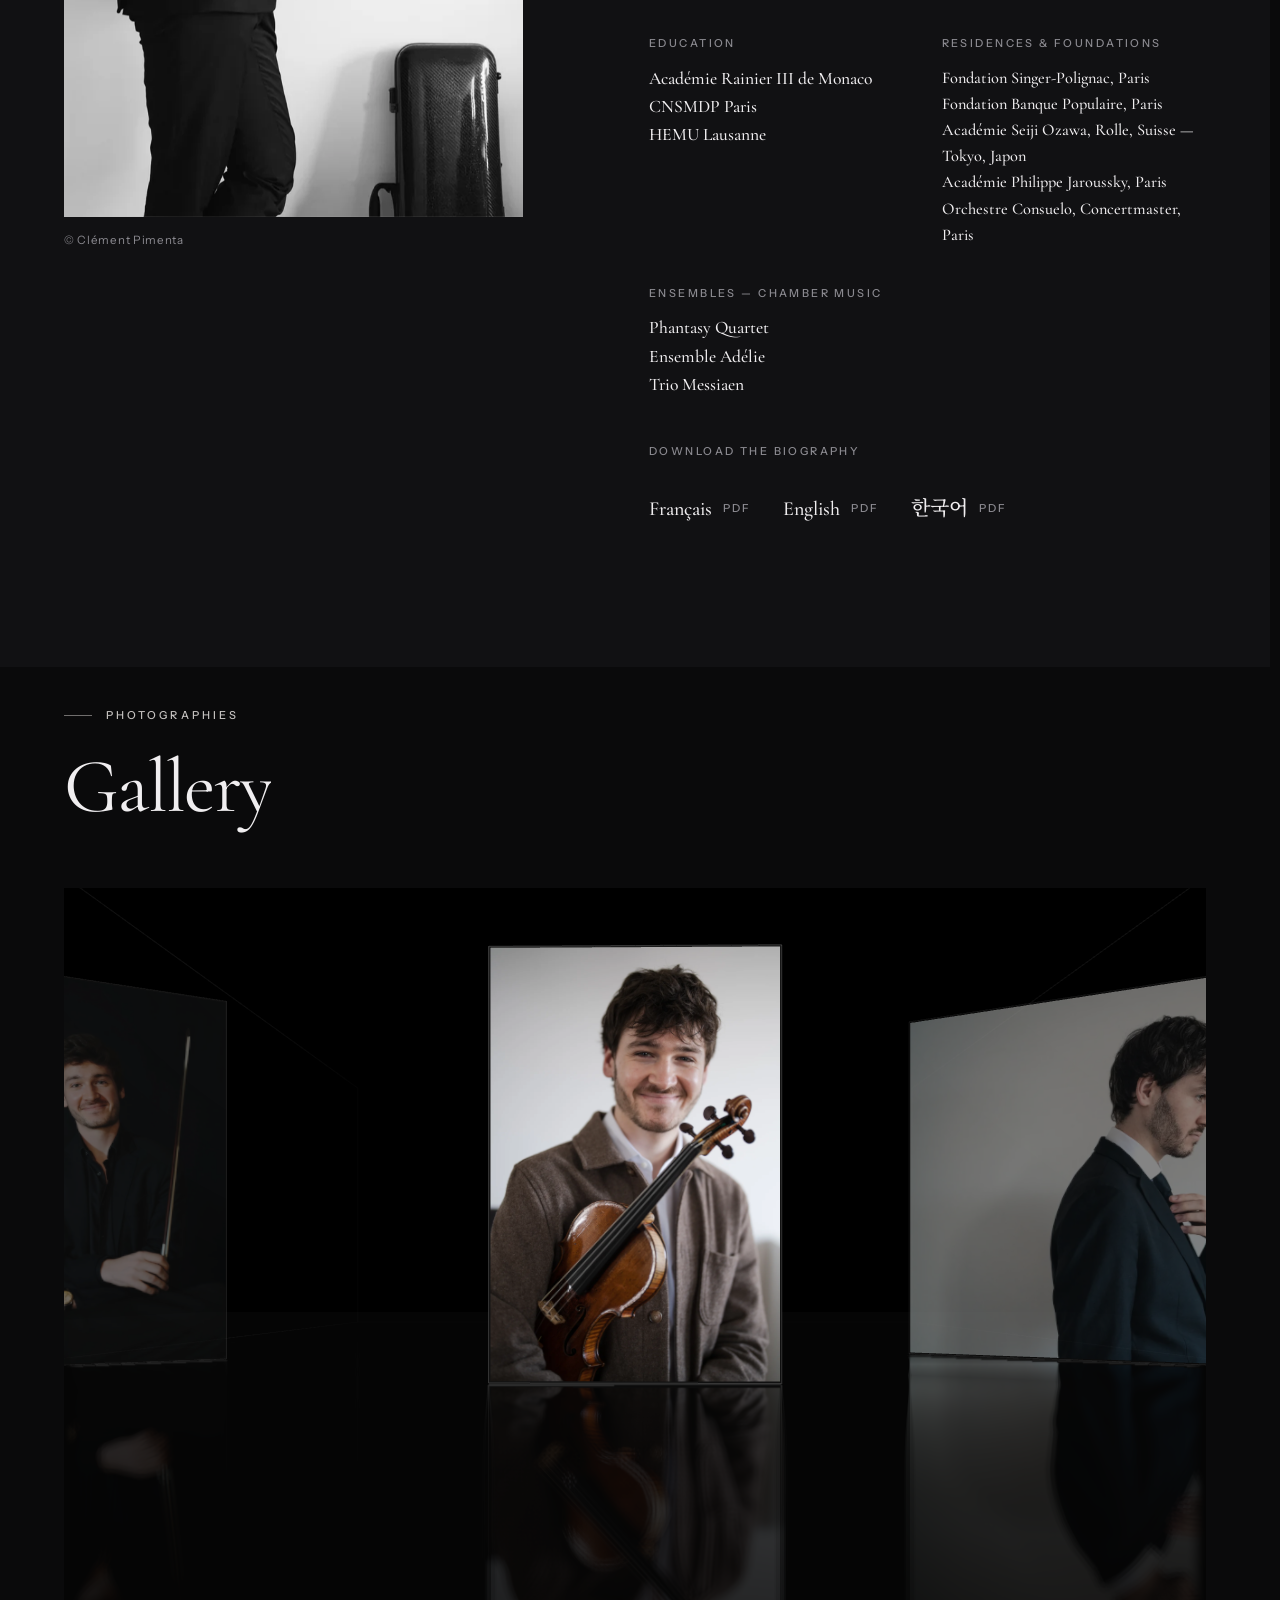
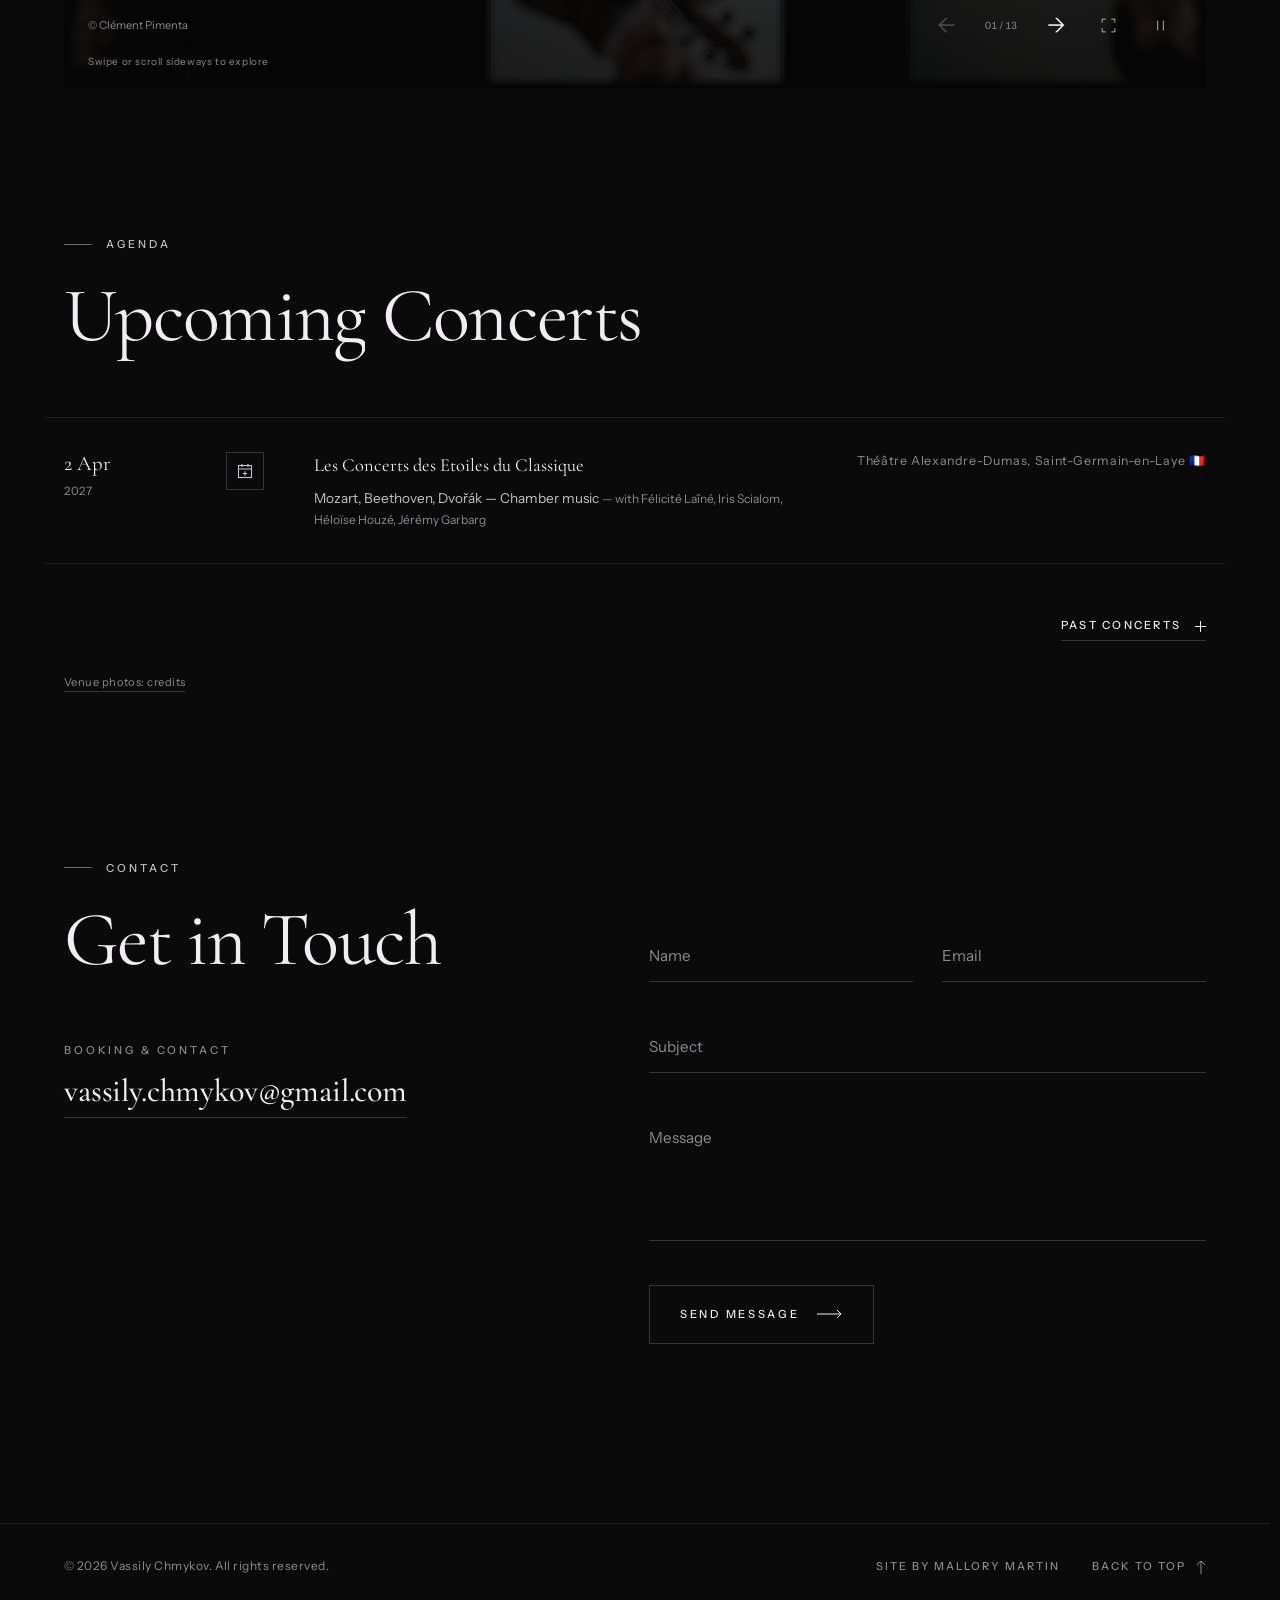
==== commit e66ef140: "Update preview: audit fixes Co-Authored-By: Claude Opus 5.5 <noreply@anthropic.com>" ====
--- a/index.html
+++ b/index.html
@@ -77,6 +77,7 @@
     <!-- ================================================== -->
     <meta name="apple-mobile-web-app-title" content="V. Chmykov">
     <meta name="apple-mobile-web-app-capable" content="yes">
+    <meta name="mobile-web-app-capable" content="yes">
     <meta name="apple-mobile-web-app-status-bar-style" content="black-translucent">
     <meta name="format-detection" content="telephone=no">
     <link rel="apple-touch-icon" href="apple-touch-icon.png">
@@ -449,7 +450,7 @@
         .nav-socials { gap: 14px; }
         .nav-socials a { display: grid; place-items: center; width: 30px; height: 30px; color: var(--muted); transition: color 0.3s, transform 0.6s var(--ease-out); }
         .nav-lang { gap: 2px; }
-        .nav-lang button { padding: 6px 7px; font-size: 0.68rem; font-weight: 500; letter-spacing: 0.16em; color: var(--muted); transition: color 0.3s; }
+        .nav-lang button { padding: 6px 7px; font-size: 0.6875rem; font-weight: 500; letter-spacing: 0.16em; color: var(--muted); transition: color 0.3s; }
         .nav-lang button.active { color: var(--text); }
         .nav-toggle { display: none; position: relative; z-index: 2; width: 44px; height: 44px; margin-right: -10px; }
         .nav-toggle span { position: absolute; left: 11px; right: 11px; height: 1px; background: var(--text); transition: transform 0.7s var(--ease-out), opacity 0.3s; }
@@ -551,7 +552,7 @@
 
         .bio-download { margin-top: 44px; }
         .bio-text .bio-download-label { max-width: none; line-height: 1.5; font-size: var(--fs-label); font-weight: 500; letter-spacing: 0.22em; text-transform: uppercase; color: var(--muted); }
-        .bio-download-list small { margin-left: 6px; font-family: var(--sans); font-size: 0.58rem; font-weight: 500; letter-spacing: 0.18em; color: var(--muted); vertical-align: 0.2em; }
+        .bio-download-list small { margin-left: 6px; font-family: var(--sans); font-size: 0.6875rem; font-weight: 500; letter-spacing: 0.18em; color: var(--muted); vertical-align: 0.2em; }
         .disclose { display: grid; grid-template-rows: 0fr; transition: grid-template-rows 0.5s var(--ease-out); }
         .disclose > div { min-height: 0; overflow: hidden; }
         .disclose.open { grid-template-rows: 1fr; }
@@ -611,7 +612,7 @@
         .lightbox-prev { left: var(--gutter); }
         .lightbox-next { right: var(--gutter); }
         .lightbox-credit { position: absolute; left: var(--gutter); bottom: 22px; font-size: 0.72rem; letter-spacing: 0.08em; color: var(--muted); }
-        .lightbox-hint { position: absolute; left: 50%; bottom: 22px; display: flex; align-items: center; gap: 10px; font-size: 0.66rem; letter-spacing: 0.24em; text-transform: uppercase; color: var(--text-2); opacity: 0; transform: translate3d(-50%, 8px, 0); transition: opacity 0.5s, transform 0.6s var(--ease-out); pointer-events: none; }
+        .lightbox-hint { position: absolute; left: 50%; bottom: 22px; display: flex; align-items: center; gap: 10px; font-size: 0.6875rem; letter-spacing: 0.24em; text-transform: uppercase; color: var(--text-2); opacity: 0; transform: translate3d(-50%, 8px, 0); transition: opacity 0.5s, transform 0.6s var(--ease-out); pointer-events: none; }
         .lightbox-hint.is-shown { opacity: 1; transform: translate3d(-50%, 0, 0); }
 
         /* =========================================================
@@ -633,7 +634,7 @@
         .agenda-date-sub { font-family: var(--sans); font-size: 0.72rem; color: var(--muted); letter-spacing: 0.05em; margin-top: 0.3rem; }
         .agenda-info h3 { font-family: var(--serif); font-size: 1.15rem; font-weight: 400; margin-bottom: 0.4rem; color: var(--text); }
         .agenda-info p { font-size: 0.85rem; color: var(--text-2); line-height: 1.6; }
-        .agenda-info .with { font-size: 0.8em; color: var(--muted); }
+        .agenda-info .with { font-size: max(0.8em, 0.75rem); color: var(--muted); }
         .agenda-item { grid-template-columns: 200px 1fr auto; }
         .agenda-when { display: flex; align-items: flex-start; gap: 14px; }
         .agenda-when > div { width: 148px; flex: none; }
@@ -641,7 +642,7 @@
         .cal { position: relative; flex: none; display: grid; place-items: center; width: 38px; height: 38px; margin-top: 2px; border: 1px solid var(--line-2); color: var(--text-2); transition: background-color 0.4s, color 0.4s, border-color 0.4s, scale 140ms var(--ease-out); }
         .cal svg { transition: transform 0.6s var(--ease-out); }
         .cal:focus-visible { background: var(--text); border-color: var(--text); color: var(--bg); }
-        .cal-label { position: absolute; left: 0; top: calc(100% + 8px); font-size: 0.62rem; letter-spacing: 0.08em; white-space: nowrap; color: var(--text-2); opacity: 0; pointer-events: none; transition: opacity 0.3s; }
+        .cal-label { position: absolute; left: 0; top: calc(100% + 8px); font-size: 0.6875rem; letter-spacing: 0.08em; white-space: nowrap; color: var(--text-2); opacity: 0; pointer-events: none; transition: opacity 0.3s; }
         .cal:focus-visible .cal-label { opacity: 1; }
         .agenda-past .cal { display: none; }
         @media (hover: none) { .cal-label { display: none; } .cal::after { content: ''; position: absolute; inset: -4px; } }
@@ -680,6 +681,7 @@
         .form-group label { position: absolute; left: 0; top: 34px; font-size: 0.95rem; color: var(--muted); pointer-events: none; transform-origin: left top; transition: transform 0.6s var(--ease-out), color 0.4s; }
         .form-group input:focus + label, .form-group input:not(:placeholder-shown) + label,
         .form-group textarea:focus + label, .form-group textarea:not(:placeholder-shown) + label { transform: translate3d(0, -26px, 0) scale(0.78); color: var(--accent); }
+        .form-group input, .form-group textarea { caret-color: var(--accent); }
         .form-group input:-webkit-autofill { -webkit-text-fill-color: var(--text); transition: background-color 9999s; }
         .form-submit { position: relative; isolation: isolate; overflow: hidden; display: inline-flex; align-items: center; gap: 18px; margin-top: 26px; padding: 19px 30px; border: 1px solid var(--line-2); font-size: 0.7rem; font-weight: 500; letter-spacing: 0.24em; text-transform: uppercase; color: var(--text); transition: color 0.55s var(--ease-out), border-color 0.5s, transform 0.6s var(--ease-out), scale 140ms var(--ease-out); }
         .form-submit::before { content: ''; position: absolute; inset: 0; z-index: -1; background: var(--text); transform: translate3d(0, 101%, 0); transition: transform 0.65s var(--ease-out); }
@@ -693,8 +695,8 @@
         .footer { padding: 32px 0 30px; border-top: 1px solid var(--line); }
         .footer-row { display: flex; align-items: center; justify-content: space-between; flex-wrap: wrap; gap: 18px 32px; }
         .footer-left { font-size: 0.75rem; letter-spacing: 0.04em; color: var(--muted); }
-        .footer-right { display: flex; align-items: center; gap: 32px; font-size: 0.66rem; font-weight: 500; letter-spacing: 0.18em; text-transform: uppercase; }
-        .footer-right a { display: inline-flex; align-items: center; gap: 10px; color: var(--muted); transition: color 0.3s; }
+        .footer-right { display: flex; align-items: center; gap: 32px; font-size: 0.6875rem; font-weight: 500; letter-spacing: 0.18em; text-transform: uppercase; }
+        .footer-right a { display: inline-flex; align-items: center; gap: 10px; padding-block: 7px; margin-block: -7px; color: var(--muted); transition: color 0.3s; }
         .footer-right svg { transition: transform 0.6s var(--ease-out); }
 
         /* =========================================================
@@ -979,7 +981,7 @@
                     <figcaption class="bio-image-caption">&copy; Clément Pimenta</figcaption>
                 </figure>
                 <div class="bio-text">
-                    <p class="section-label">
+                    <p class="section-label" role="heading" aria-level="2">
                         <span data-lang="en">Biography</span>
                         <span data-lang="fr">Biographie</span>
                         <span data-lang="ko">바이오그래피</span>
@@ -1072,7 +1074,7 @@
                 <span data-lang="fr">Photographies</span>
                 <span data-lang="ko">Photographies</span>
             </p>
-            <h2 class="section-title gallery-head split">
+            <h2 class="section-title gallery-head split" id="galleryTitle">
                 <span data-lang="en">Gallery</span>
                 <span data-lang="fr">Galerie</span>
                 <span data-lang="ko">갤러리</span>
@@ -2075,7 +2077,7 @@
     </footer>
 
     <!-- ===== LIGHTBOX ===== -->
-    <div class="lightbox" id="lightbox" role="dialog" aria-modal="true" aria-hidden="true">
+    <div class="lightbox" id="lightbox" role="dialog" aria-modal="true" aria-hidden="true" aria-labelledby="galleryTitle">
         <div class="lb-backdrop"></div>
         <div class="lb-frame" id="lbFrame"><img id="lightbox-img" src="[data-uri]" alt=""></div>
         <div class="lb-ui">
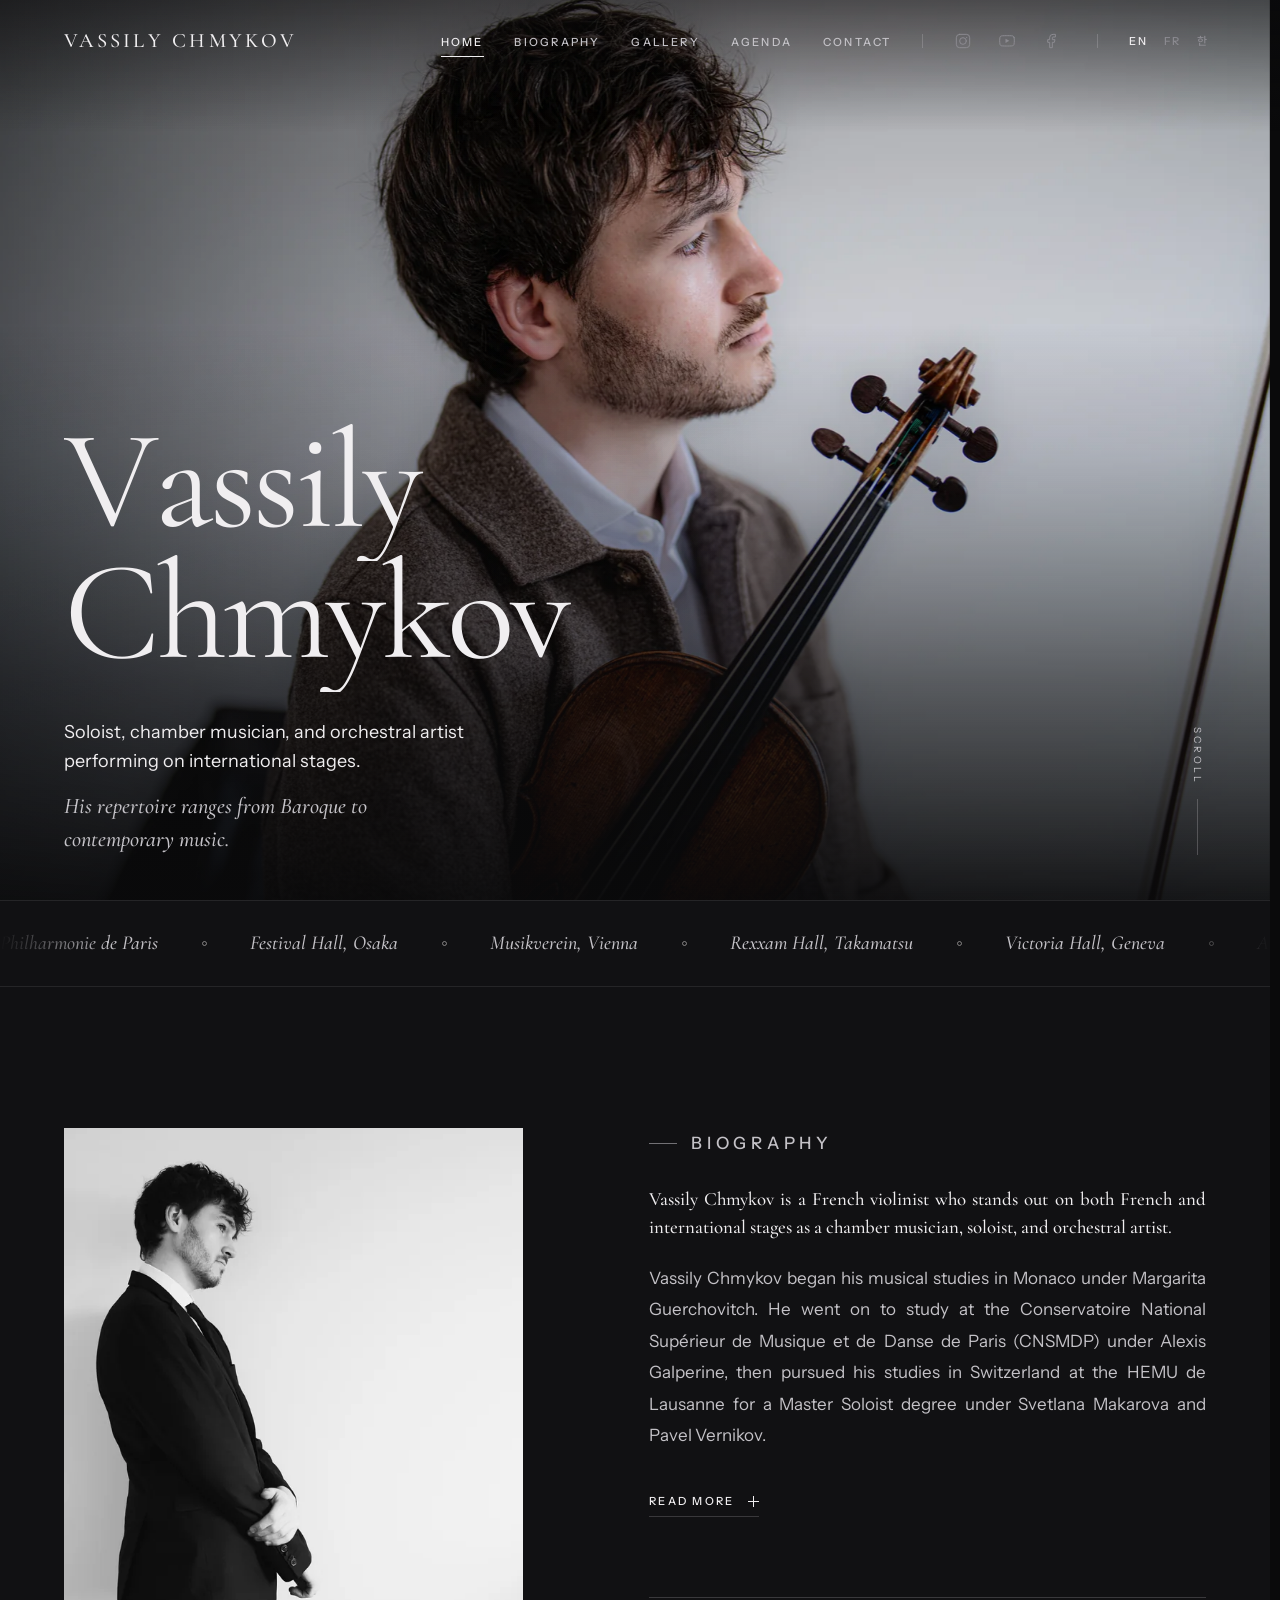
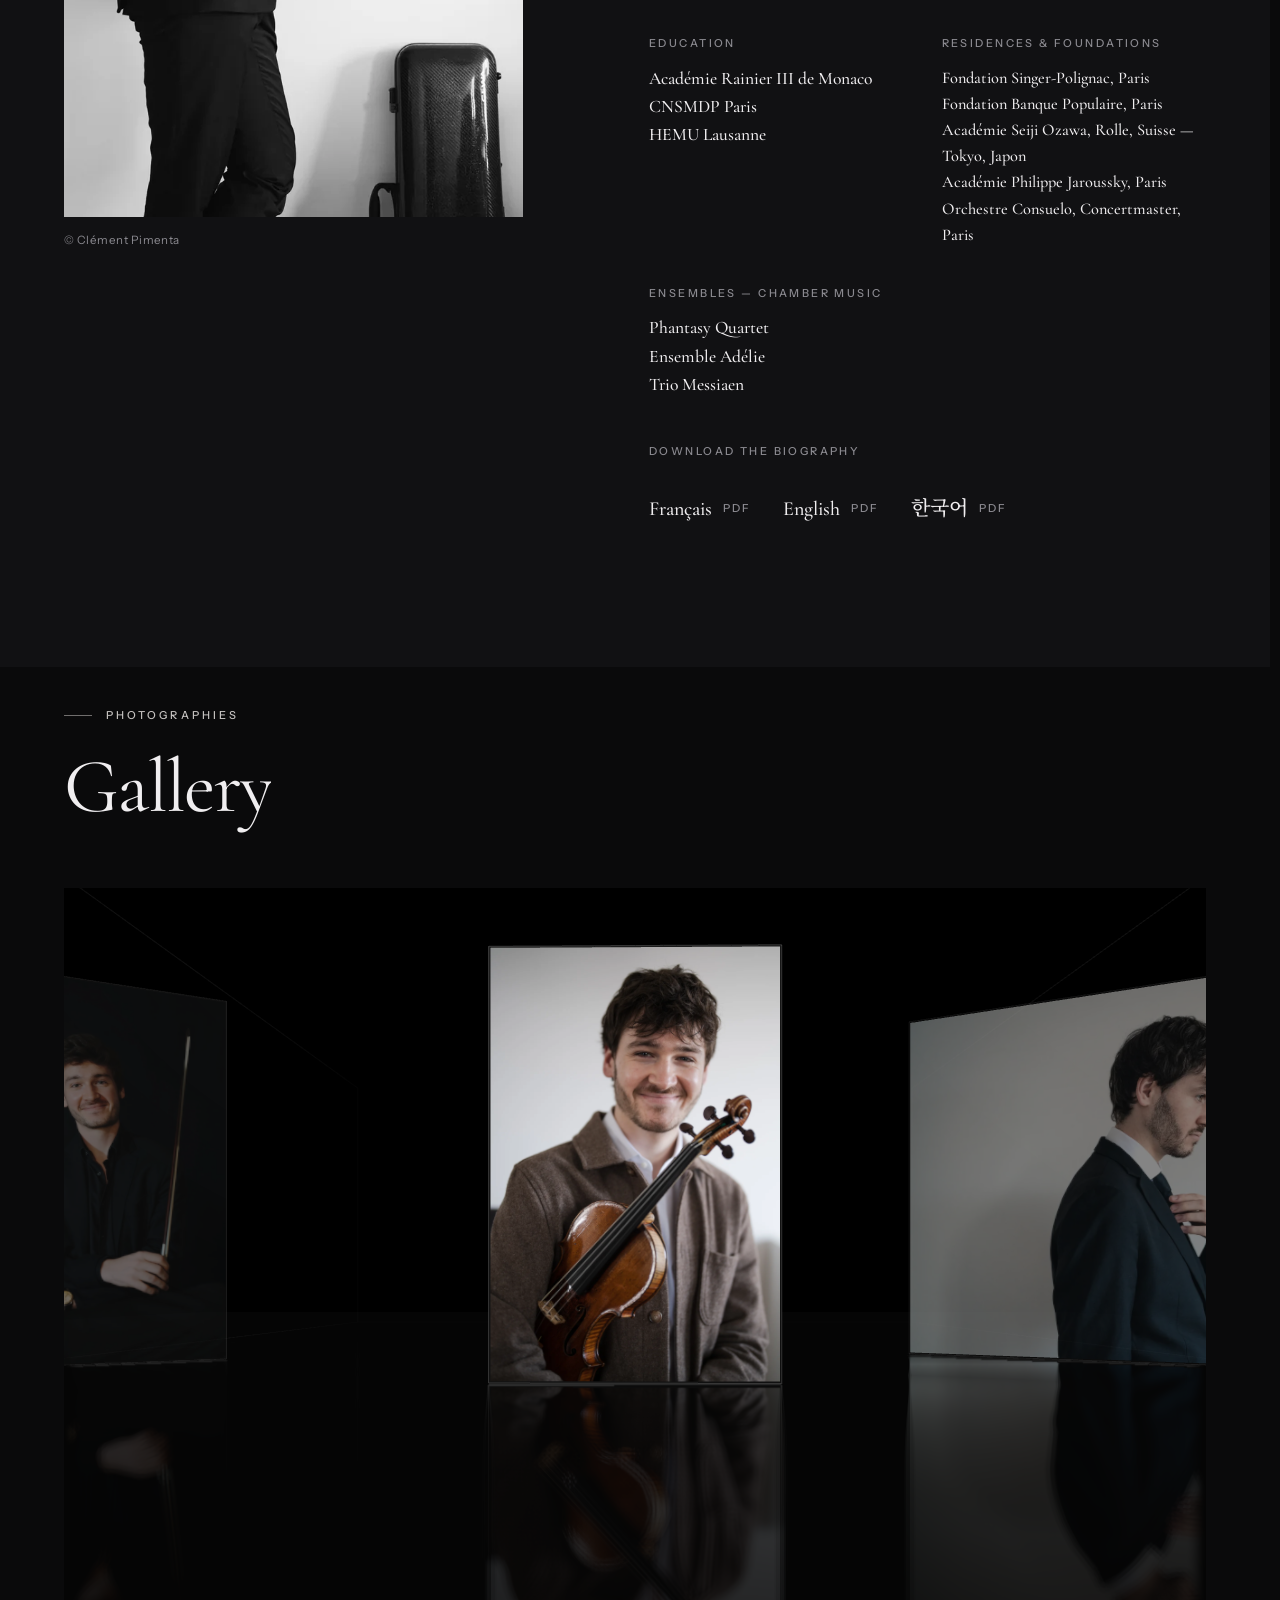
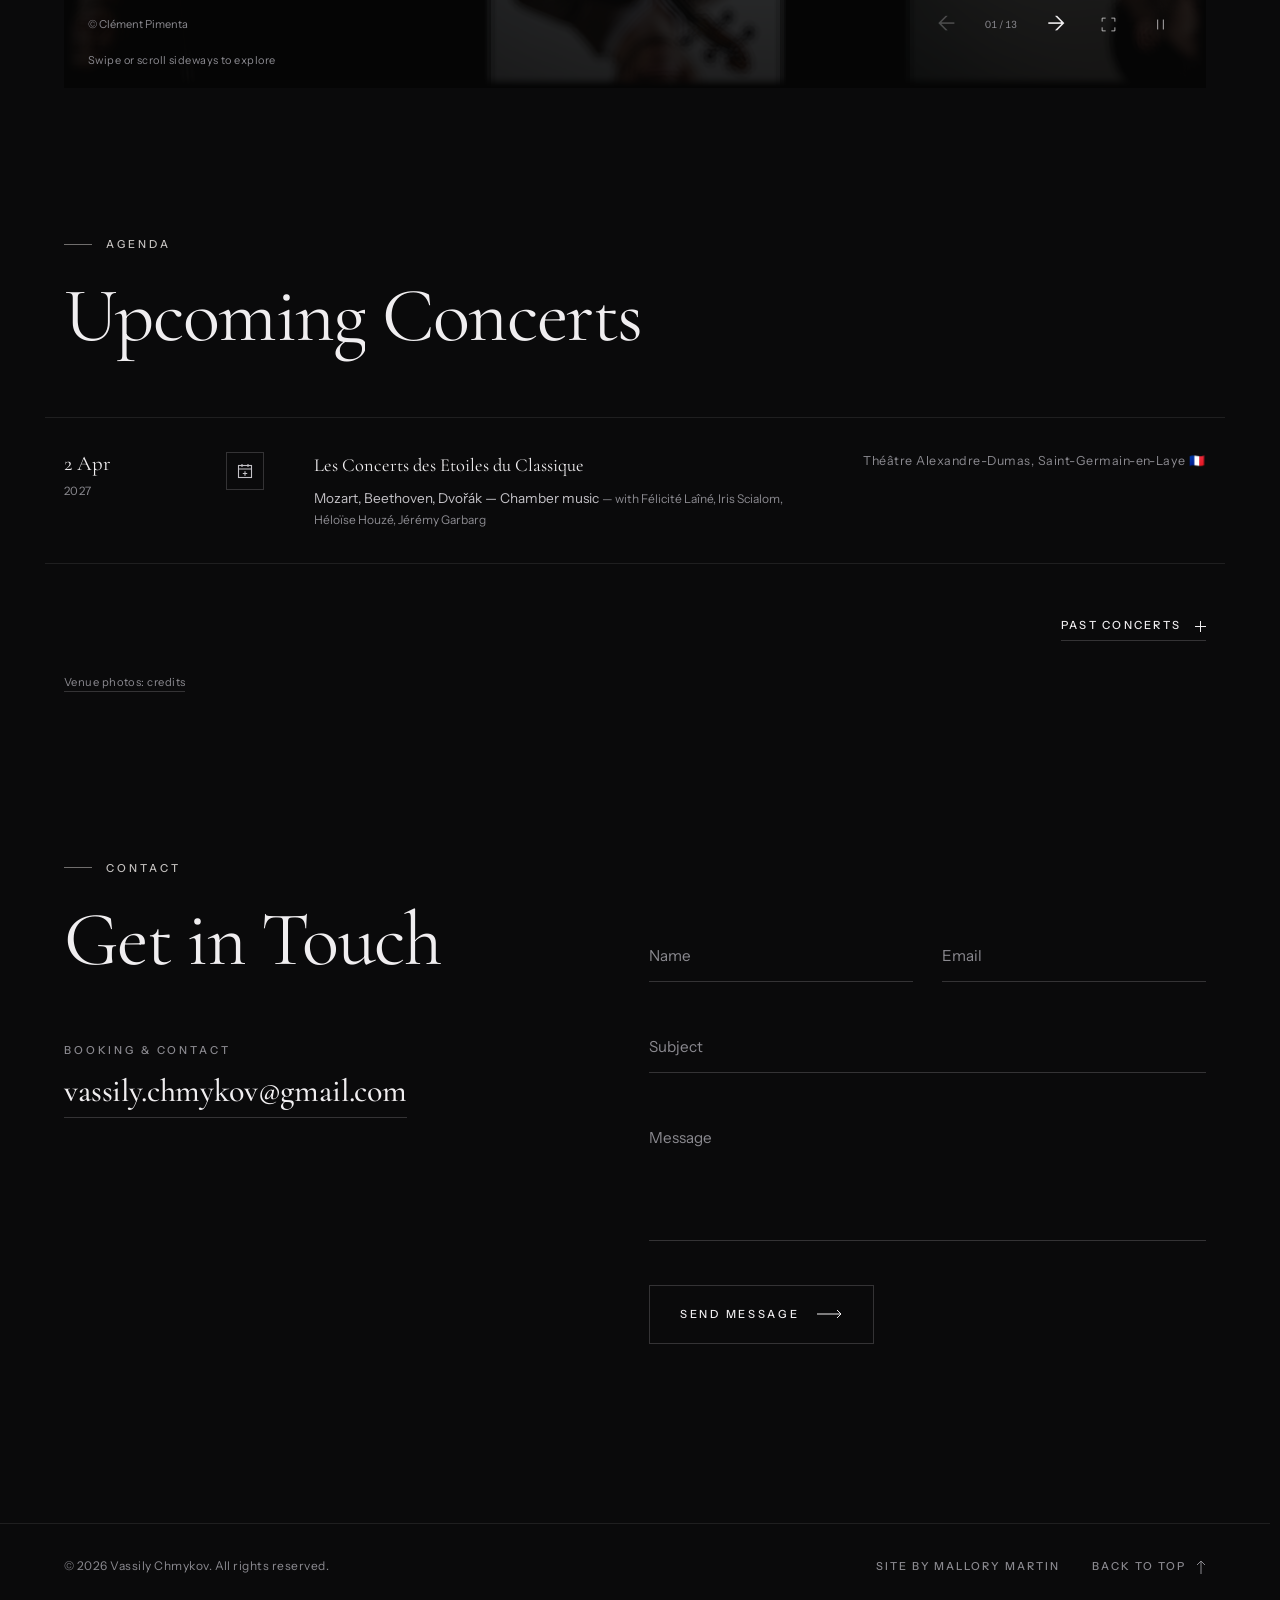
==== commit 62444a39: "Update preview: audit 20/20 pass Co-Authored-By: Claude Opus 5.5 <noreply@anthropic.com>" ====
--- a/index.html
+++ b/index.html
@@ -242,15 +242,24 @@
            TOKENS — original palette, tightened contrast
            ========================================================= */
         :root {
-            --bg: #0a0a0b;
-            --bg-2: #111113;
+            color-scheme: dark;
+            --bg-rgb: 10, 10, 11;
+            --bg-2-rgb: 17, 17, 19;
+            --text-rgb: 240, 238, 240;
+            --accent-rgb: 197, 194, 192;
+            --bg: rgb(var(--bg-rgb));
+            --bg-2: rgb(var(--bg-2-rgb));
             --bg-3: #18181b;
-            --text: #f0eef0;
+            --text: rgb(var(--text-rgb));
             --text-2: #c4c2c7;
+            --text-hover: #d8d6d4;
             --muted: #8b8a90;
-            --accent: #c5c2c0;
-            --line: rgba(240, 238, 240, 0.09);
-            --line-2: rgba(240, 238, 240, 0.18);
+            --accent: rgb(var(--accent-rgb));
+            --scrollbar: #2a2a2e;
+            --stage: #000;
+            --ink-rgb: 0, 0, 0;
+            --line: rgba(var(--text-rgb), 0.09);
+            --line-2: rgba(var(--text-rgb), 0.18);
             --serif: 'Cormorant Garamond', 'Noto Serif KR', Georgia, serif;
             --sans: 'Instrument Sans', 'Noto Sans KR', 'Helvetica Neue', Arial, sans-serif;
             --ease-out: cubic-bezier(0.16, 1, 0.3, 1);
@@ -276,7 +285,7 @@
             -webkit-tap-highlight-color: transparent;
             scroll-behavior: smooth;
             scrollbar-width: thin;
-            scrollbar-color: #2a2a2e var(--bg);
+            scrollbar-color: var(--scrollbar) var(--bg);
             scrollbar-gutter: stable;
             overflow-x: clip;
         }
@@ -357,7 +366,7 @@
         /* Image frame: curtain wipe + inner zoom, parallax on the picture */
         .frame { position: relative; overflow: hidden; }
         .frame-clip { position: absolute; inset: 0; overflow: hidden; background: var(--bg-3); }
-        .frame picture { position: absolute; inset: -6% 0; will-change: transform; }
+        .frame picture { position: absolute; inset: -6% 0; }
         .frame img { width: 100%; height: 100%; object-fit: cover; object-position: var(--pos, 50% 50%); }
         .js .frame-clip { clip-path: inset(100% 0 0 0); transition: clip-path 1.5s var(--ease-io); transition-delay: var(--d, 0ms); }
         .js .frame img { transform: scale(1.18); transition: transform 2.2s var(--ease-out), opacity 0.7s var(--ease-soft), filter 0.7s var(--ease-soft); transition-delay: var(--d, 0ms); }
@@ -401,11 +410,11 @@
         .cursor-dot { width: 5px; height: 5px; margin: -2.5px 0 0 -2.5px; background: var(--text); }
         .cursor-ring {
             width: 34px; height: 34px; margin: -17px 0 0 -17px;
-            border: 1px solid rgba(240, 238, 240, 0.42);
+            border: 1px solid rgba(var(--text-rgb), 0.42);
             transition: width 0.55s var(--ease-out), height 0.55s var(--ease-out), margin 0.55s var(--ease-out), border-color 0.4s, background-color 0.4s, opacity 0.3s;
         }
-        .cursor-ring.is-hover { width: 54px; height: 54px; margin: -27px 0 0 -27px; border-color: rgba(240, 238, 240, 0.85); }
-        .cursor-ring.is-media { width: 78px; height: 78px; margin: -39px 0 0 -39px; border-color: rgba(240, 238, 240, 0.9); }
+        .cursor-ring.is-hover { width: 54px; height: 54px; margin: -27px 0 0 -27px; border-color: rgba(var(--text-rgb), 0.85); }
+        .cursor-ring.is-media { width: 78px; height: 78px; margin: -39px 0 0 -39px; border-color: rgba(var(--text-rgb), 0.9); }
         .cursor.is-media .cursor-dot, .cursor.is-text .cursor-dot, .cursor.is-text .cursor-ring, .cursor.is-hidden .cursor-dot, .cursor.is-hidden .cursor-ring { opacity: 0; }
 
         .scroll-progress { position: fixed; top: 0; left: 0; right: 0; height: 1px; z-index: 1100; pointer-events: none; }
@@ -415,7 +424,7 @@
             position: fixed; right: 16px; bottom: calc(16px + env(safe-area-inset-bottom)); z-index: 900;
             width: 46px; height: 46px; border-radius: 50%;
             display: grid; place-items: center;
-            color: var(--text); background: rgba(17, 17, 19, 0.82); border: 1px solid var(--line-2);
+            color: var(--text); background: rgba(var(--bg-2-rgb), 0.82); border: 1px solid var(--line-2);
             -webkit-backdrop-filter: blur(10px); backdrop-filter: blur(10px);
             opacity: 0; transform: translate3d(0, 14px, 0); pointer-events: none;
             transition: opacity 0.5s var(--ease-soft), transform 0.7s var(--ease-out);
@@ -433,8 +442,8 @@
             border-bottom: 1px solid transparent;
             transition: transform 0.8s var(--ease-out), height 0.6s var(--ease-out), background-color 0.6s, border-color 0.6s;
         }
-        .nav::before { content: ''; position: absolute; inset: 0 0 -48px 0; z-index: -1; pointer-events: none; background: linear-gradient(to bottom, rgba(10, 10, 11, 0.55), rgba(10, 10, 11, 0)); transition: opacity 0.6s; }
-        .nav.scrolled { height: 64px; background: rgba(10, 10, 11, 0.74); -webkit-backdrop-filter: blur(14px) saturate(1.15); backdrop-filter: blur(14px) saturate(1.15); border-color: var(--line); }
+        .nav::before { content: ''; position: absolute; inset: 0 0 -48px 0; z-index: -1; pointer-events: none; background: linear-gradient(to bottom, rgba(var(--bg-rgb), 0.55), rgba(var(--bg-rgb), 0)); transition: opacity 0.6s; }
+        .nav.scrolled { height: 64px; background: rgba(var(--bg-rgb), 0.74); -webkit-backdrop-filter: blur(14px) saturate(1.15); backdrop-filter: blur(14px) saturate(1.15); border-color: var(--line); }
         .nav.scrolled::before { opacity: 0; }
         .nav.is-hidden { transform: translate3d(0, -100%, 0); }
         .nav-logo { position: relative; z-index: 2; font-family: var(--serif); font-weight: 500; font-size: 1.28rem; line-height: 1; letter-spacing: 0.16em; text-transform: uppercase; white-space: nowrap; transition: transform 0.6s var(--ease-out), opacity 0.3s; }
@@ -472,10 +481,10 @@
         .hero-scrim {
             position: absolute; inset: 0;
             background:
-                linear-gradient(to top, rgba(10, 10, 11, 0.94) 0%, rgba(10, 10, 11, 0.62) 24%, rgba(10, 10, 11, 0.16) 50%, rgba(10, 10, 11, 0) 64%),
-                linear-gradient(to right, rgba(10, 10, 11, 0.5) 0%, rgba(10, 10, 11, 0.12) 42%, rgba(10, 10, 11, 0) 60%);
-        }
-        .hero-content { position: relative; width: 100%; padding-bottom: clamp(28px, 5vh, 56px); will-change: transform, opacity; }
+                linear-gradient(to top, rgba(var(--bg-rgb), 0.94) 0%, rgba(var(--bg-rgb), 0.62) 24%, rgba(var(--bg-rgb), 0.16) 50%, rgba(var(--bg-rgb), 0) 64%),
+                linear-gradient(to right, rgba(var(--bg-rgb), 0.5) 0%, rgba(var(--bg-rgb), 0.12) 42%, rgba(var(--bg-rgb), 0) 60%);
+        }
+        .hero-content { position: relative; width: 100%; padding-bottom: clamp(28px, 5vh, 56px); }
         .hero-title { font-family: var(--serif); font-weight: 400; font-size: clamp(4rem, 11vw, 11.5rem); line-height: 0.93; letter-spacing: -0.03em; color: var(--text); margin-bottom: clamp(28px, 4.5vh, 52px); }
         .hero-line { display: block; overflow: hidden; padding-bottom: 0.1em; margin-bottom: -0.1em; }
         .hc { display: inline-block; }
@@ -492,7 +501,7 @@
         .hero-repertoire { --d: 1150ms; }
         .hero-scroll { position: absolute; right: var(--gutter); bottom: clamp(28px, 5vh, 56px); display: flex; flex-direction: column; align-items: center; gap: 14px; }
         .hero-scroll span { writing-mode: vertical-rl; font-size: 0.62rem; letter-spacing: 0.3em; text-transform: uppercase; color: var(--text-2); }
-        .hero-scroll-line { position: relative; width: 1px; height: 56px; overflow: hidden; background: rgba(240, 238, 240, 0.22); }
+        .hero-scroll-line { position: relative; width: 1px; height: 56px; overflow: hidden; background: rgba(var(--text-rgb), 0.22); }
         .hero-scroll-line::after { content: ''; position: absolute; left: 0; top: 0; width: 100%; height: 100%; background: var(--text); transform: translate3d(0, -100%, 0); animation: scroll-cue 2.6s var(--ease-io) infinite; }
         @keyframes scroll-cue { 0% { transform: translate3d(0, -100%, 0); } 55%, 100% { transform: translate3d(0, 100%, 0); } }
         .js .hero-scroll { opacity: 0; transition: opacity 1s var(--ease-soft) 1.6s; }
@@ -503,7 +512,7 @@
            ========================================================= */
         .marquee { position: relative; overflow: hidden; padding-block: clamp(22px, 2.4vw, 34px); background: var(--bg-2); border-block: 1px solid var(--line); }
         .marquee-inner { -webkit-mask-image: linear-gradient(90deg, transparent, #000 9%, #000 91%, transparent); mask-image: linear-gradient(90deg, transparent, #000 9%, #000 91%, transparent); }
-        .marquee-track { display: flex; width: max-content; animation: marquee-scroll 130s linear infinite; will-change: transform; }
+        .marquee-track { display: flex; width: max-content; animation: marquee-scroll 130s linear infinite; }
         .marquee-item { display: inline-flex; align-items: center; gap: clamp(28px, 3.4vw, 56px); padding-right: clamp(28px, 3.4vw, 56px); font-family: var(--serif); font-style: italic; font-weight: 500; font-size: clamp(1.2rem, 1.55vw, 1.7rem); line-height: 1.2; color: var(--text-2); white-space: nowrap; }
         .marquee-item::after { content: ''; width: 5px; height: 5px; border-radius: 50%; border: 1px solid var(--accent); opacity: 0.6; }
         @keyframes marquee-scroll { to { transform: translate3d(-50%, 0, 0); } }
@@ -518,7 +527,7 @@
         .bio-frame { aspect-ratio: 2 / 3; height: min(calc(100svh - 150px), 150cqw); width: auto; max-width: 100%; --pos: 50% 0%; }
         .bio-frame picture { inset: 0; }
         .bio-frame.in img { transform: none; }
-        .bio-image-caption { margin-top: 14px; font-size: 0.72rem; letter-spacing: 0.06em; color: var(--muted); }
+        .bio-image-caption { margin-top: 14px; font-size: 0.72rem; letter-spacing: 0.04em; color: var(--muted); }
         .bio-text { grid-column: 7 / span 6; }
         .bio-text p { max-width: 62ch; color: var(--text-2); font-size: var(--fs-body); line-height: 1.85; }
         .bio-text p + p, .bio-expanded-inner > p:first-child { margin-top: 1.25em; }
@@ -566,7 +575,7 @@
         .press-banner { padding-block: var(--section) clamp(44px, 4.5vw, 68px); background: var(--bg); }
         .press-banner + .bio { padding-top: clamp(56px, 5.5vw, 84px); }
         .press-inner { row-gap: 64px; }
-        .press-item { grid-column: 1 / span 6; padding-left: clamp(22px, 2.4vw, 36px); border-left: 1px solid rgba(197, 194, 192, 0.32); }
+        .press-item { grid-column: 1 / span 6; padding-left: clamp(22px, 2.4vw, 36px); border-left: 1px solid rgba(var(--accent-rgb), 0.32); }
         .press-item + .press-item { grid-column: 7 / span 6; }
         .press-banner-quote { max-width: 24ch; font-family: var(--serif); font-style: italic; font-weight: 400; font-size: clamp(1.7rem, 2.8vw, 2.85rem); line-height: 1.22; letter-spacing: -0.01em; color: var(--text); text-wrap: pretty; }
         :root[lang="ko"] .press-banner-quote { font-style: normal; line-height: 1.45; font-size: clamp(1.4rem, 2.2vw, 2.2rem); }
@@ -600,7 +609,7 @@
         .lightbox { position: fixed; inset: 0; z-index: 2000; visibility: hidden; pointer-events: none; }
         .lightbox.open { visibility: visible; pointer-events: auto; }
         .lightbox.is-closing { visibility: visible; }
-        .lb-backdrop { position: absolute; inset: 0; background: rgba(7, 7, 8, 0.965); opacity: 0; transition: opacity 0.6s var(--ease-soft); }
+        .lb-backdrop { position: absolute; inset: 0; background: rgba(var(--bg-rgb), 0.97); opacity: 0; transition: opacity 0.6s var(--ease-soft); }
         .lightbox.open .lb-backdrop { opacity: 1; }
         .lb-frame { position: fixed; left: 0; top: 0; width: 0; height: 0; overflow: hidden; background: var(--bg-3); opacity: 0; transform-origin: 0 0; touch-action: pan-y; }
         .lb-frame img { width: 100%; height: 100%; object-fit: cover; }
@@ -611,7 +620,7 @@
         .lightbox-nav { position: absolute; top: 50%; width: 56px; height: 56px; margin-top: -28px; border-radius: 50%; display: grid; place-items: center; border: 1px solid var(--line-2); color: var(--text-2); transition: border-color 0.4s, color 0.4s, transform 0.6s var(--ease-out), scale 140ms var(--ease-out); }
         .lightbox-prev { left: var(--gutter); }
         .lightbox-next { right: var(--gutter); }
-        .lightbox-credit { position: absolute; left: var(--gutter); bottom: 22px; font-size: 0.72rem; letter-spacing: 0.08em; color: var(--muted); }
+        .lightbox-credit { position: absolute; left: var(--gutter); bottom: 22px; font-size: 0.72rem; letter-spacing: 0.04em; color: var(--muted); }
         .lightbox-hint { position: absolute; left: 50%; bottom: 22px; display: flex; align-items: center; gap: 10px; font-size: 0.6875rem; letter-spacing: 0.24em; text-transform: uppercase; color: var(--text-2); opacity: 0; transform: translate3d(-50%, 8px, 0); transition: opacity 0.5s, transform 0.6s var(--ease-out); pointer-events: none; }
         .lightbox-hint.is-shown { opacity: 1; transform: translate3d(-50%, 0, 0); }
 
@@ -627,11 +636,11 @@
         .agenda-bg img { width: 100%; height: 100%; object-fit: cover; object-position: 50% 45%; }
         .agenda-credits { margin-top: 28px; font-size: 0.7rem; letter-spacing: 0.04em; color: var(--muted); }
         .agenda-credits a { border-bottom: 1px solid var(--line-2); padding-bottom: 2px; transition: color 0.3s; }
-        .agenda-item { position: relative; display: grid; grid-template-columns: 140px 1fr auto; gap: 2.5rem; padding: 2rem 1.2rem; margin: 0 -1.2rem; border-top: 1px solid var(--line); align-items: start; transition: background 0.6s var(--ease-soft), padding 0.6s var(--ease-soft); }
+        .agenda-item { position: relative; display: grid; grid-template-columns: 140px 1fr auto; gap: 2.5rem; padding: 2rem min(1.2rem, var(--gutter)); margin: 0 calc(-1 * min(1.2rem, var(--gutter))); border-top: 1px solid var(--line); align-items: start; transition: background 0.6s var(--ease-soft), padding 0.6s var(--ease-soft); }
         .agenda-item::before { content: ''; position: absolute; left: 0; top: -1px; width: 0; height: 1px; background: linear-gradient(to right, var(--accent), transparent); transition: width 0.8s var(--ease-soft); }
         .agenda-list > .agenda-item:last-child { border-bottom: 1px solid var(--line); }
         .agenda-date { font-family: var(--serif); font-size: 1.3rem; font-weight: 400; color: var(--text); line-height: 1.3; transition: color 0.5s ease; }
-        .agenda-date-sub { font-family: var(--sans); font-size: 0.72rem; color: var(--muted); letter-spacing: 0.05em; margin-top: 0.3rem; }
+        .agenda-date-sub { font-family: var(--sans); font-size: 0.72rem; color: var(--muted); letter-spacing: 0.04em; margin-top: 0.3rem; }
         .agenda-info h3 { font-family: var(--serif); font-size: 1.15rem; font-weight: 400; margin-bottom: 0.4rem; color: var(--text); }
         .agenda-info p { font-size: 0.85rem; color: var(--text-2); line-height: 1.6; }
         .agenda-info .with { font-size: max(0.8em, 0.75rem); color: var(--muted); }
@@ -642,11 +651,11 @@
         .cal { position: relative; flex: none; display: grid; place-items: center; width: 38px; height: 38px; margin-top: 2px; border: 1px solid var(--line-2); color: var(--text-2); transition: background-color 0.4s, color 0.4s, border-color 0.4s, scale 140ms var(--ease-out); }
         .cal svg { transition: transform 0.6s var(--ease-out); }
         .cal:focus-visible { background: var(--text); border-color: var(--text); color: var(--bg); }
-        .cal-label { position: absolute; left: 0; top: calc(100% + 8px); font-size: 0.6875rem; letter-spacing: 0.08em; white-space: nowrap; color: var(--text-2); opacity: 0; pointer-events: none; transition: opacity 0.3s; }
+        .cal-label { position: absolute; left: 0; top: calc(100% + 8px); font-size: 0.6875rem; letter-spacing: 0.04em; white-space: nowrap; color: var(--text-2); opacity: 0; pointer-events: none; transition: opacity 0.3s; }
         .cal:focus-visible .cal-label { opacity: 1; }
         .agenda-past .cal { display: none; }
         @media (hover: none) { .cal-label { display: none; } .cal::after { content: ''; position: absolute; inset: -4px; } }
-        .agenda-venue { font-size: 0.78rem; color: var(--muted); letter-spacing: 0.05em; text-align: right; white-space: nowrap; }
+        .agenda-venue { font-size: 0.78rem; color: var(--muted); letter-spacing: 0.04em; text-align: right; white-space: nowrap; }
         @media (min-width: 761px) { .agenda-venue { max-width: 22rem; white-space: normal; } }
         .js .agenda-item { opacity: 0; transform: translate3d(0, 18px, 0); transition: opacity 0.9s var(--ease-soft), transform 1s var(--ease-out); transition-delay: var(--d, 0ms); }
         .agenda-item.in { opacity: 1; transform: none; }
@@ -704,7 +713,7 @@
            ========================================================= */
         @media (max-width: 1100px) {
             .nav-toggle { display: block; }
-            .nav.scrolled { -webkit-backdrop-filter: none; backdrop-filter: none; background: rgba(10, 10, 11, 0.94); }
+            .nav.scrolled { -webkit-backdrop-filter: none; backdrop-filter: none; background: rgba(var(--bg-rgb), 0.94); }
             .nav-links {
                 position: fixed; inset: 0; z-index: 1;
                 flex-direction: column; align-items: flex-start; justify-content: flex-start; gap: 0;
@@ -766,8 +775,8 @@
             .hero { height: 100vh; height: 100lvh; min-height: 640px; }
             .hero-pic { inset: 0 0 auto 0; height: 95%; -webkit-mask-image: linear-gradient(to bottom, #000 88%, transparent); mask-image: linear-gradient(to bottom, #000 88%, transparent); }
             .hero-image { object-position: 64% 50%; }
-            .hero-scrim { background: linear-gradient(to bottom, rgba(10, 10, 11, 0.35), rgba(10, 10, 11, 0) 16%); }
-            .hero-title, .hero-description, .hero-repertoire { text-shadow: 0 1px 18px rgba(0, 0, 0, 0.45); }
+            .hero-scrim { background: linear-gradient(to bottom, rgba(var(--bg-rgb), 0.35), rgba(var(--bg-rgb), 0) 16%); }
+            .hero-title, .hero-description, .hero-repertoire { text-shadow: 0 1px 18px rgba(var(--ink-rgb), 0.45); }
             .hero-foot { max-width: min(59vw, 16rem); }
             .hero-description { font-size: 0.95rem; }
             .hero-repertoire { font-size: 1.08rem; }
@@ -786,7 +795,7 @@
             .lightbox-nav { display: none; }
         }
         @media (max-width: 480px) {
-            .nav-logo { font-size: 1.1rem; letter-spacing: 0.14em; }
+            .nav-logo { font-size: min(1.1rem, 5.6vw); letter-spacing: 0.14em; }
             .contact-link-value a { font-size: clamp(1.45rem, 7vw, 1.8rem); }
             .form-submit { width: 100%; justify-content: space-between; }
         }
@@ -808,9 +817,9 @@
             .lightbox-prev:hover { transform: translate3d(-3px, 0, 0); }
             .lightbox-next:hover { transform: translate3d(3px, 0, 0); }
             .agenda-credits a:hover { color: var(--text); }
-            .agenda-item:hover { background: rgba(255, 255, 255, 0.022); }
+            .agenda-item:hover { background: rgba(var(--text-rgb), 0.022); }
             .agenda-item:hover::before { width: 50%; }
-            .agenda-item:hover .agenda-date { color: #d8d6d4; }
+            .agenda-item:hover .agenda-date { color: var(--text-hover); }
             .cal:hover svg { transform: scale(1.08); }
             .agenda-past .agenda-item.in:hover { opacity: 1; }
             .contact-link-value a:hover::after { transform: scaleX(1); transform-origin: left center; }
@@ -828,6 +837,7 @@
     </style>
 </head>
 <body class="is-loading">
+    <a class="skip-link" href="#main"><span data-lang="en">Skip to content</span><span data-lang="fr">Aller au contenu</span><span data-lang="ko">본문으로 건너뛰기</span></a>
 
     <!-- ===== LOADING SCREEN ===== -->
     <div class="loader" id="loader" aria-hidden="true">
@@ -874,14 +884,14 @@
                 <a href="https://www.facebook.com/share/1Kv5FgQdgt/?mibextid=wwXIfr" target="_blank" rel="noopener" aria-label="Facebook"><svg width="16" height="16" viewBox="0 0 24 24" fill="none" stroke="currentColor" stroke-width="1.5" stroke-linecap="round" stroke-linejoin="round"><path d="M18 2h-3a5 5 0 00-5 5v3H7v4h3v8h4v-8h3l1-4h-4V7a1 1 0 011-1h3z"/></svg></a>
             </li>
             <li class="nav-lang">
-                <button type="button" data-set-lang="en" aria-pressed="false">EN</button>
-                <button type="button" data-set-lang="fr" aria-pressed="true" class="active">FR</button>
-                <button type="button" data-set-lang="ko" aria-pressed="false">한</button>
+                <button type="button" data-set-lang="en" aria-pressed="false" aria-label="English" lang="en">EN</button>
+                <button type="button" data-set-lang="fr" aria-pressed="true" class="active" aria-label="Français" lang="fr">FR</button>
+                <button type="button" data-set-lang="ko" aria-pressed="false" aria-label="한국어" lang="ko">한</button>
             </li>
         </ul>
     </nav>
 
-    <main>
+    <main id="main" tabindex="-1">
     <!-- ===== HERO ===== -->
     <section class="hero" id="home">
         <div class="hero-media">
--- a/gallery-3d/gallery.css
+++ b/gallery-3d/gallery.css
@@ -1,10 +1,10 @@
 /* All overrides are confined to the existing gallery section. */
 #gallery #gallery-travel { position: relative; height: 0; }
-#gallery .gallery-exhibition { position: absolute; top: 0; width: 100%; height: min(800px, calc(100svh - 100px)); min-height: 420px; visibility: hidden; overflow: hidden; background: #000; }
+#gallery .gallery-exhibition { position: absolute; top: 0; width: 100%; height: min(800px, calc(100svh - 100px)); min-height: 420px; visibility: hidden; overflow: hidden; background: var(--stage); }
 #gallery.gallery-3d-ready #gallery-travel { height: max(420px, min(800px, 100svh - 100px)); }
 #gallery.gallery-3d-ready .gallery-exhibition { position: relative; top: 0; visibility: visible; }
 #gallery.gallery-3d-ready .gallery-shell { display: none; }
-#gallery #scene-stage { position: absolute; inset: 0; background: #000; overflow: hidden; touch-action: pan-y; }
+#gallery #scene-stage { position: absolute; inset: 0; background: var(--stage); overflow: hidden; touch-action: pan-y; }
 #gallery #scene-stage canvas { display: block; width: 100%; height: 100%; cursor: grab; }
 #gallery #scene-stage canvas:active { cursor: grabbing; }
 #gallery #scene-stage:focus-visible { outline: 1px solid var(--accent); outline-offset: -2px; }
@@ -19,7 +19,7 @@
 #gallery .gallery-scene-controls svg { width: 17px; height: 17px; fill: none; stroke: currentColor; stroke-width: 1; }
 #gallery #scene-motion[aria-pressed=false] svg { opacity: .35; }
 #gallery #scene-counter { min-width: 50px; text-align: center; font-size: 10px; font-variant-numeric: tabular-nums; color: var(--muted); }
-#gallery #scene-help { grid-column: 1 / -1; font-size: 10px; letter-spacing: .06em; color: var(--muted); }
+#gallery #scene-help { grid-column: 1 / -1; font-size: 11px; letter-spacing: .04em; color: var(--muted); }
 @media (max-width: 760px), (hover: none) and (max-width: 1024px) {
   #gallery #gallery-travel { display: none; }
   #gallery.gallery-3d-ready .gallery-shell { display: block; }
--- a/agenda-hover/agenda.css
+++ b/agenda-hover/agenda.css
@@ -8,7 +8,7 @@
   align-content: start;
   transition-delay: 0s;
   opacity: 1;
-  background: #101011;
+  background: var(--bg-2);
 }
 #agenda .agenda-item.venue-open .agenda-bg {
   inset: var(--venue-image-top) 0 0;
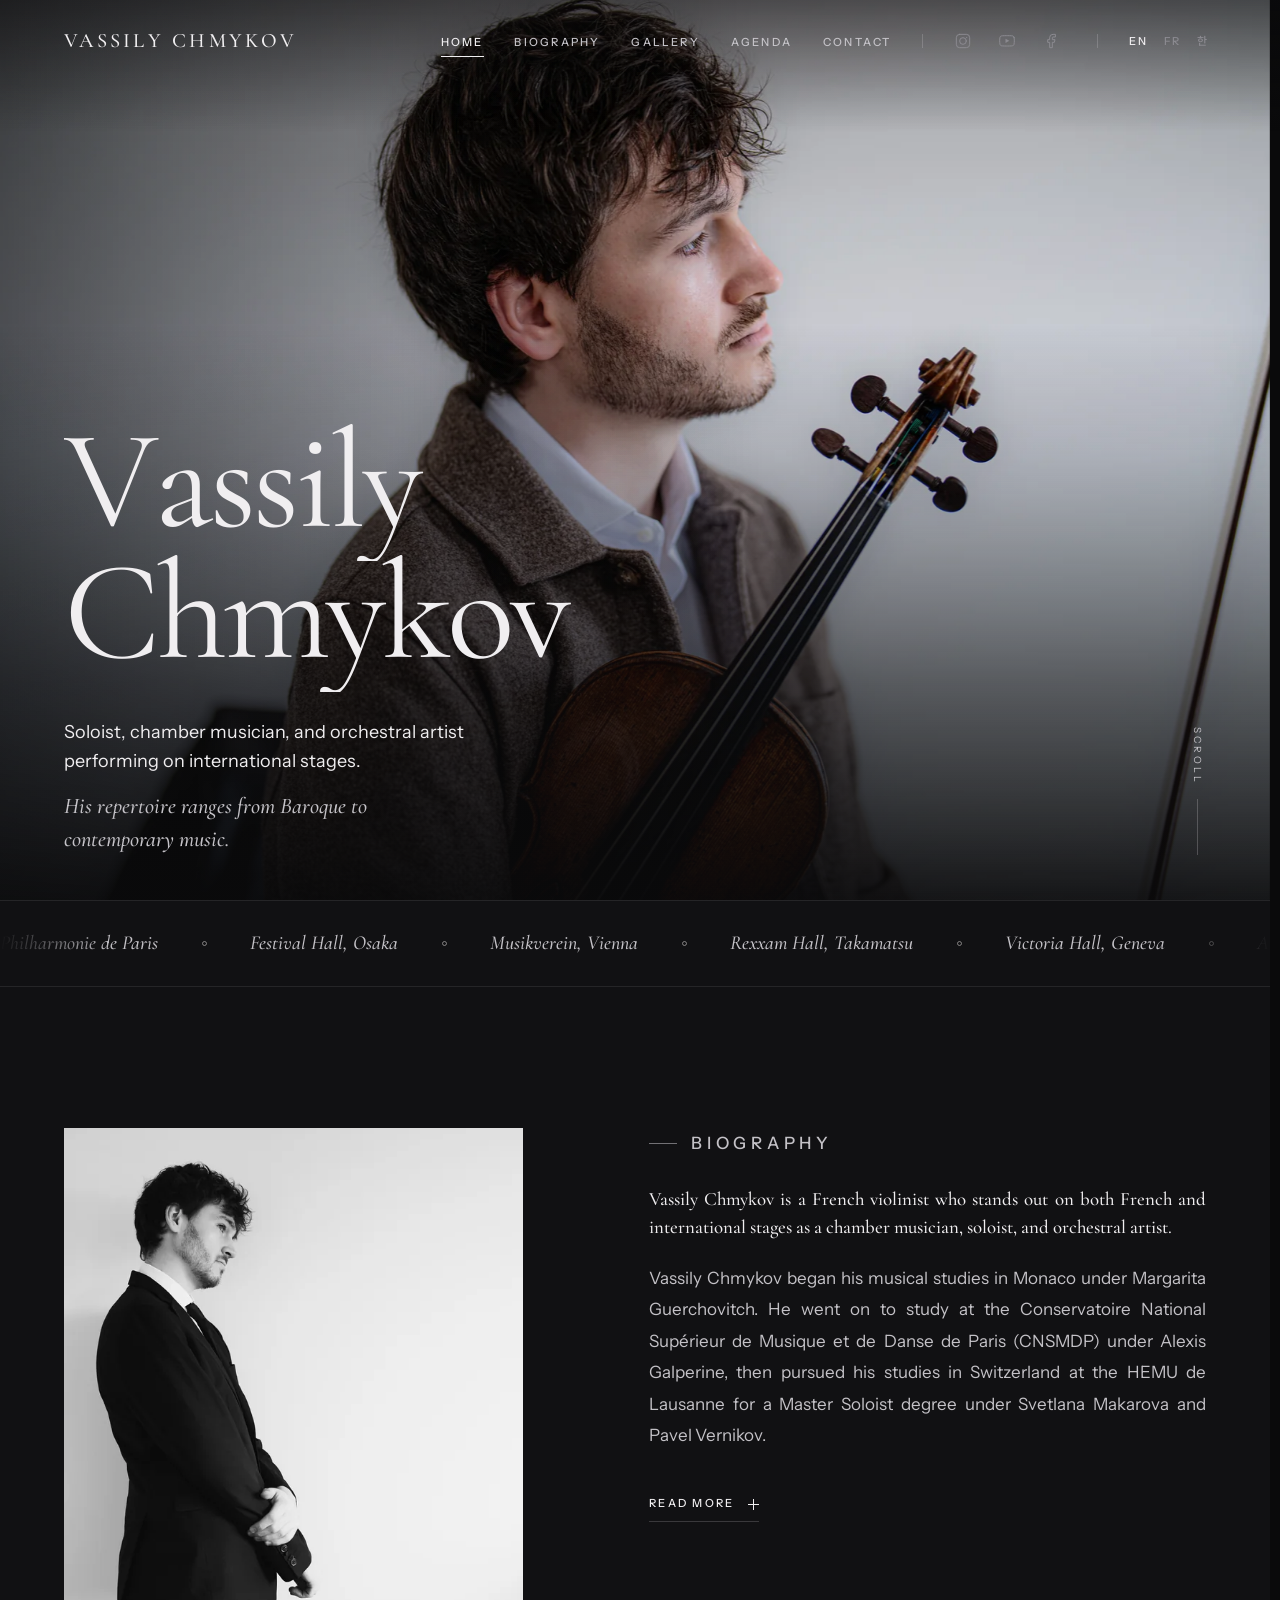
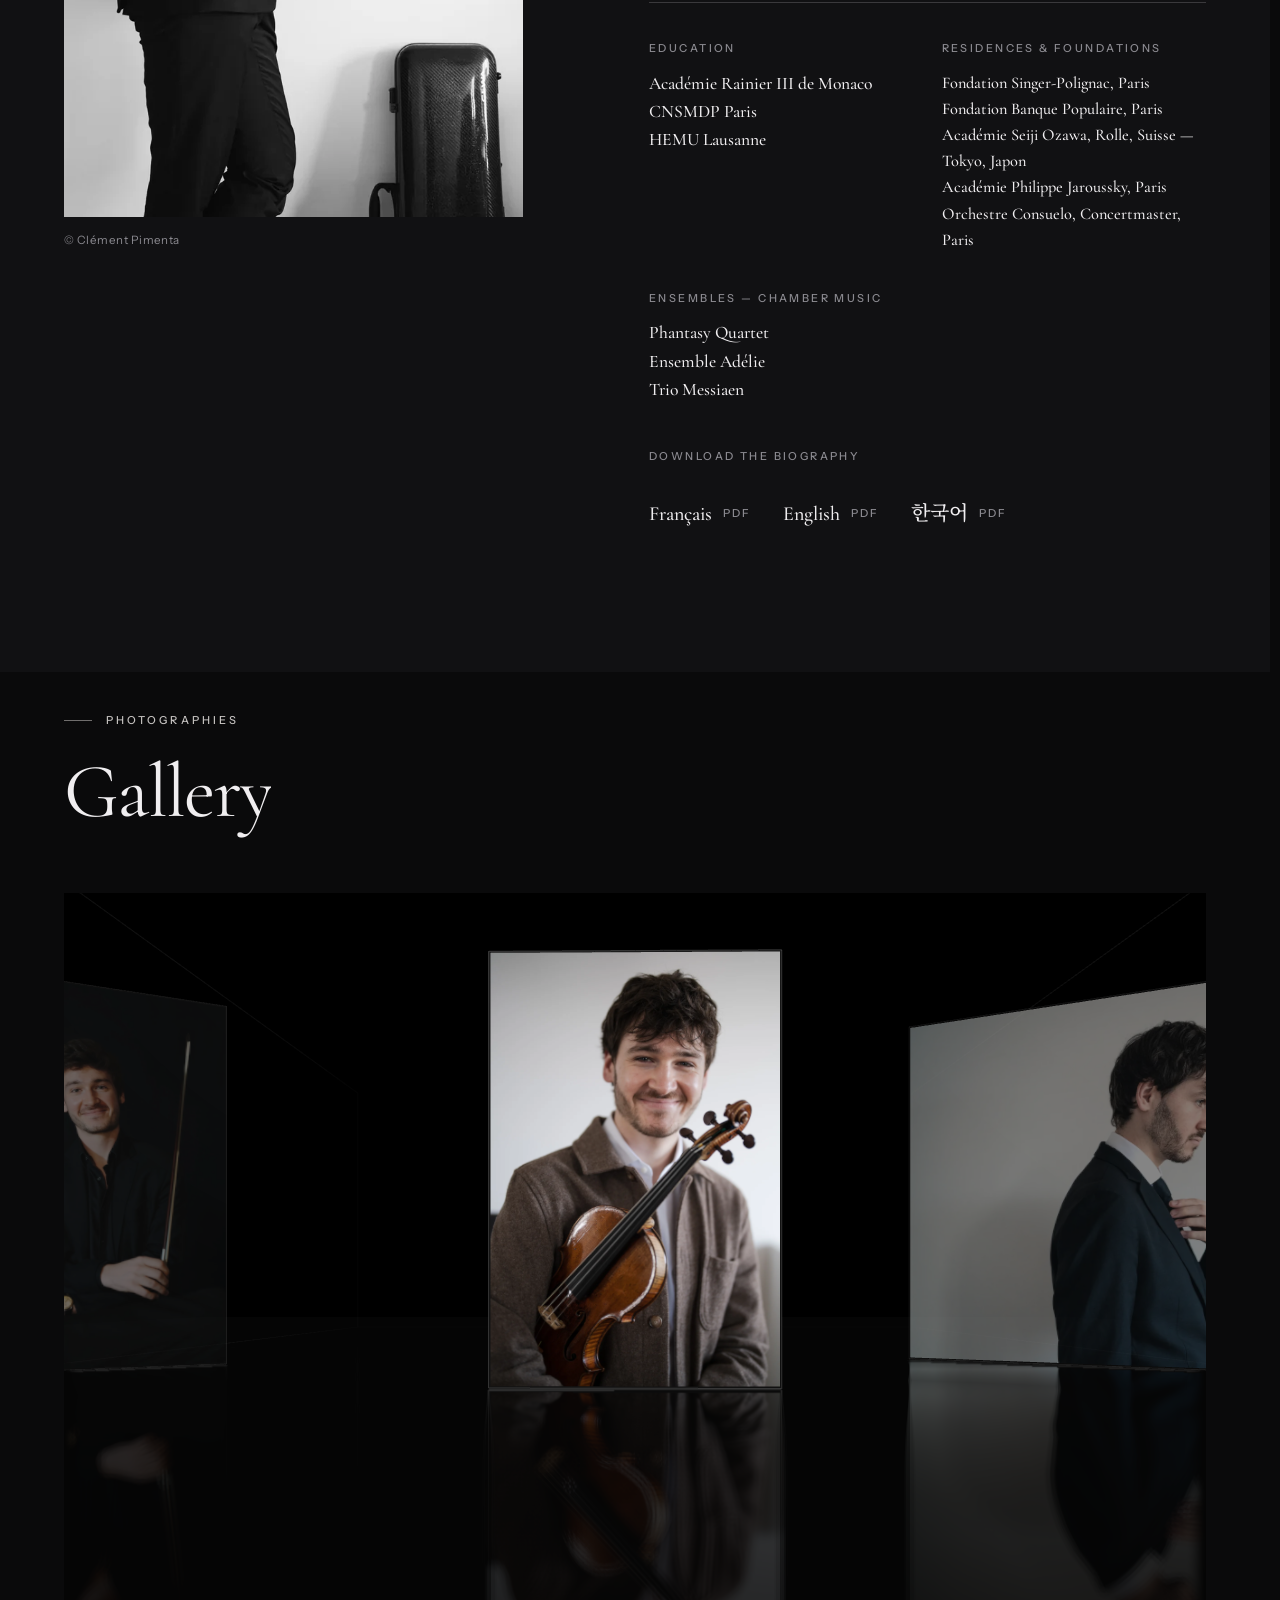
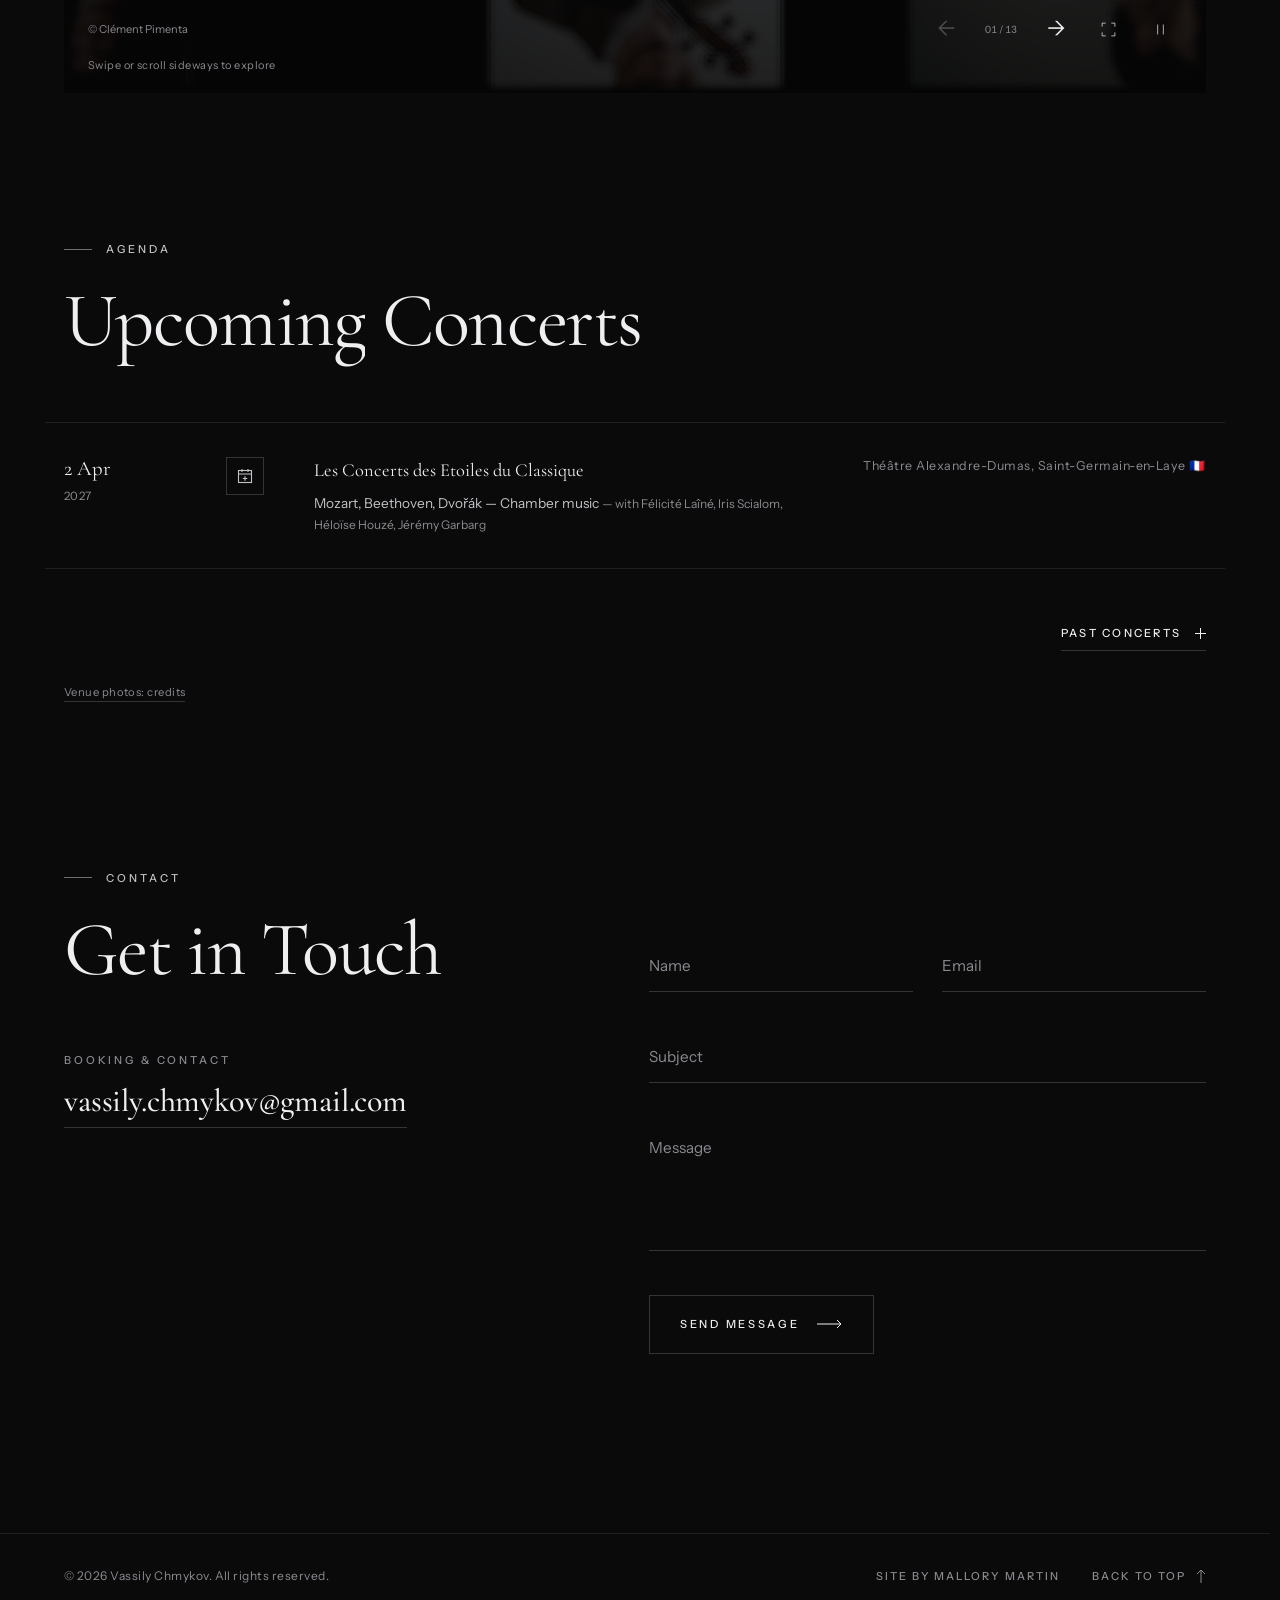
==== commit 3d6748ba: "Update preview: mobile audit fixes Co-Authored-By: Claude Opus 5.5 <noreply@anthropic.com>" ====
--- a/index.html
+++ b/index.html
@@ -235,7 +235,7 @@
     <link rel="preconnect" href="https://fonts.gstatic.com" crossorigin>
     <link rel="preconnect" href="https://cdn.jsdelivr.net" crossorigin>
     <link href="https://fonts.googleapis.com/css2?family=Cormorant+Garamond:ital,wght@0,400;0,500;0,600;1,400;1,500&family=Instrument+Sans:wght@400;500&family=Noto+Sans+KR:wght@300;400;500&family=Noto+Serif+KR:wght@400;500&display=swap" rel="stylesheet">
-    <link rel="preload" as="image" type="image/webp" href="img/hero-1920.webp" imagesrcset="img/hero-1280.webp 1280w, img/hero-1920.webp 1920w, img/hero-2560.webp 2560w, img/hero-3840.webp 3840w" imagesizes="(max-aspect-ratio: 3/2) 150vh, 100vw" fetchpriority="high">
+    <link rel="preload" as="image" type="image/webp" href="img/hero-1920.webp" imagesrcset="img/hero-1280.webp 1280w, img/hero-1920.webp 1920w, img/hero-2560.webp 2560w, img/hero-3840.webp 3840w" imagesizes="(max-width: 760px) 100vh, (max-aspect-ratio: 3/2) 150vh, 100vw" fetchpriority="high">
 
     <style>
         /* =========================================================
@@ -265,7 +265,8 @@
             --ease-out: cubic-bezier(0.16, 1, 0.3, 1);
             --ease-soft: cubic-bezier(0.22, 1, 0.36, 1);
             --ease-io: cubic-bezier(0.76, 0, 0.24, 1);
-            --gutter: clamp(20px, 5vw, 80px);
+            --gutter: max(clamp(20px, 5vw, 80px), env(safe-area-inset-left, 0px), env(safe-area-inset-right, 0px));
+            --safe-top: env(safe-area-inset-top, 0px);
             --maxw: 1440px;
             --gap: clamp(16px, 2.2vw, 32px);
             --section: clamp(104px, 11vw, 168px);
@@ -436,17 +437,18 @@
            ========================================================= */
         .nav {
             position: fixed; top: 0; left: 0; right: 0; z-index: 1000;
-            height: var(--nav-h);
+            height: calc(var(--nav-h) + var(--safe-top));
+            padding-top: var(--safe-top);
             display: flex; align-items: center; justify-content: space-between; gap: 32px;
             padding-inline: var(--gutter);
             border-bottom: 1px solid transparent;
             transition: transform 0.8s var(--ease-out), height 0.6s var(--ease-out), background-color 0.6s, border-color 0.6s;
         }
         .nav::before { content: ''; position: absolute; inset: 0 0 -48px 0; z-index: -1; pointer-events: none; background: linear-gradient(to bottom, rgba(var(--bg-rgb), 0.55), rgba(var(--bg-rgb), 0)); transition: opacity 0.6s; }
-        .nav.scrolled { height: 64px; background: rgba(var(--bg-rgb), 0.74); -webkit-backdrop-filter: blur(14px) saturate(1.15); backdrop-filter: blur(14px) saturate(1.15); border-color: var(--line); }
+        .nav.scrolled { height: calc(64px + var(--safe-top)); background: rgba(var(--bg-rgb), 0.74); -webkit-backdrop-filter: blur(14px) saturate(1.15); backdrop-filter: blur(14px) saturate(1.15); border-color: var(--line); }
         .nav.scrolled::before { opacity: 0; }
         .nav.is-hidden { transform: translate3d(0, -100%, 0); }
-        .nav-logo { position: relative; z-index: 2; font-family: var(--serif); font-weight: 500; font-size: 1.28rem; line-height: 1; letter-spacing: 0.16em; text-transform: uppercase; white-space: nowrap; transition: transform 0.6s var(--ease-out), opacity 0.3s; }
+        .nav-logo { position: relative; z-index: 2; font-family: var(--serif); font-weight: 500; font-size: 1.28rem; line-height: 1; letter-spacing: 0.16em; text-transform: uppercase; white-space: nowrap; padding-block: 13px; margin-block: -13px; transition: transform 0.6s var(--ease-out), opacity 0.3s; }
         .nav-links { display: flex; align-items: center; gap: clamp(22px, 2.4vw, 40px); }
         .nav-link { position: relative; display: inline-flex; padding-block: 6px; font-size: 0.7rem; font-weight: 500; letter-spacing: 0.2em; text-transform: uppercase; color: var(--text-2); transition: color 0.4s; }
         .nav-link.is-active { color: var(--text); }
@@ -546,7 +548,7 @@
         .bio-expanded.open .bio-expanded-inner > p:nth-child(3) { transition-delay: 0.12s; }
         .bio-expanded.open .bio-expanded-inner > p:nth-child(4) { transition-delay: 0.18s; }
         .bio-expanded.open .bio-expanded-inner > p:nth-child(n+5) { transition-delay: 0.24s; }
-        .toggle { position: relative; display: inline-flex; align-items: center; gap: 14px; margin-top: 30px; padding-block: 10px; font-size: 0.7rem; font-weight: 500; letter-spacing: 0.2em; text-transform: uppercase; color: var(--text); }
+        .toggle { position: relative; display: inline-flex; align-items: center; gap: 14px; min-height: 44px; margin-top: 30px; padding-block: 10px; font-size: 0.7rem; font-weight: 500; letter-spacing: 0.2em; text-transform: uppercase; color: var(--text); }
         .toggle::after { content: ''; position: absolute; left: 0; right: 0; bottom: 4px; height: 1px; background: var(--line-2); transform-origin: left center; transition: transform 0.7s var(--ease-out), background-color 0.4s; }
         .pm { position: relative; width: 11px; height: 11px; flex: none; }
         .pm::before, .pm::after { content: ''; position: absolute; left: 0; right: 0; top: 50%; height: 1px; background: currentColor; transition: transform 0.6s var(--ease-out); }
@@ -705,7 +707,7 @@
         .footer-row { display: flex; align-items: center; justify-content: space-between; flex-wrap: wrap; gap: 18px 32px; }
         .footer-left { font-size: 0.75rem; letter-spacing: 0.04em; color: var(--muted); }
         .footer-right { display: flex; align-items: center; gap: 32px; font-size: 0.6875rem; font-weight: 500; letter-spacing: 0.18em; text-transform: uppercase; }
-        .footer-right a { display: inline-flex; align-items: center; gap: 10px; padding-block: 7px; margin-block: -7px; color: var(--muted); transition: color 0.3s; }
+        .footer-right a { display: inline-flex; align-items: center; gap: 10px; padding-block: 13px; margin-block: -13px; color: var(--muted); transition: color 0.3s; }
         .footer-right svg { transition: transform 0.6s var(--ease-out); }
 
         /* =========================================================
@@ -717,7 +719,7 @@
             .nav-links {
                 position: fixed; inset: 0; z-index: 1;
                 flex-direction: column; align-items: flex-start; justify-content: flex-start; gap: 0;
-                padding: calc(var(--nav-h) + 24px) var(--gutter) calc(32px + env(safe-area-inset-bottom));
+                padding: calc(var(--nav-h) + var(--safe-top) + 24px) var(--gutter) calc(32px + env(safe-area-inset-bottom));
                 background: var(--bg);
                 clip-path: inset(0 0 100% 0); visibility: hidden;
                 transition: clip-path 0.95s var(--ease-io), visibility 0s linear 0.95s;
@@ -738,11 +740,11 @@
             .nav-link .roll { height: 1.18em; line-height: 1.18em; }
             .nav-link .roll > span { text-shadow: 0 1.18em 0 currentColor; }
             .nav-link.is-active { color: var(--accent); }
-            .nav-socials { margin-top: auto; padding: 28px 0 0; width: 100%; gap: 18px; border-top: 1px solid var(--line); }
+            .nav-socials { margin-top: auto; padding: 28px 0 0; width: 100%; gap: 10px; border-top: 1px solid var(--line); }
             .nav-socials::before, .nav-lang::before { display: none; }
-            .nav-socials a { width: 36px; height: 36px; margin-left: -6px; }
+            .nav-socials a { width: 44px; height: 44px; margin-left: -10px; }
             .nav-lang { padding: 18px 0 0; gap: 6px; }
-            .nav-lang button { padding: 8px 12px 8px 0; font-size: 0.74rem; }
+            .nav-lang button { min-width: 44px; min-height: 44px; padding: 8px 12px 8px 0; font-size: 0.74rem; text-align: left; }
             body.menu-open .nav { transform: none; background: transparent; border-color: transparent; }
             body.menu-open .nav::before { opacity: 0; }
         }
@@ -769,7 +771,7 @@
             .press-banner-source::before { display: none; }
             .contact-text, .contact-form { grid-column: 1 / -1; }
             .footer-row { flex-direction: column; align-items: flex-start; }
-            .footer-right { flex-wrap: wrap; gap: 14px 28px; }
+            .footer-right { flex-wrap: wrap; gap: 26px 28px; }
         }
         @media (max-width: 760px) {
             .hero { height: 100vh; height: 100lvh; min-height: 640px; }
@@ -896,8 +898,8 @@
     <section class="hero" id="home">
         <div class="hero-media">
             <picture class="hero-pic">
-                <source type="image/webp" srcset="img/hero-1280.webp 1280w, img/hero-1920.webp 1920w, img/hero-2560.webp 2560w, img/hero-3840.webp 3840w" sizes="(max-aspect-ratio: 3/2) 150vh, 100vw">
-                <img src="img/hero-1920.jpg" srcset="img/hero-1280.jpg 1280w, img/hero-1920.jpg 1920w, img/hero-2560.jpg 2560w, img/hero-3840.jpg 3840w" sizes="(max-aspect-ratio: 3/2) 150vh, 100vw" width="1920" height="1280" alt="Vassily Chmykov, violoniste français — portrait avec violon" class="hero-image" decoding="async" fetchpriority="high">
+                <source type="image/webp" srcset="img/hero-1280.webp 1280w, img/hero-1920.webp 1920w, img/hero-2560.webp 2560w, img/hero-3840.webp 3840w" sizes="(max-width: 760px) 100vh, (max-aspect-ratio: 3/2) 150vh, 100vw">
+                <img src="img/hero-1920.jpg" srcset="img/hero-1280.jpg 1280w, img/hero-1920.jpg 1920w, img/hero-2560.jpg 2560w, img/hero-3840.jpg 3840w" sizes="(max-width: 760px) 100vh, (max-aspect-ratio: 3/2) 150vh, 100vw" width="1920" height="1280" alt="Vassily Chmykov, violoniste français — portrait avec violon" class="hero-image" decoding="async" fetchpriority="high">
             </picture>
             <div class="hero-scrim"></div>
         </div>
@@ -2273,6 +2275,8 @@
             navToggle.setAttribute('aria-expanded', open ? 'true' : 'false');
             lockScroll(open);
             if (open) nav.classList.remove('is-hidden');
+            ['main', '.footer'].forEach(function (sel) { var el = $(sel); if (el) el.inert = open; });
+            if (open) { var first = $('a', navLinks); if (first) first.focus({ preventScroll: true }); }
         }
         navToggle.addEventListener('click', function () { setMenuOpen(!navLinks.classList.contains('open')); });
         window.addEventListener('resize', function () { if (window.innerWidth > 1100) setMenuOpen(false); });
@@ -2460,7 +2464,7 @@
         $('.lb-backdrop').addEventListener('click', closeLightbox);
         lbFrame.addEventListener('click', function () { show(cur + 1, 1); });
         doc.addEventListener('keydown', function (e) {
-            if (e.key === 'Escape' && navLinks.classList.contains('open')) setMenuOpen(false);
+            if (e.key === 'Escape' && navLinks.classList.contains('open')) { setMenuOpen(false); navToggle.focus({ preventScroll: true }); }
             if (cur < 0) return;
             if (e.key === 'Escape') closeLightbox();
             else if (e.key === 'ArrowRight') show(cur + 1, 1);
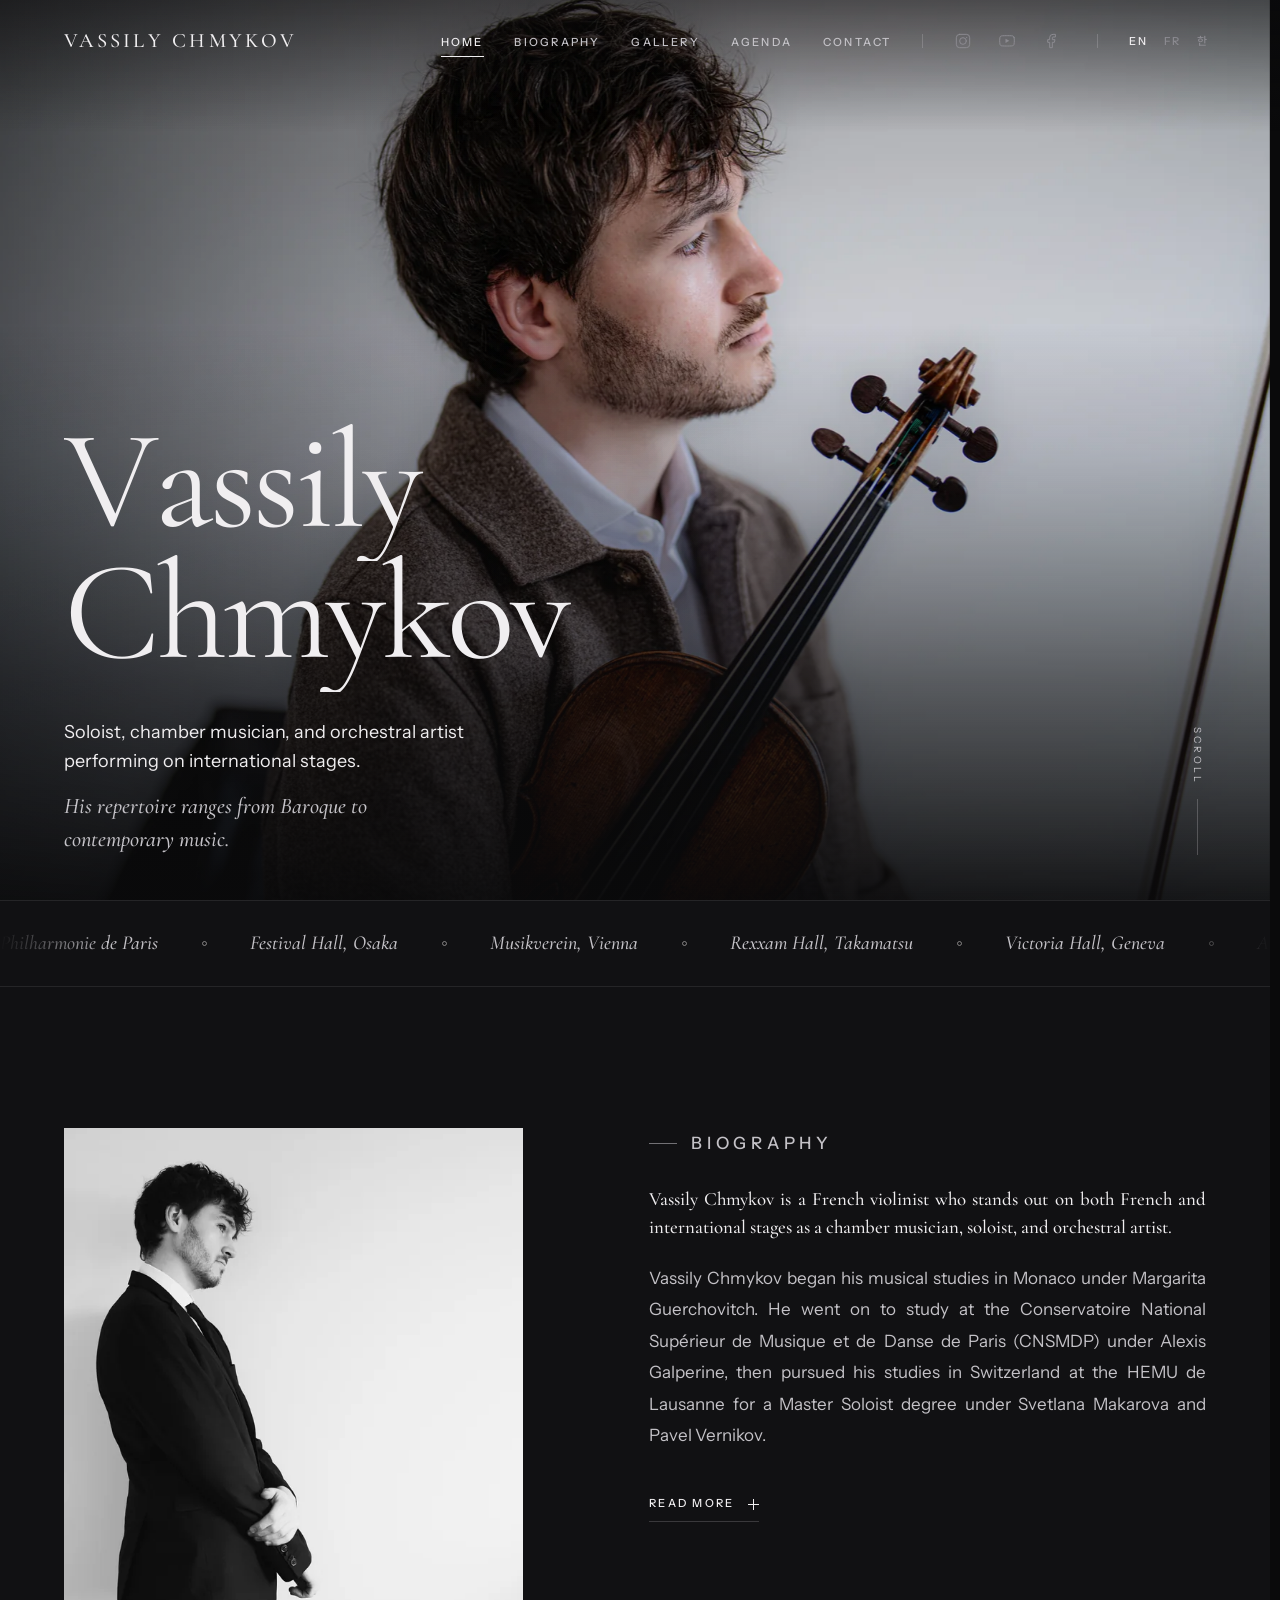
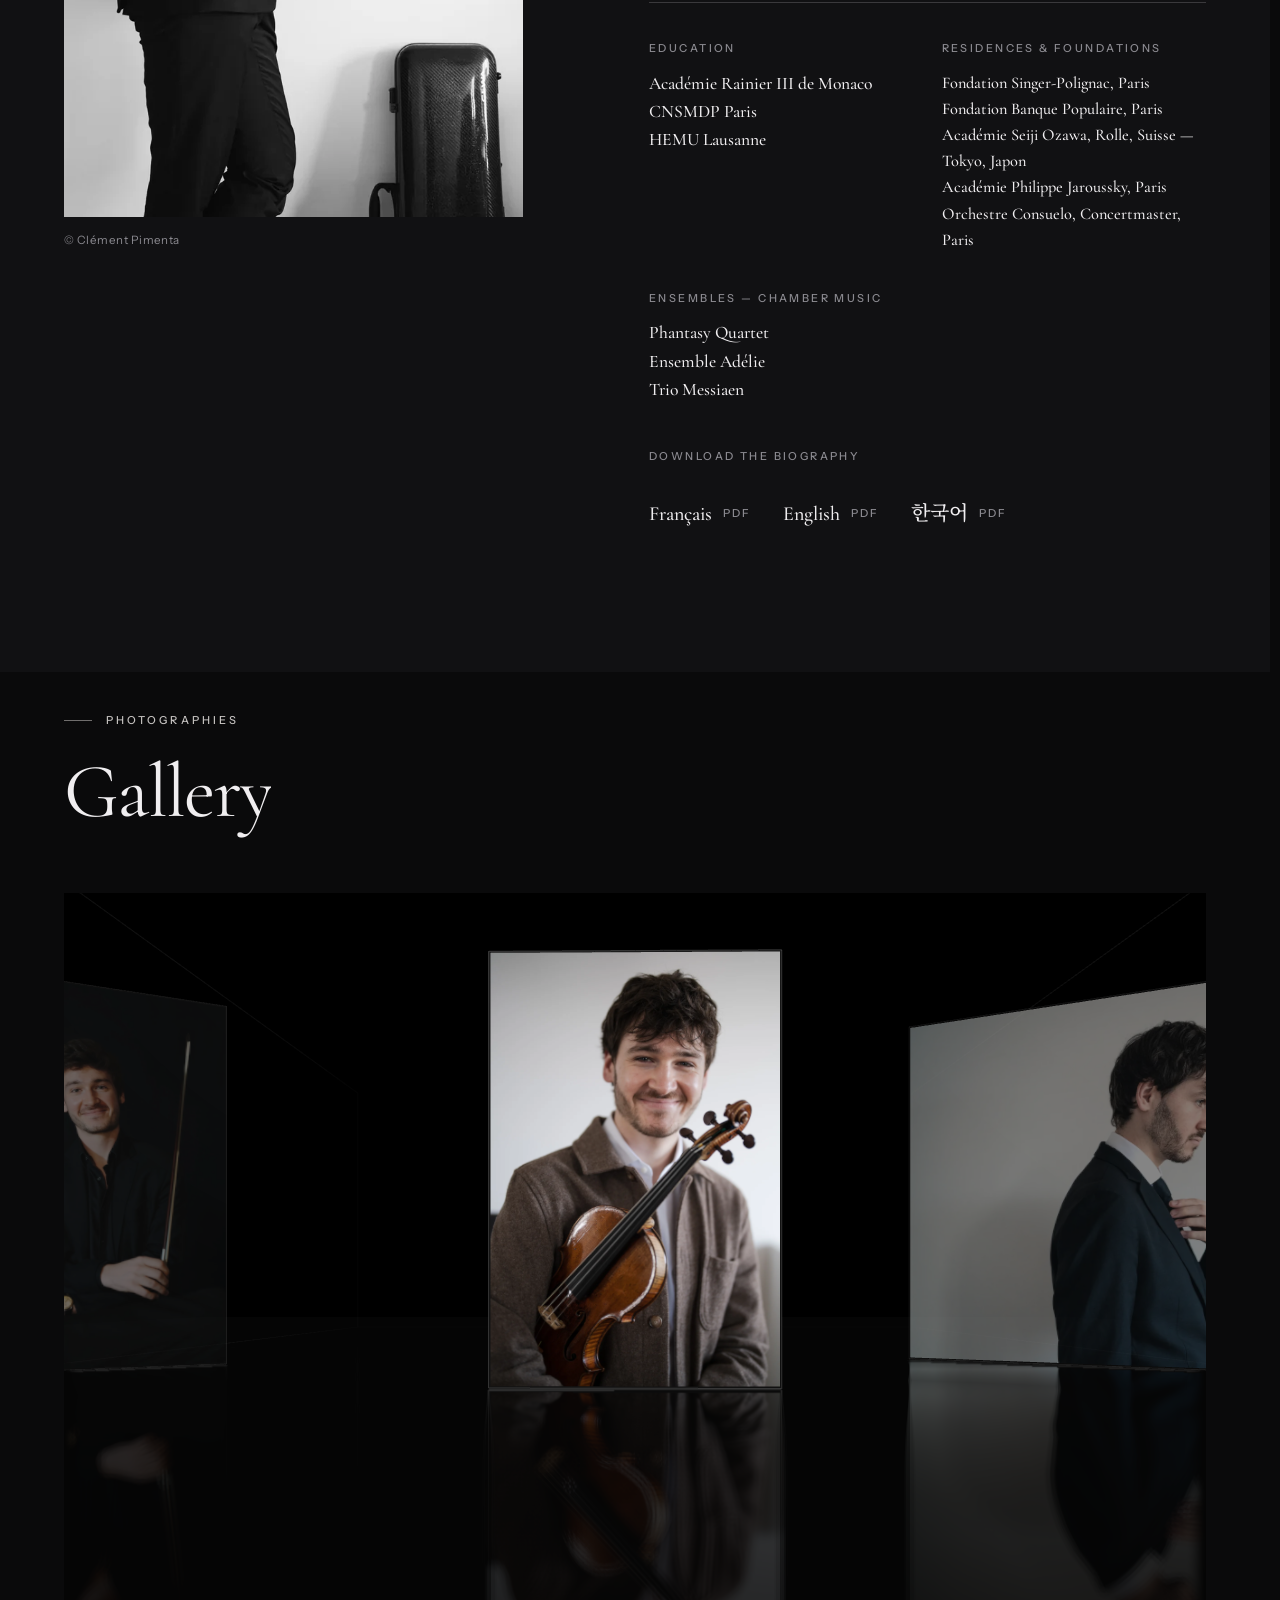
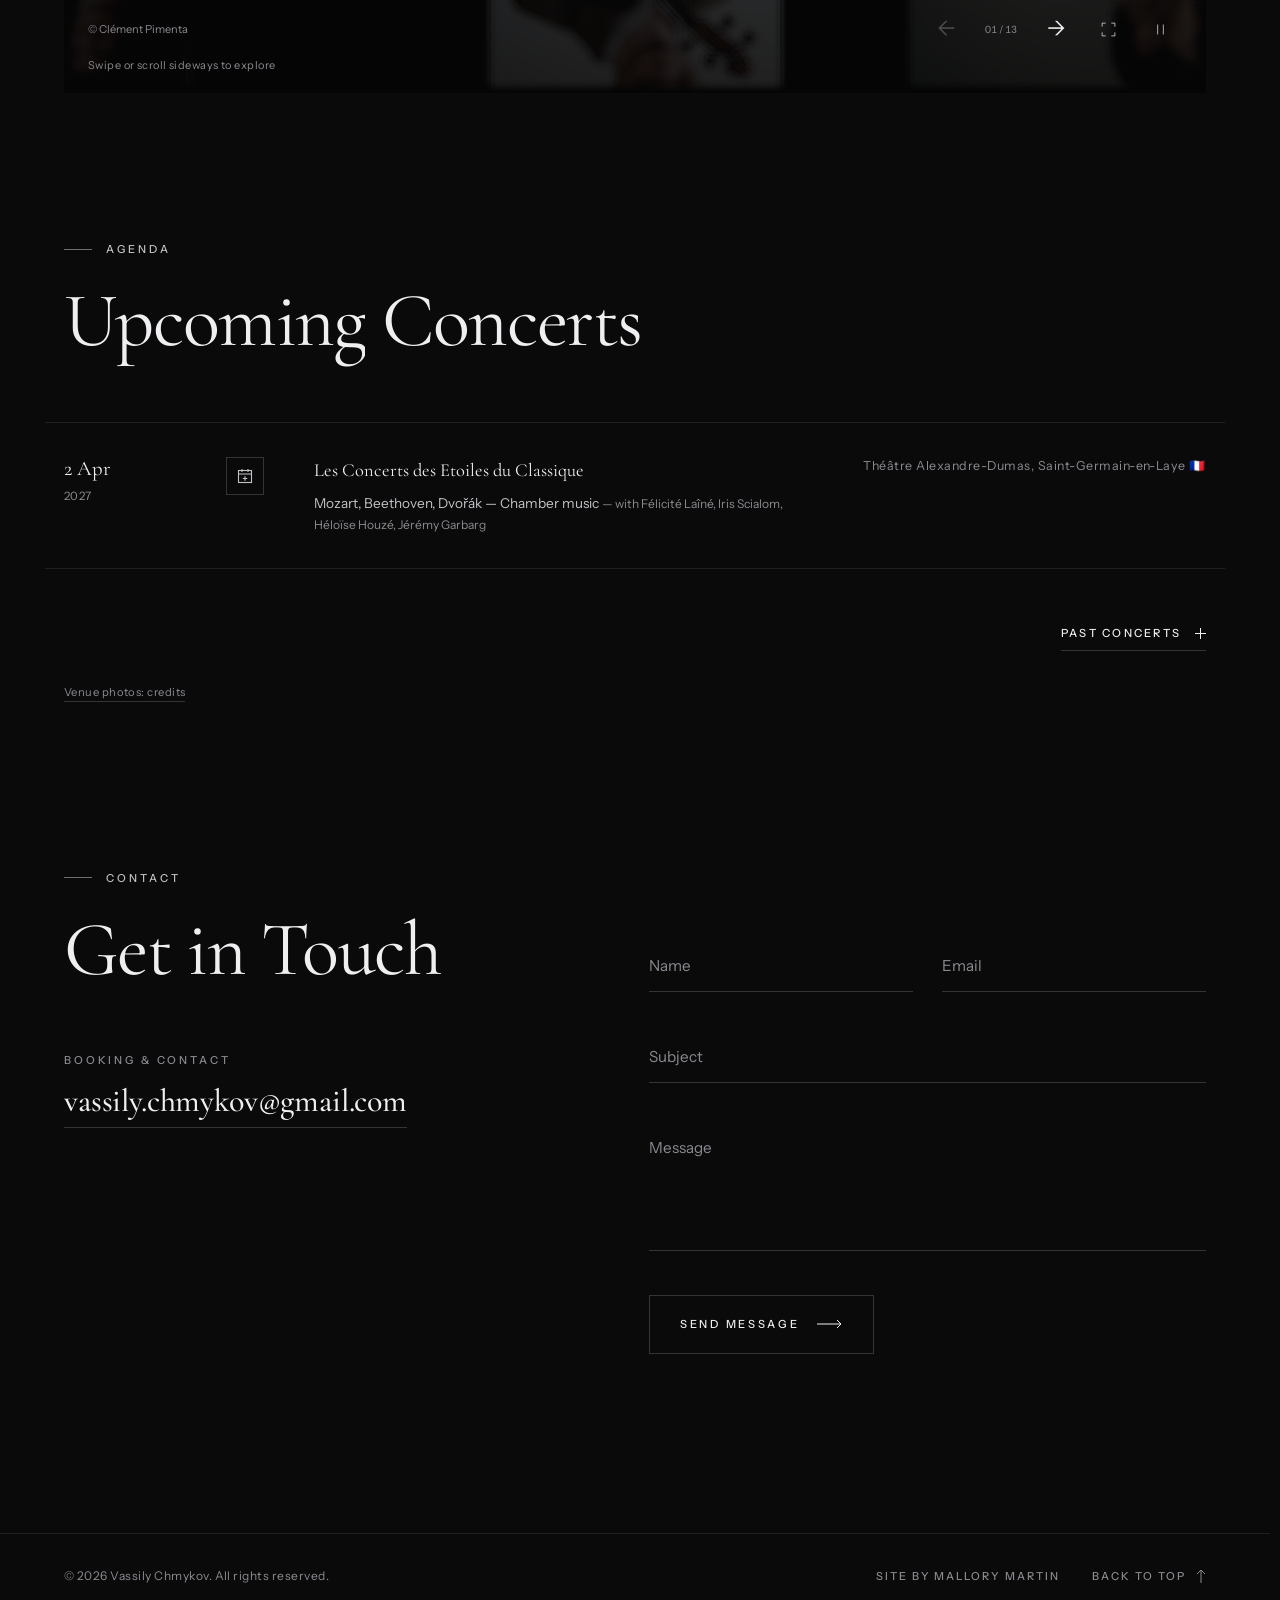
==== commit 8b3f757e: "Update preview: smooth parallax on phones Co-Authored-By: Claude Opus 5.5 <noreply@anthropic.com>" ====
--- a/index.html
+++ b/index.html
@@ -365,7 +365,7 @@
         .section-label.in::before { transform: none; }
 
         /* Image frame: curtain wipe + inner zoom, parallax on the picture */
-        .frame { position: relative; overflow: hidden; }
+        .frame { position: relative; overflow: hidden; overflow: clip; }
         .frame-clip { position: absolute; inset: 0; overflow: hidden; background: var(--bg-3); }
         .frame picture { position: absolute; inset: -6% 0; }
         .frame img { width: 100%; height: 100%; object-fit: cover; object-position: var(--pos, 50% 50%); }
@@ -599,7 +599,7 @@
             gap: var(--g);
         }
         @supports (width: 1cqw) { @media (min-width: 761px) { .gallery-grid { grid-auto-rows: calc((100cqw - var(--g) * 2) / 3 * 4 / 3); } } }
-        .gallery-item { position: relative; overflow: hidden; }
+        .gallery-item { position: relative; overflow: hidden; overflow: clip; }
         .gallery-item.wide { grid-column: span 2; }
         .gallery-item.is-open .frame-clip { visibility: hidden; }
         .gallery-item:focus-visible { outline-offset: 6px; }
@@ -835,6 +835,19 @@
         }
         @media (hover: hover) and (pointer: fine) and (max-width: 1100px) {
             .nav-link:hover .roll > span { transform: translate3d(0, -1.18em, 0); }
+        }
+        /* Scroll-linked parallax runs on the compositor where the browser supports it,
+           so the photos move in the same frame as the scroll (no lag on iOS).
+           Same curves as the JS fallback: hero photo 0.26 x scroll, hero text -0.06 x scroll
+           over the first 130% of the screen; gallery photos +/-4% while crossing the screen. */
+        @supports (animation-timeline: scroll()) {
+            .js .hero-pic { animation: hero-drift linear both; animation-timeline: scroll(root block); animation-range: 0 130lvh; }
+            .js .hero-content { animation: hero-lift linear both; animation-timeline: scroll(root block); animation-range: 0 130lvh; }
+            @keyframes hero-drift { from { transform: translate3d(0, 0, 0); } to { transform: translate3d(0, 33.8lvh, 0); } }
+            @keyframes hero-lift { from { transform: translate3d(0, 0, 0); } to { transform: translate3d(0, -7.8lvh, 0); } }
+            .js .frame-clip:has(> picture[data-parallax]) { view-timeline: --frame block; }
+            .js .frame-clip > picture[data-parallax] { animation: frame-drift linear both; animation-timeline: --frame; animation-range: cover 0% cover 100%; }
+            @keyframes frame-drift { from { transform: translate3d(0, -4%, 0); } to { transform: translate3d(0, 4%, 0); } }
         }
     </style>
 </head>
@@ -2604,6 +2617,8 @@
         /* ---------- Frame loop: progress, nav, parallax, marquee, cursor ---------- */
         var progress = $('#scrollProgress i');
         var heroPic = $('.hero-pic'), heroContent = $('.hero-content');
+        // When CSS scroll timelines drive the parallax, the script leaves those transforms alone.
+        var cssParallax = !!(window.CSS && CSS.supports && CSS.supports('animation-timeline: scroll()'));
         var parallaxEls = $$('[data-parallax]');
         var lastY = -1, navAnchorY = 0, vel = 0, vh = window.innerHeight;
         /* The loop runs only while something moves (scroll, cursor ring catching up), then sleeps. */
@@ -2625,11 +2640,11 @@
                     if (y > vh * 0.85 && y - navAnchorY > 10) { nav.classList.add('is-hidden'); navAnchorY = y; }
                     else if (navAnchorY - y > 10 || y < vh * 0.85) { nav.classList.remove('is-hidden'); navAnchorY = y; }
                 }
-                if (!reduceMotion && y < vh * 1.3) {
+                if (!reduceMotion && !cssParallax && y < vh * 1.3) {
                     if (heroPic) heroPic.style.transform = 'translate3d(0,' + (y * 0.26).toFixed(1) + 'px,0)';
                     if (heroContent) heroContent.style.transform = 'translate3d(0,' + (y * -0.06).toFixed(1) + 'px,0)';
                 }
-                if (!reduceMotion) {
+                if (!reduceMotion && !cssParallax) {
                     // Read every position first, then write, so the browser lays out once per frame.
                     var rects = parallaxEls.map(function (el) { return el.parentElement.getBoundingClientRect(); });
                     parallaxEls.forEach(function (el, k) {
